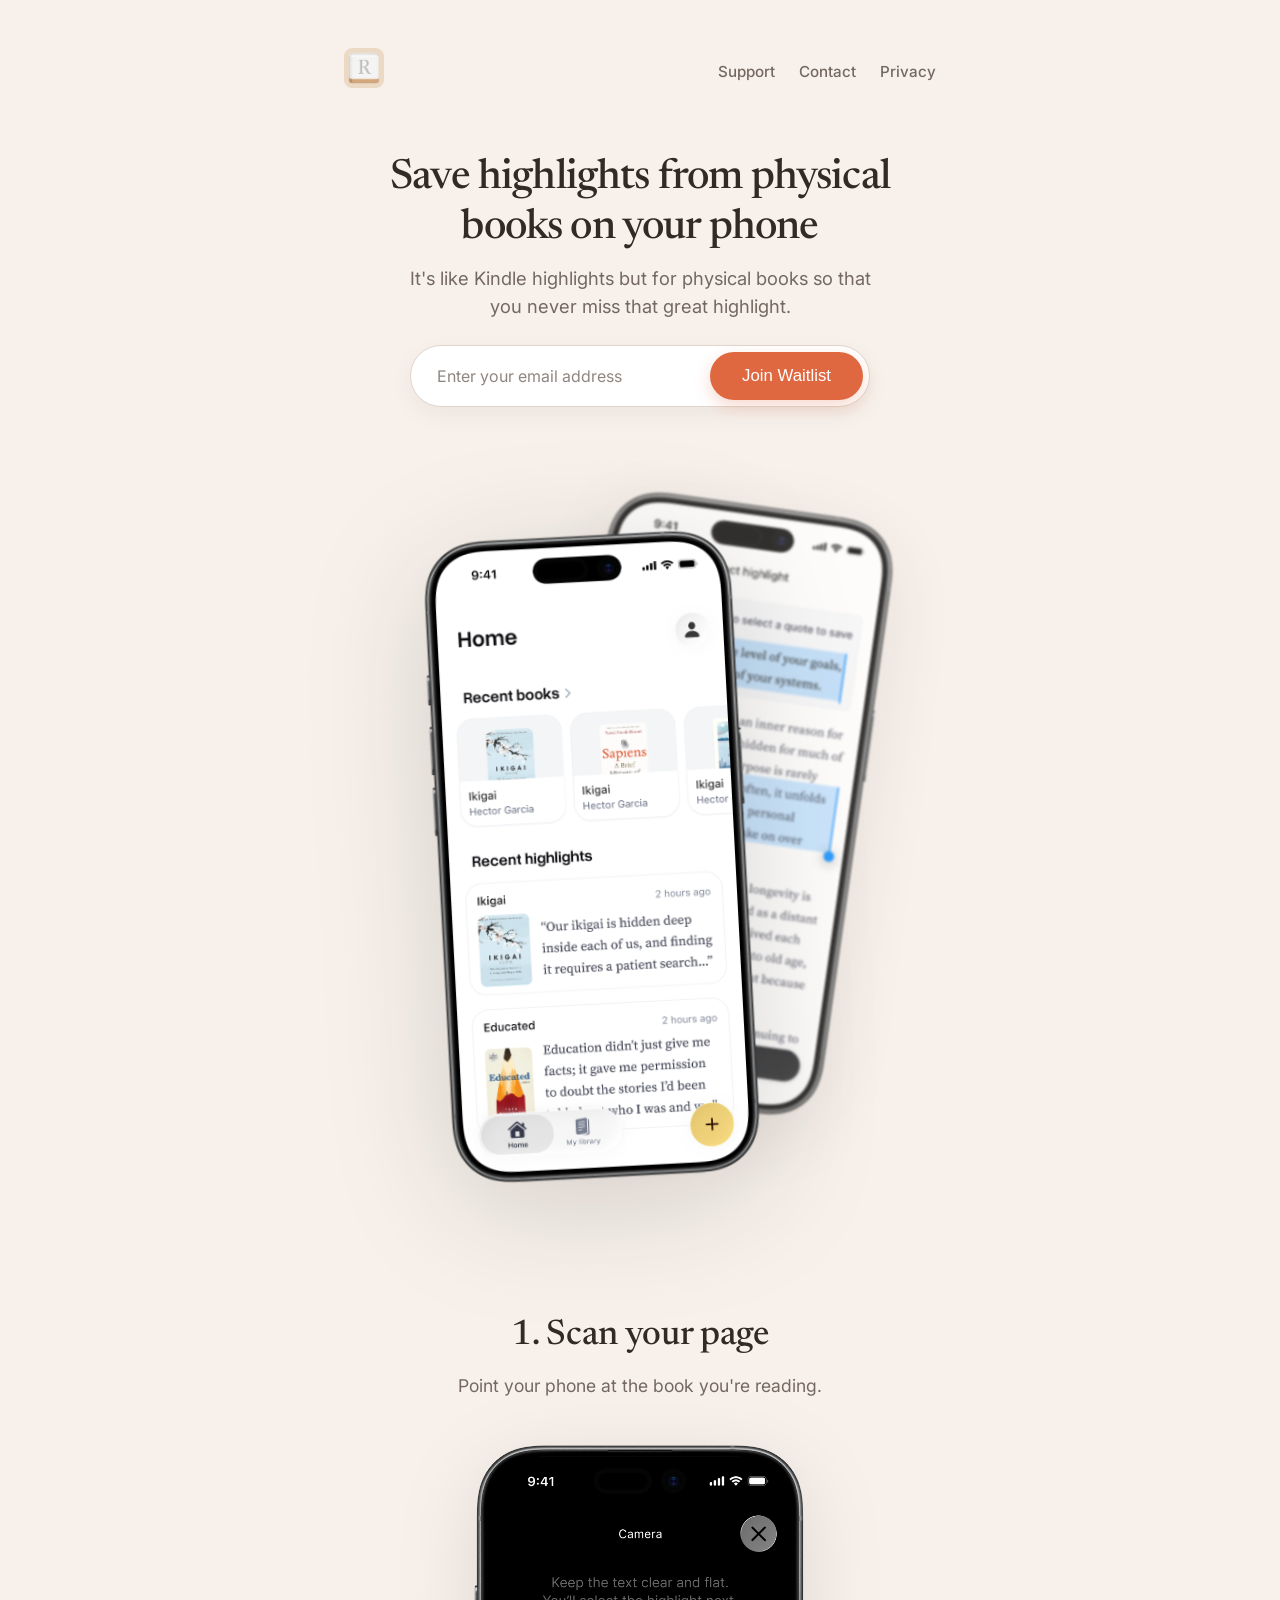
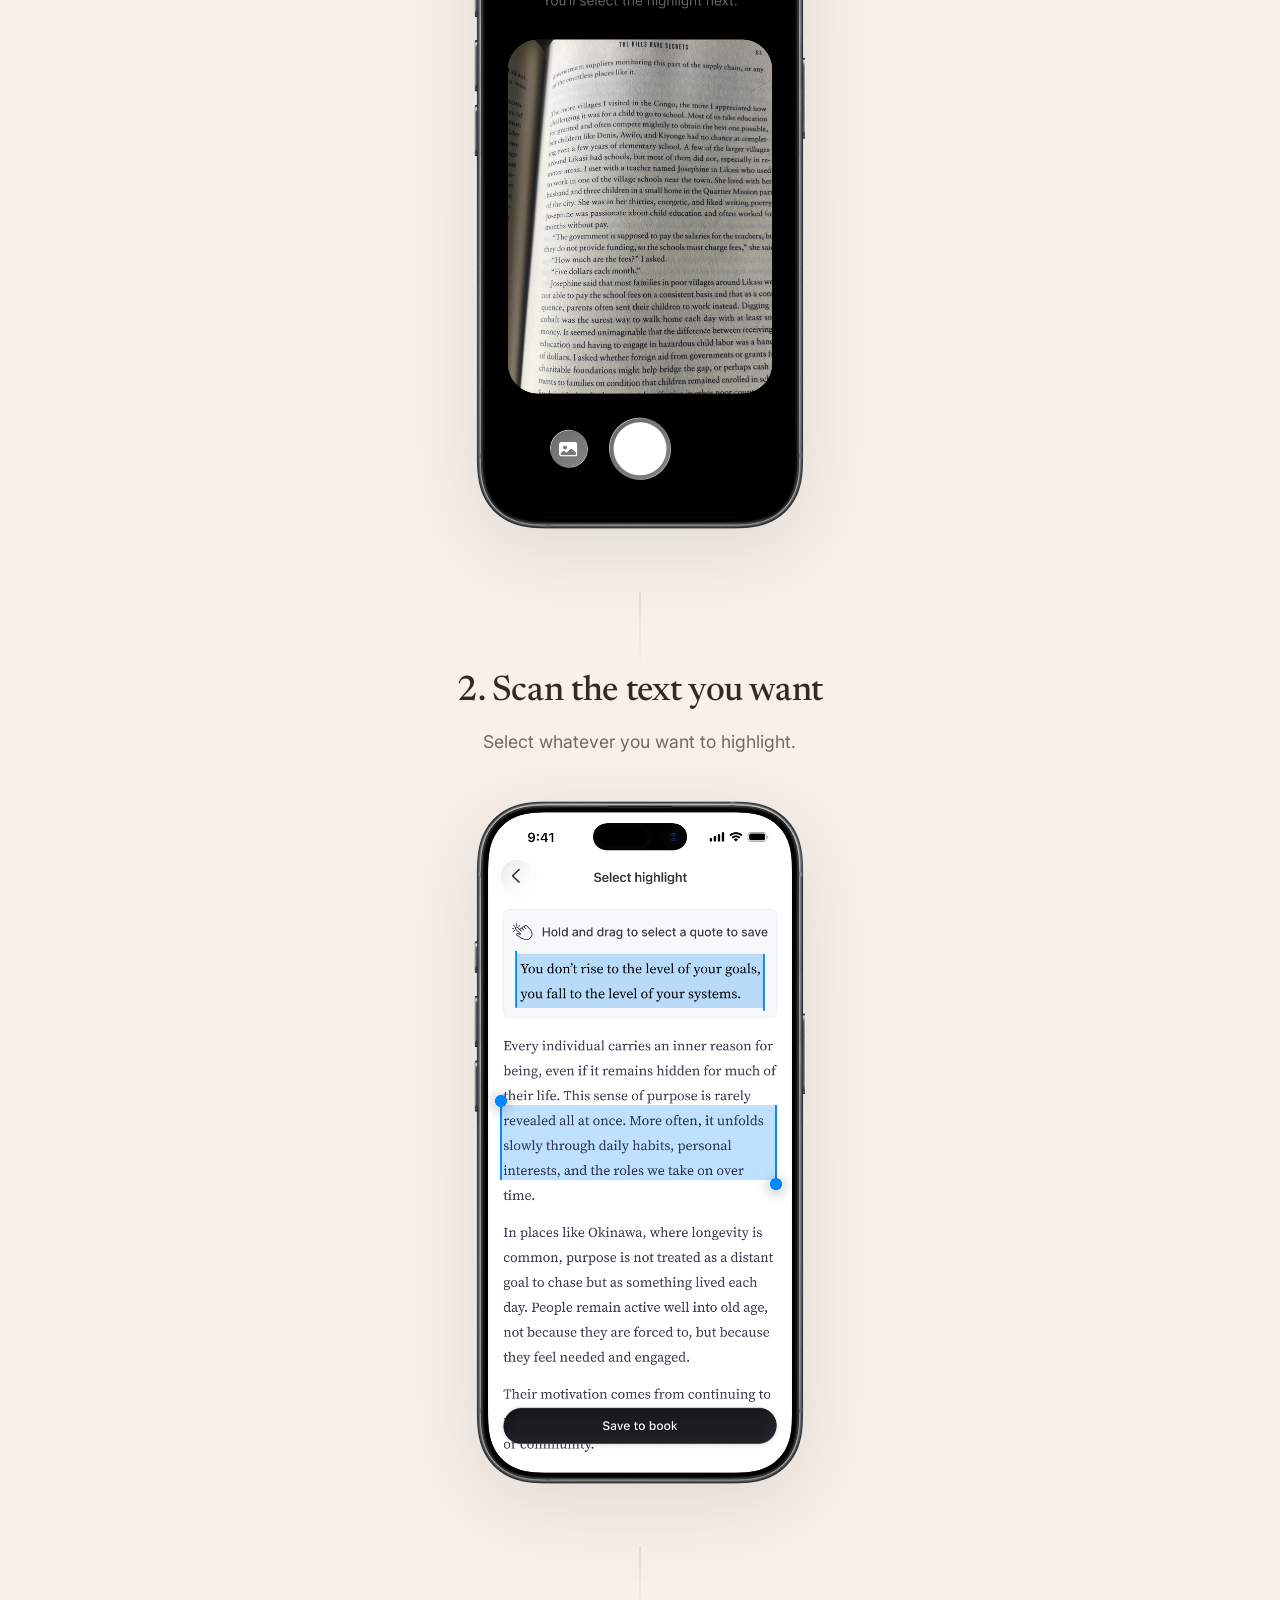
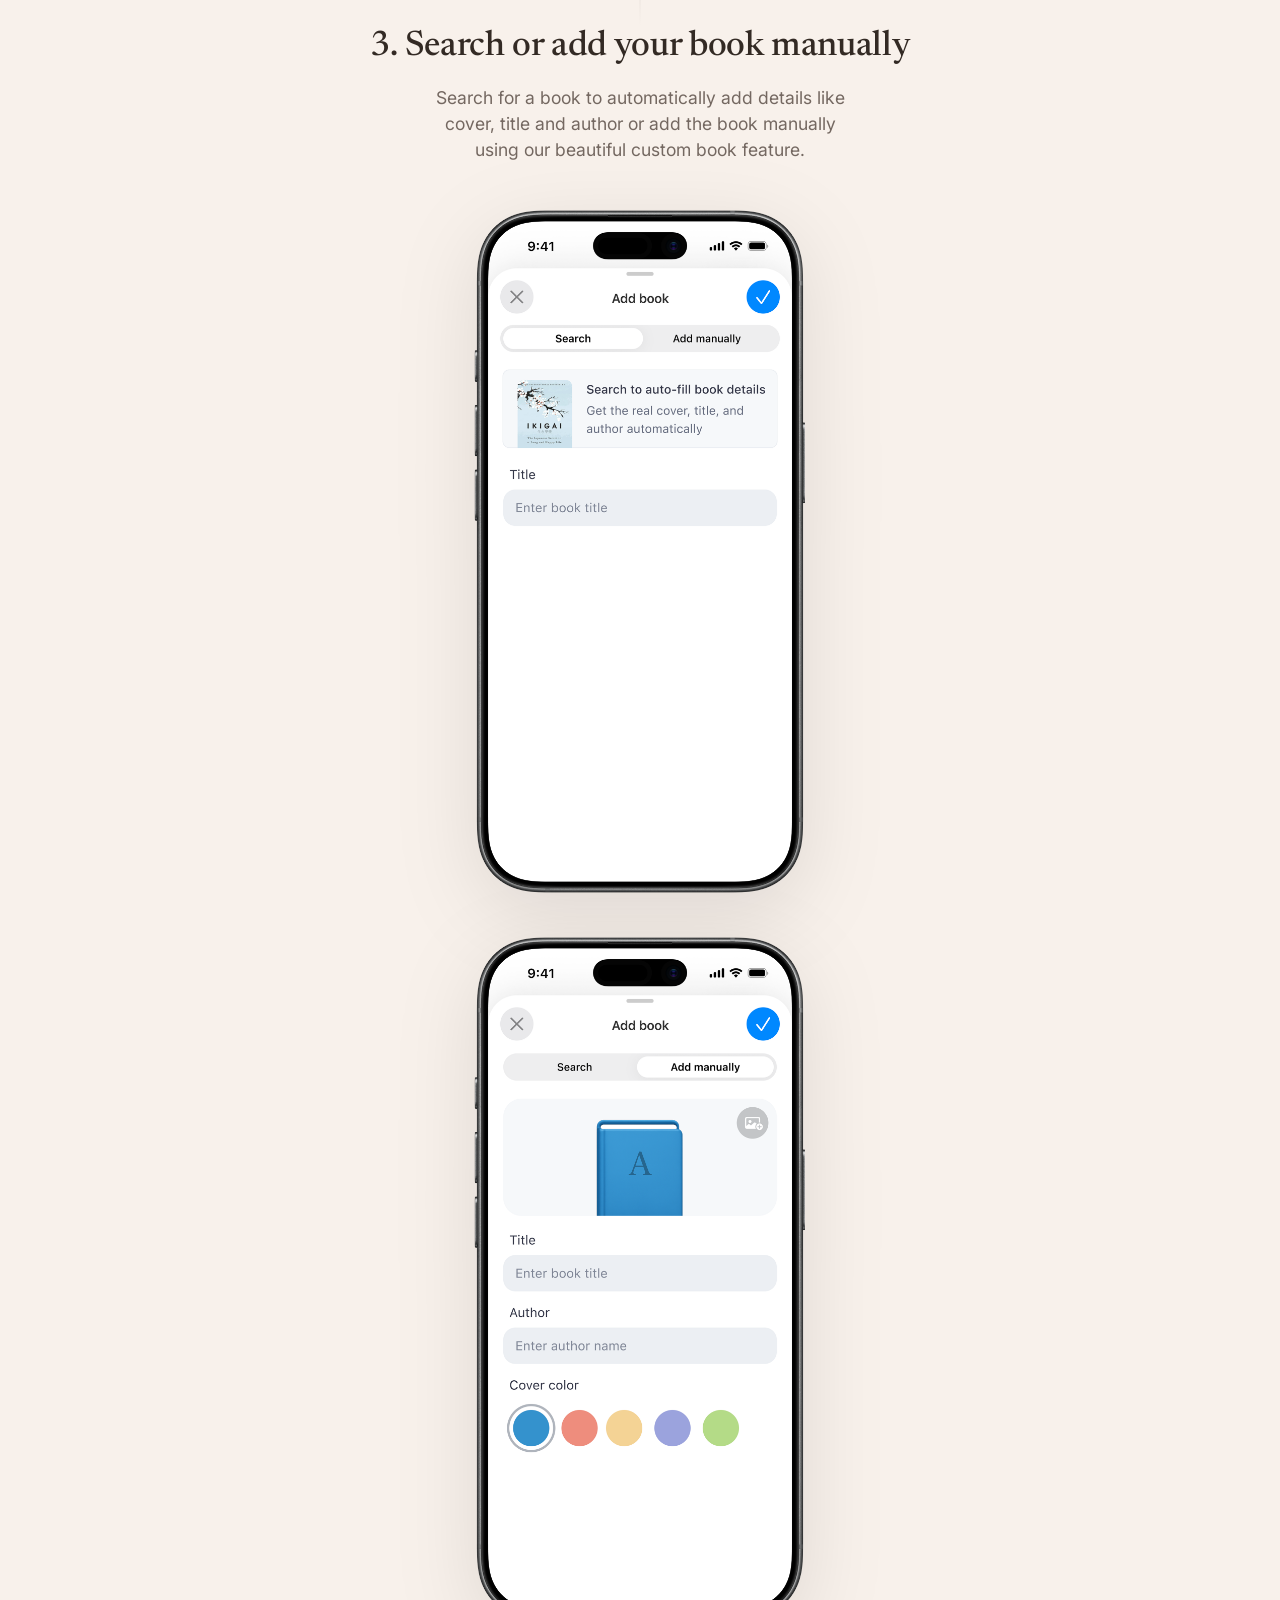
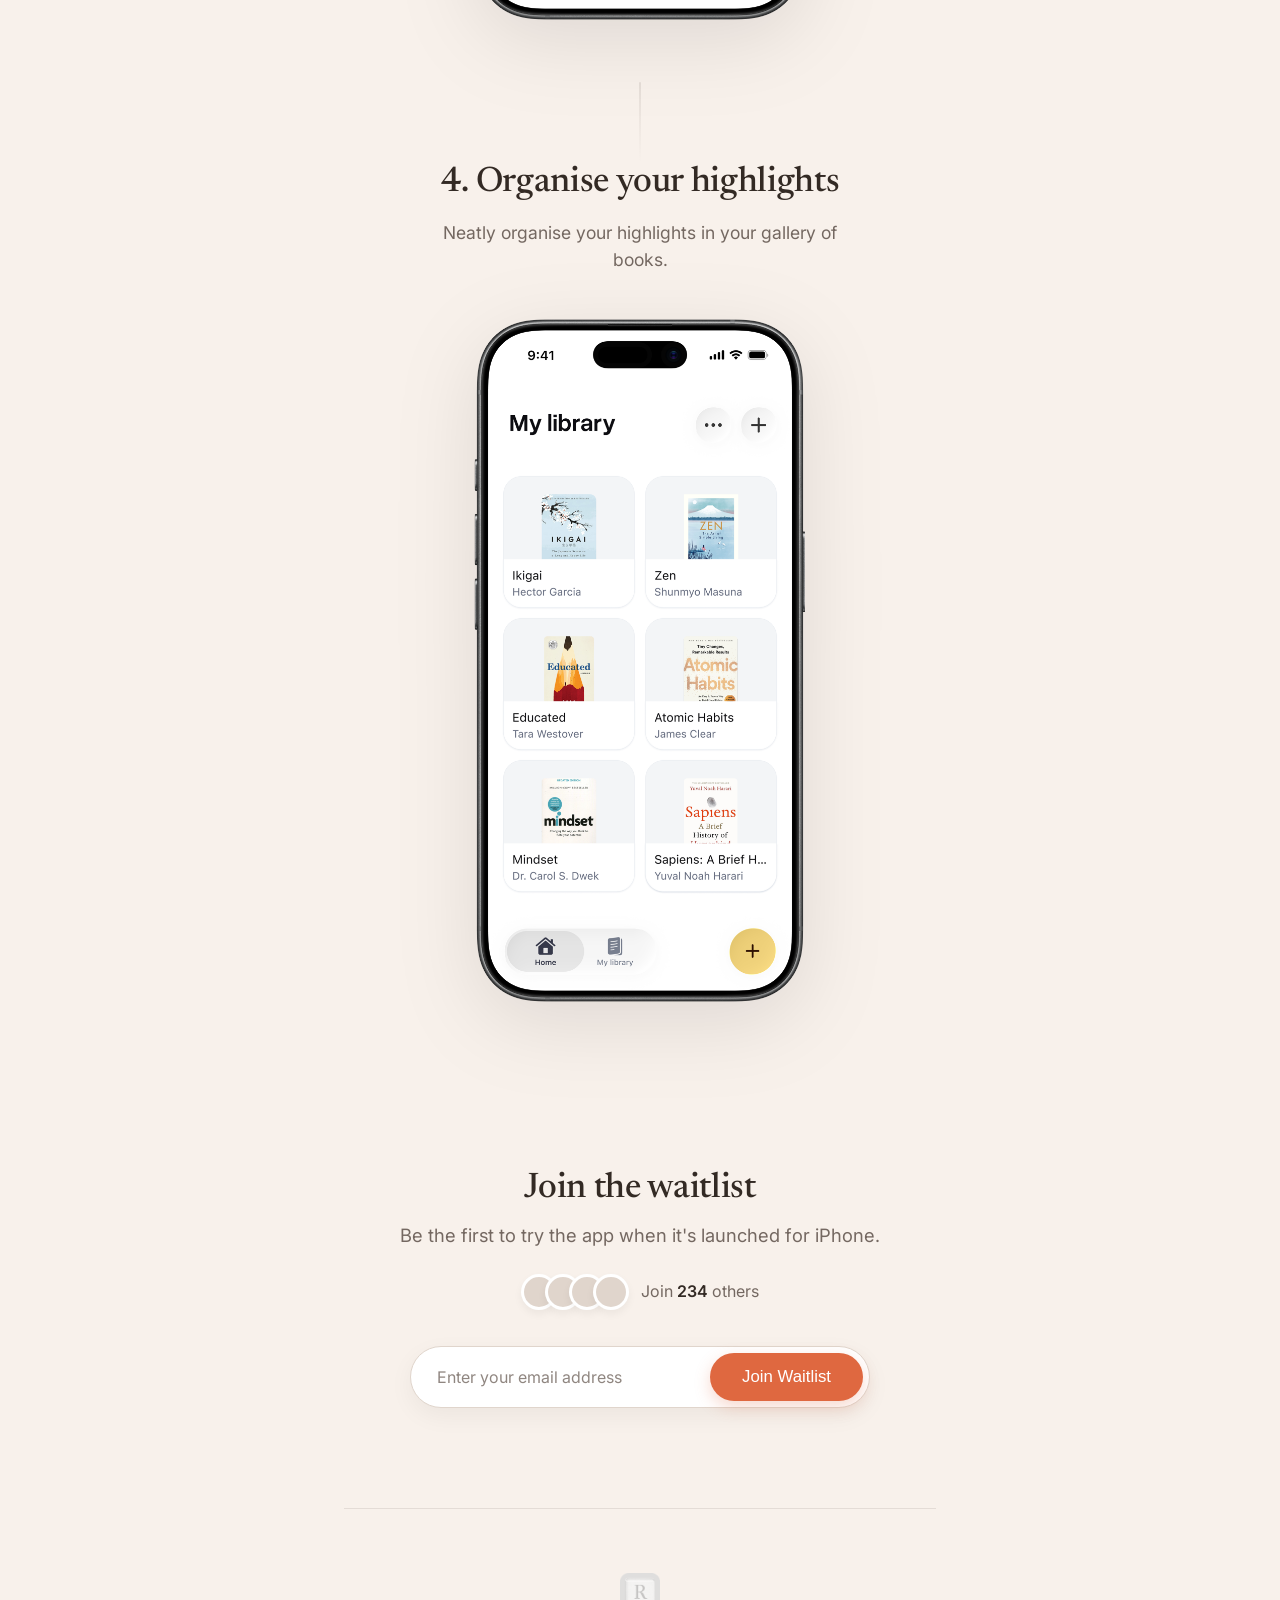
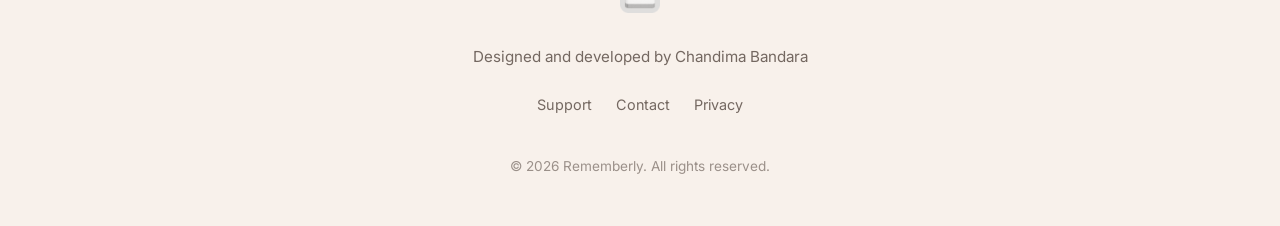
==== index.html @ dddccff9 "privacy update" ====
<!DOCTYPE html>
<html lang="en">
<head>
    <meta charset="UTF-8">
    <meta name="viewport" content="width=device-width, initial-scale=1.0">
    <title>Rememberly | Never lose a great quote again.</title>
    <meta name="theme-color" content="#ffffff">
    <link rel="stylesheet" href="style.css">
    
    <!-- Google Fonts: Newsreader for a premium, bookish feel to match our sepia reading app, Inter for clean modern SaaS body text -->
    <link rel="preconnect" href="https://fonts.googleapis.com">
    <link rel="preconnect" href="https://fonts.gstatic.com" crossorigin>
    <link href="https://fonts.googleapis.com/css2?family=Inter:wght@400;500;600&family=Newsreader:opsz,wght@6..72,400;6..72,500;6..72,600&display=swap" rel="stylesheet">
    <link rel="apple-touch-icon" sizes="180x180" href="assets/favicon/apple-touch-icon.png">
    <link rel="icon" type="image/png" sizes="32x32" href="assets/favicon/favicon-32x32.png">
    <link rel="icon" type="image/png" sizes="16x16" href="assets/favicon/favicon-16x16.png">
    <link rel="manifest" href="assets/favicon/site.webmanifest">
    <link rel="shortcut icon" href="assets/favicon/favicon.ico">
</head>
<body>
    <div class="content-wrapper">
        <header class="navbar">
            <a href="index.html">
                <img src="assets/rememberly-company-logo.png" alt="Rememberly Logo" class="brand-logo">
            </a>
            <nav class="nav-links">
                <a href="#support" class="nav-item">Support</a>
                <a href="#contact" class="nav-item">Contact</a>
                <a href="privacy-policy.html" class="nav-item">Privacy</a>
            </nav>
        </header>

        <main>
            <section class="hero">
                <div class="hero-text">
                    <h1>Save highlights from physical books on your phone</h1>
                    <p class="subheading">It's like Kindle highlights but for physical books so that you never miss that great highlight.</p>
                    <form class="hero-waitlist-form" action="#waitlist">
                        <input type="email" placeholder="Enter your email address" required class="hero-waitlist-input">
                        <button type="submit" class="cta-button">Join Waitlist</button>
                    </form>
                </div>
                
                <div class="hero-visual hero-visual-stacked">
                    <img src="assets/screens/1.2-select-highlight.png" alt="Rememberly App Background Mockup" class="app-mockup mock-back">
                    <img src="assets/hero-mock.png" alt="Rememberly App Foreground Mockup" class="app-mockup mock-front">
                </div>
            </section>

            <section class="how-it-works">
                <div class="timeline-step">
                    <div class="step-content">
                        <h2 class="step-title">1. Scan your page</h2>
                        <p class="step-description">Point your phone at the book you're reading.</p>
                    </div>
                    <div class="step-visual">
                        <img src="assets/screens/1.0-scan.png" alt="Rememberly app scanning a page" class="step-mockup">
                    </div>
                </div>

                <div class="timeline-step">
                    <div class="step-content">
                        <h2 class="step-title">2. Scan the text you want</h2>
                        <p class="step-description">Select whatever you want to highlight.</p>
                    </div>
                    <div class="step-visual">
                        <img src="assets/screens/1.2-select-highlight.png" alt="Select whatever you want to highlight" class="step-mockup">
                    </div>
                </div>

                <div class="timeline-step">
                    <div class="step-content">
                        <h2 class="step-title">3. Search or add your book manually</h2>
                        <p class="step-description">Search for a book to automatically add details like cover, title and author or add the book manually using our beautiful custom book feature.</p>
                    </div>
                    <div class="step-visual step-visual-stacked">
                        <img src="assets/screens/1.3.1-search-book.png" alt="Search for a book" class="step-mockup">
                        <img src="assets/screens/1.3.2-add-manually.png" alt="Add book manually" class="step-mockup">
                    </div>
                </div>

                <div class="timeline-step">
                    <div class="step-content">
                        <h2 class="step-title">4. Organise your highlights</h2>
                        <p class="step-description">Neatly organise your highlights in your gallery of books.</p>
                    </div>
                    <div class="step-visual">
                        <img src="assets/screens/1.4-my-library.png" alt="Organise your highlights in your library" class="step-mockup">
                    </div>
                </div>
            </section>

            <section class="waitlist-cta" id="waitlist">
                <div class="waitlist-text">
                    <h2 class="waitlist-title">Join the waitlist</h2>
                    <p class="subheading">Be the first to try the app when it's launched for iPhone.</p>
                </div>
                <div class="social-proof">
                    <div class="avatar-group">
                        <div class="avatar" style="background-image: url('https://i.pravatar.cc/100?img=47');"></div>
                        <div class="avatar" style="background-image: url('https://i.pravatar.cc/100?img=33');"></div>
                        <div class="avatar" style="background-image: url('https://i.pravatar.cc/100?img=12');"></div>
                        <div class="avatar" style="background-image: url('https://i.pravatar.cc/100?img=32');"></div>
                    </div>
                    <p class="social-proof-text">Join <strong>234</strong> others</p>
                </div>
                <form class="hero-waitlist-form" action="#waitlist">
                    <input type="email" placeholder="Enter your email address" required class="hero-waitlist-input">
                    <button type="submit" class="cta-button">Join Waitlist</button>
                </form>
            </section>
        </main>

        <footer class="footer">
            <a href="index.html">
                <img src="assets/rememberly-company-logo.png" alt="Rememberly Logo" class="brand-logo footer-logo">
            </a>
            <p class="footer-text">Designed and developed by Chandima Bandara</p>
            <nav class="footer-links">
                <a href="#support" class="footer-item">Support</a>
                <a href="#contact" class="footer-item">Contact</a>
                <a href="privacy-policy.html" class="footer-item">Privacy</a>
            </nav>
            <p class="footer-copyright">&copy; 2026 Rememberly. All rights reserved.</p>
        </footer>
    </div>
</body>
</html>
---- style.css ----
/* Color Palette Variables */
:root {
    /* Warm, sepia/cloud-like pastel reflecting a modern reading environment */
    --bg-color: #F8F1EB; 
    
    /* Deep warm brown for high readability on sepia bg */
    --text-primary: #332A24; 
    
    /* Slightly lighter text for secondary info */
    --text-secondary: #746861;
    
    /* Anthropic-like orange for actions to stand out comfortably */
    --accent-color: #DF6840; 
    --accent-hover: #C55631;
    
    /* Design Tokens for Reusability */
    --radius-lg: 32px;
    --shadow-app: 0 20px 40px rgba(0, 0, 0, 0.1);
}

* {
    margin: 0;
    padding: 0;
    box-sizing: border-box;
}

html, body {
    overflow-x: hidden;
    width: 100%;
}

body {
    background-color: var(--bg-color);
    color: var(--text-primary);
    font-family: 'Inter', -apple-system, BlinkMacSystemFont, "Segoe UI", Roboto, sans-serif;
    line-height: 1.6;
    -webkit-font-smoothing: antialiased;
}

/* Narrow Layout Wrapper 
   We keep maximum width strictly small (640px) to enforce a single-column SaaS layout.
   Everything is forced to center-align giving that premium, focused feel. */
.content-wrapper {
    max-width: 640px;
    margin: 0 auto;
    padding: 0 24px;
    display: flex;
    flex-direction: column;
    align-items: center; /* Center align all children including navbar */
    text-align: center;
}

/* Navbar */
.navbar {
    padding: 48px 0;
    width: 100%;
    display: flex;
    justify-content: space-between;
    align-items: center;
}

.brand-logo {
    height: 40px; /* Slightly smaller to fit nicely horizontally */
    width: auto;
    object-fit: contain;
}

.nav-links {
    display: flex;
    align-items: center;
    gap: 24px;
}

.nav-item {
    text-decoration: none;
    color: var(--text-secondary);
    font-size: 0.95rem;
    font-weight: 500;
    transition: color 0.2s ease;
}

.nav-item:hover {
    color: var(--text-primary);
}



/* Hero Section */
.hero {
    display: flex;
    flex-direction: column;
    align-items: center;
    gap: 90px;  /* Increased space between text block and image */
    padding-top: 10px;
    padding-bottom: 80px;
}

.hero-text {
    display: flex;
    flex-direction: column;
    align-items: center;
    gap: 12px; /* Close, tight gap for a premium editorial feel */
}

h1 {
    /* Newsreader gives a beautiful, editorial book feel */
    font-family: 'Newsreader', serif; 
    font-size: 2.6rem; /* Slightly reduced for the longer heading */
    font-weight: 500;
    line-height: 1.2;
    letter-spacing: -0.02em;
    color: var(--text-primary);
    text-wrap: balance; /* Modern CSS for better heading wrap */
}

.subheading {
    font-size: 1.15rem;
    color: var(--text-secondary);
    max-width: 480px; /* A bit narrower than the wrapper for better leading */
    line-height: 1.5;
}

.cta-button {
    display: inline-block;
    background-color: var(--accent-color);
    color: white;
    text-decoration: none;
    padding: 16px 36px;
    border-radius: 999px; /* Pill shape for premium feel */
    font-size: 1.05rem;
    font-weight: 500;
    transition: all 0.2s ease;
    box-shadow: 0 6px 16px rgba(223, 104, 64, 0.25);
    margin-top: 8px;
}

.cta-button:hover {
    background-color: var(--accent-hover);
    transform: translateY(-2px);
    box-shadow: 0 8px 24px rgba(223, 104, 64, 0.35);
}

.hero-waitlist-form {
    display: flex;
    align-items: center;
    background-color: #FFFFFF;
    border-radius: 999px; /* Pill shape */
    padding: 6px;
    box-shadow: 0 8px 24px rgba(0, 0, 0, 0.05); /* soft shadow */
    width: 100%;
    max-width: 460px; /* Slightly wider to easily accommodate both */
    margin-top: 12px;
    border: 1px solid #E0D5CC;
    transition: box-shadow 0.2s ease, border-color 0.2s ease;
}

.hero-waitlist-form:focus-within {
    border-color: var(--accent-color);
    box-shadow: 0 0 0 3px rgba(223, 104, 64, 0.15);
}

.hero-waitlist-input {
    flex: 1;
    border: none;
    outline: none;
    background: transparent;
    padding: 0 20px;
    font-size: 1rem;
    font-family: inherit;
    color: var(--text-primary);
    min-width: 0;
    -webkit-appearance: none;
    appearance: none;
}

.hero-waitlist-input::placeholder {
    color: var(--text-secondary);
    opacity: 0.8;
}

.hero-waitlist-form .cta-button {
    margin-top: 0;
    padding: 14px 32px;
    border: none;
    cursor: pointer;
    white-space: nowrap;
}

.hero-visual {
    width: 100%;
    display: flex;
    justify-content: center;
}

.hero-visual-stacked {
    position: relative;
    padding-bottom: 20px;
}

.app-mockup {
    width: 100%;
    max-width: 340px; /* Appropriate size for an iPhone mockup on a narrow site */
    height: auto;
    /* Soft shadow to lift it off the sepia background cleanly */
    filter: drop-shadow(var(--shadow-app));
}

.mock-back {
    position: absolute;
    z-index: 1;
    width: 85%;
    max-width: 300px;
    transform: translate(25%, 0%) rotate(8deg);
    opacity: 0.8;
    filter: blur(1px) drop-shadow(var(--shadow-app));
    transition: transform 0.4s cubic-bezier(0.175, 0.885, 0.32, 1.275), filter 0.4s ease, opacity 0.4s ease;
}

.mock-front {
    position: relative;
    z-index: 2;
    width: 100%;
    max-width: 320px;
    transform: translate(-15%, 5%) rotate(-3deg);
    filter: drop-shadow(0 25px 60px rgba(0,0,0,0.15));
    transition: transform 0.4s cubic-bezier(0.175, 0.885, 0.32, 1.275);
}

.hero-visual-stacked:hover .mock-back {
    transform: translate(32%, -5%) rotate(10deg) scale(1.02);
    filter: blur(0) drop-shadow(var(--shadow-app));
    opacity: 1;
}

.hero-visual-stacked:hover .mock-front {
    transform: translate(-18%, 2%) rotate(-5deg) scale(1.02);
}

/* How it works / Timeline Section */
.how-it-works {
    display: flex;
    flex-direction: column;
    padding: 64px 0 80px;
    width: 100%;
}

.timeline-step {
    display: flex;
    flex-direction: column;
    align-items: center;
    gap: 40px;
    text-align: center;
}

/* Timeline connector for when we append more steps */
.timeline-step::after {
    content: '';
    display: block;
    width: 2px;
    height: 80px;
    background: linear-gradient(to bottom, var(--text-secondary) 0%, transparent 100%);
    opacity: 0.15;
    margin-top: 16px;
    border-radius: 2px;
}

.timeline-step:last-child::after {
    display: none;
}

.step-content {
    display: flex;
    flex-direction: column;
    gap: 16px;
    align-items: center;
}

.step-title {
    font-family: 'Newsreader', serif;
    font-size: 2.2rem;
    font-weight: 500;
    color: var(--text-primary);
    line-height: 1.2;
    letter-spacing: -0.01em;
}

.step-description {
    font-size: 1.1rem;
    color: var(--text-secondary);
    max-width: 420px;
    line-height: 1.5;
}

.step-visual {
    width: 100%;
    display: flex;
    justify-content: center;
}

.step-visual-stacked {
    flex-direction: column;
    align-items: center;
    gap: 32px;
}

.step-mockup {
    width: 100%;
    max-width: 340px;
    height: auto;
    border-radius: var(--radius-lg);
    filter: drop-shadow(var(--shadow-app));
}

/* Waitlist CTA Card */
.waitlist-cta {
    width: 100%;
    padding: 80px 0 100px;
    display: flex;
    flex-direction: column;
    align-items: center;
    text-align: center;
    gap: 24px;
}

.waitlist-text {
    display: flex;
    flex-direction: column;
    align-items: center;
    gap: 12px;
}

.waitlist-title {
    font-family: 'Newsreader', serif;
    font-size: 2.2rem;
    font-weight: 500;
    color: var(--text-primary);
    line-height: 1.2;
    letter-spacing: -0.01em;
}

.social-proof {
    display: flex;
    align-items: center;
    gap: 12px;
}

.avatar-group {
    display: flex;
    align-items: center;
}

.avatar {
    width: 36px;
    height: 36px;
    border-radius: 50%;
    border: 3px solid #FFFFFF;
    background-size: cover;
    background-position: center;
    background-color: #E0D5CC;
    margin-left: -12px;
    box-shadow: 0 4px 8px rgba(0,0,0,0.05); /* very soft depth */
}

.avatar:first-child {
    margin-left: 0;
}

.social-proof-text {
    font-size: 1rem;
    color: var(--text-secondary);
}

.social-proof-text strong {
    color: var(--text-primary);
    font-weight: 600;
}

/* Footer */
.footer {
    width: 100%;
    padding: 64px 0 48px;
    display: flex;
    flex-direction: column;
    align-items: center;
    gap: 24px;
    border-top: 1px solid rgba(116, 104, 97, 0.15); /* very subtle borderline */
}

.footer-logo {
    opacity: 0.85; /* soft appearance for footer */
    filter: grayscale(100%);
    transition: all 0.2s ease;
}

.footer-logo:hover {
    opacity: 1;
    filter: grayscale(0%);
}

.footer-text {
    font-size: 0.95rem;
    font-weight: 400; /* Regular weight */
    color: var(--text-secondary);
}

.footer-links {
    display: flex;
    align-items: center;
    gap: 24px;
    flex-wrap: wrap;
    justify-content: center;
}

.footer-item {
    text-decoration: none;
    color: var(--text-secondary);
    font-size: 0.9rem;
    transition: color 0.2s ease;
}

.footer-item:hover {
    color: var(--text-primary);
}

.footer-copyright {
    font-size: 0.85rem;
    color: var(--text-secondary);
    opacity: 0.7;
    margin-top: 16px;
}

/* Responsive tweaks for smaller mobile devices */
@media (max-width: 480px) {
    h1 {
        font-size: 2.2rem;
        white-space: normal; /* Allow healthy wrapping on mobile width constraints */
        text-wrap: balance;
    }
    
    .navbar {
        padding: 32px 0;
    }

    .step-title {
        font-size: 1.8rem;
    }

    .step-description {
        font-size: 1rem;
        padding: 0 16px;
    }

    .waitlist-title {
        font-size: 1.8rem;
    }

    .hero-waitlist-form {
        padding: 5px;
        max-width: 100%;
    }
    
    .hero-waitlist-input {
        padding: 0 12px;
        font-size: 0.95rem;
    }
    
    .hero-waitlist-form .cta-button {
        padding: 12px 20px;
        font-size: 0.95rem;
        width: auto;
    }

    .mock-back {
        max-width: 250px;
        transform: translate(20%, 0%) rotate(8deg);
    }
    
    .mock-front {
        max-width: 270px;
        transform: translate(-15%, 2%) rotate(-3deg);
    }

    .hero-visual-stacked:hover .mock-back,
    .hero-visual-stacked:active .mock-back {
        transform: translate(20%, 0%) rotate(8deg);
        filter: blur(1px) drop-shadow(var(--shadow-app));
        opacity: 0.8;
    }

    .hero-visual-stacked:hover .mock-front,
    .hero-visual-stacked:active .mock-front {
        transform: translate(-15%, 2%) rotate(-3deg);
    }

    .footer {
        padding: 48px 0 32px;
        gap: 20px;
    }
}

/* Documents & Legal Pages */
.legal-content {
    text-align: left;
    width: 100%;
    padding: 0 0 80px;
    display: flex;
    flex-direction: column;
    gap: 16px;
}

.legal-content h1 {
    font-family: 'Newsreader', serif;
    font-size: 2.8rem;
    margin-bottom: 8px;
    color: var(--text-primary);
    text-wrap: balance;
}

.legal-content h2 {
    font-family: 'Inter', sans-serif;
    font-size: 1.5rem;
    font-weight: 600;
    margin-top: 32px;
    margin-bottom: 4px;
    color: var(--text-primary);
}

.legal-content h3 {
    font-family: 'Inter', sans-serif;
    font-size: 1.2rem;
    font-weight: 600;
    margin-top: 16px;
    color: var(--text-primary);
}

.legal-content p, .legal-content ul, .legal-content li {
    font-size: 1.05rem;
    color: var(--text-secondary);
    line-height: 1.7;
}

.legal-content ul {
    padding-left: 24px;
    display: flex;
    flex-direction: column;
    gap: 8px;
    margin-bottom: 8px;
}

.legal-content strong {
    color: var(--text-primary);
    font-weight: 600;
}

.legal-content a {
    color: var(--accent-color);
    text-decoration: none;
    font-weight: 500;
}

.legal-content a:hover {
    text-decoration: underline;
}

.legal-content hr {
    border: none;
    border-top: 1px solid rgba(116, 104, 97, 0.15);
    margin: 40px 0;
}

@media (max-width: 480px) {
    .legal-content {
        padding: 0 0 40px;
    }
    .legal-content h1 {
        font-size: 2.2rem;
    }
    .legal-content h2 {
        font-size: 1.3rem;
        margin-top: 24px;
    }
    .legal-content p, .legal-content ul, .legal-content li {
        font-size: 1rem;
    }
}
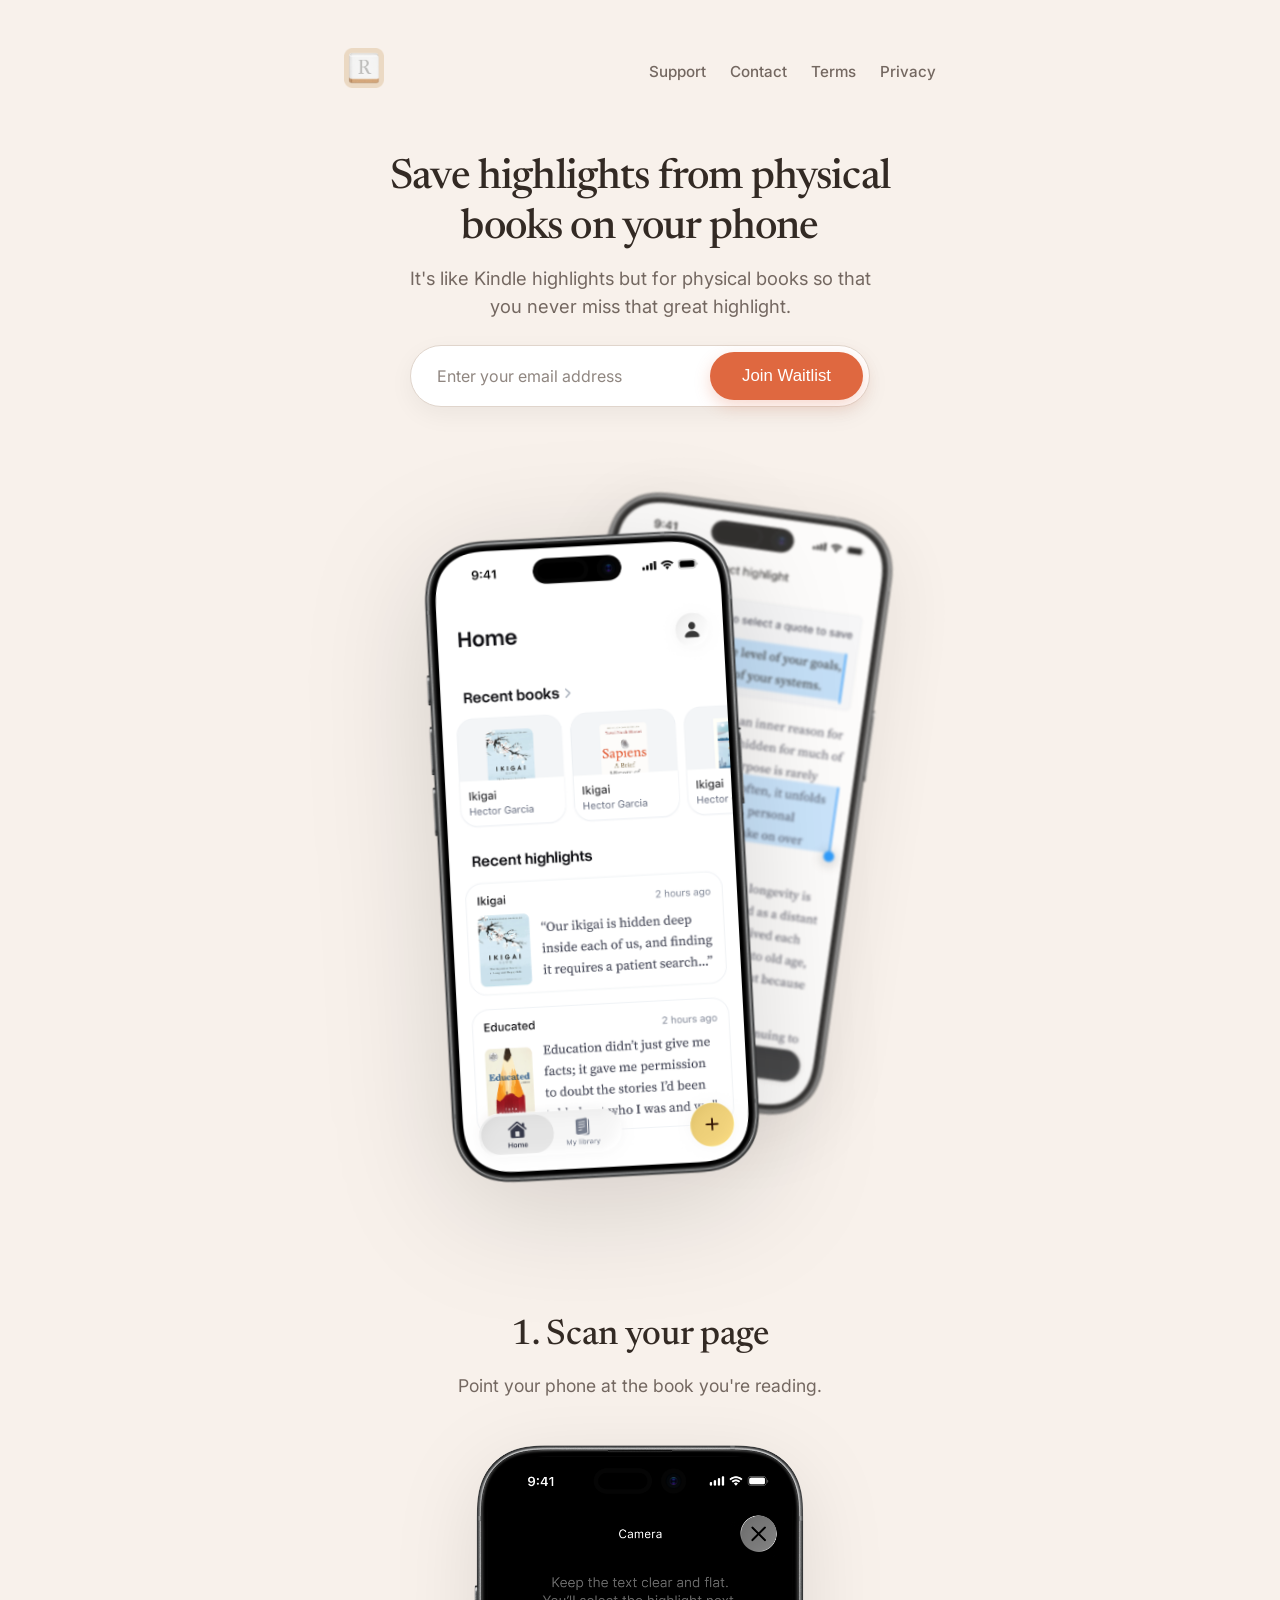
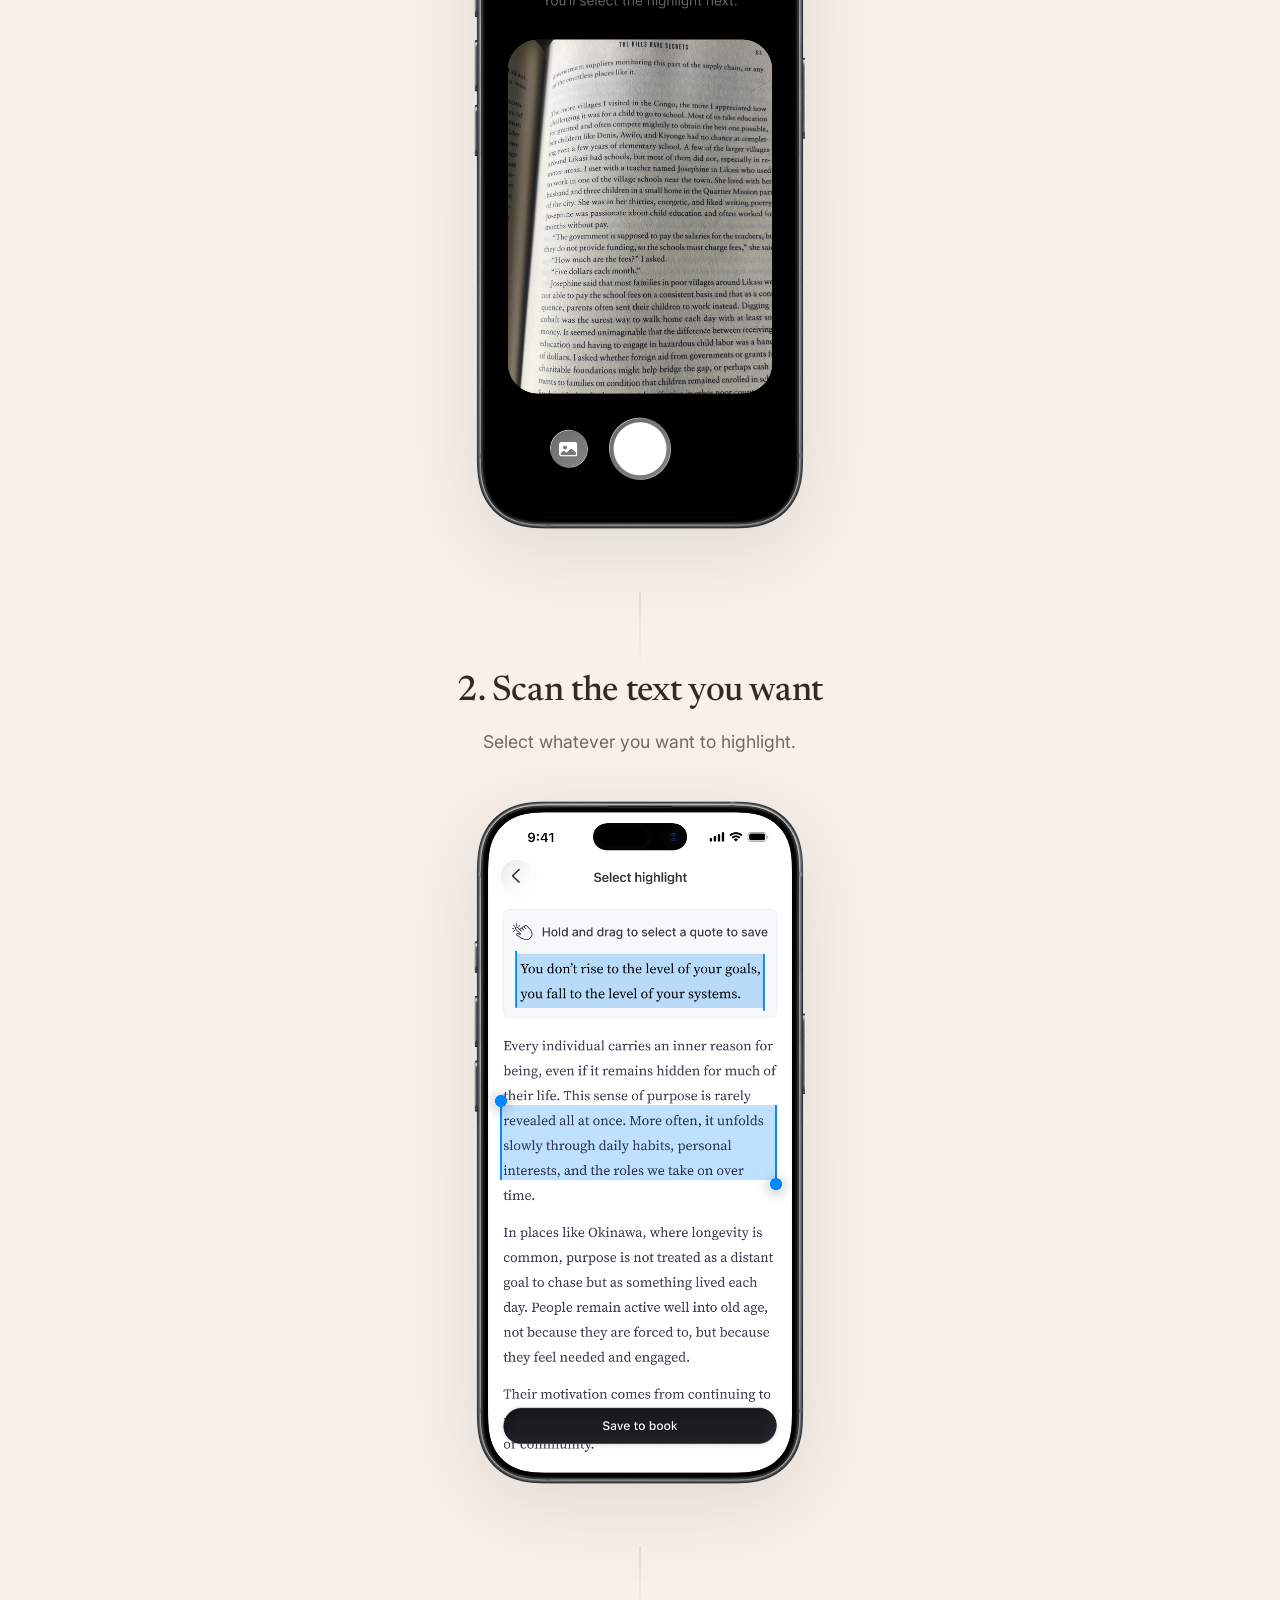
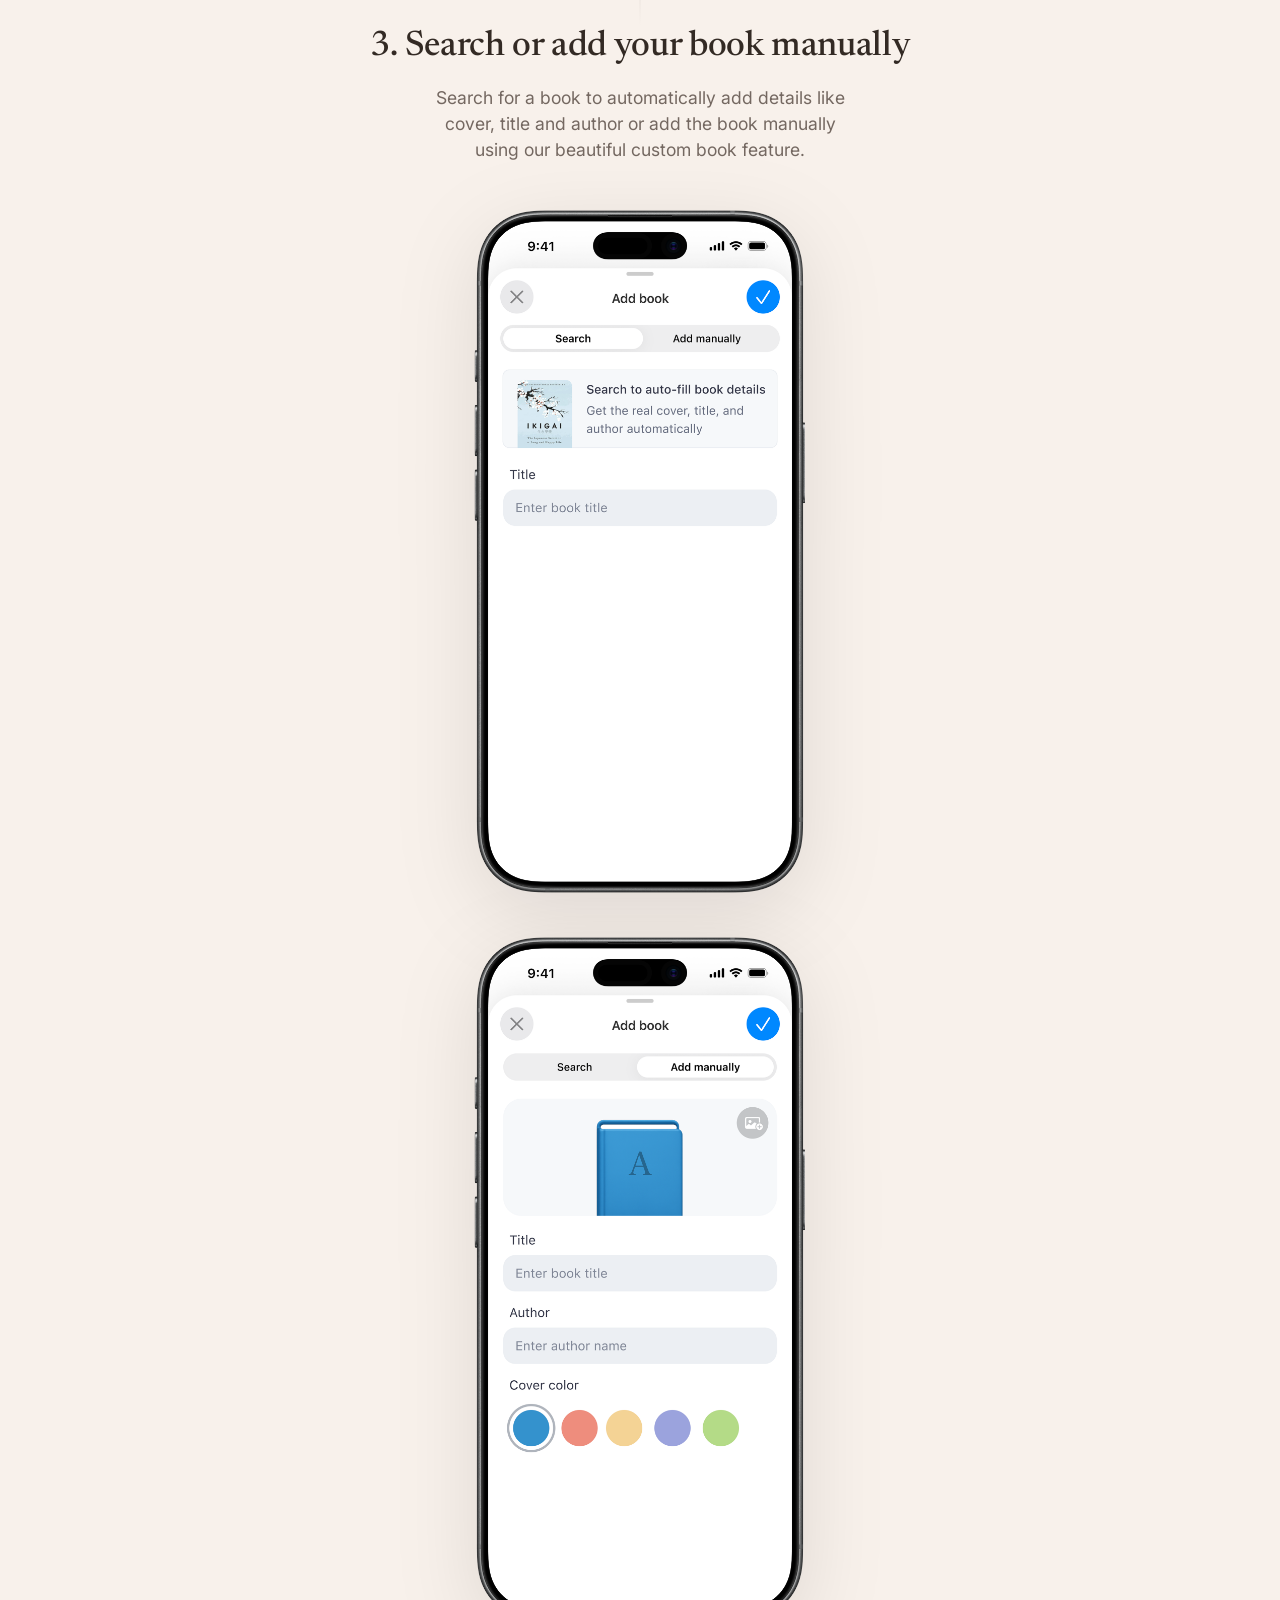
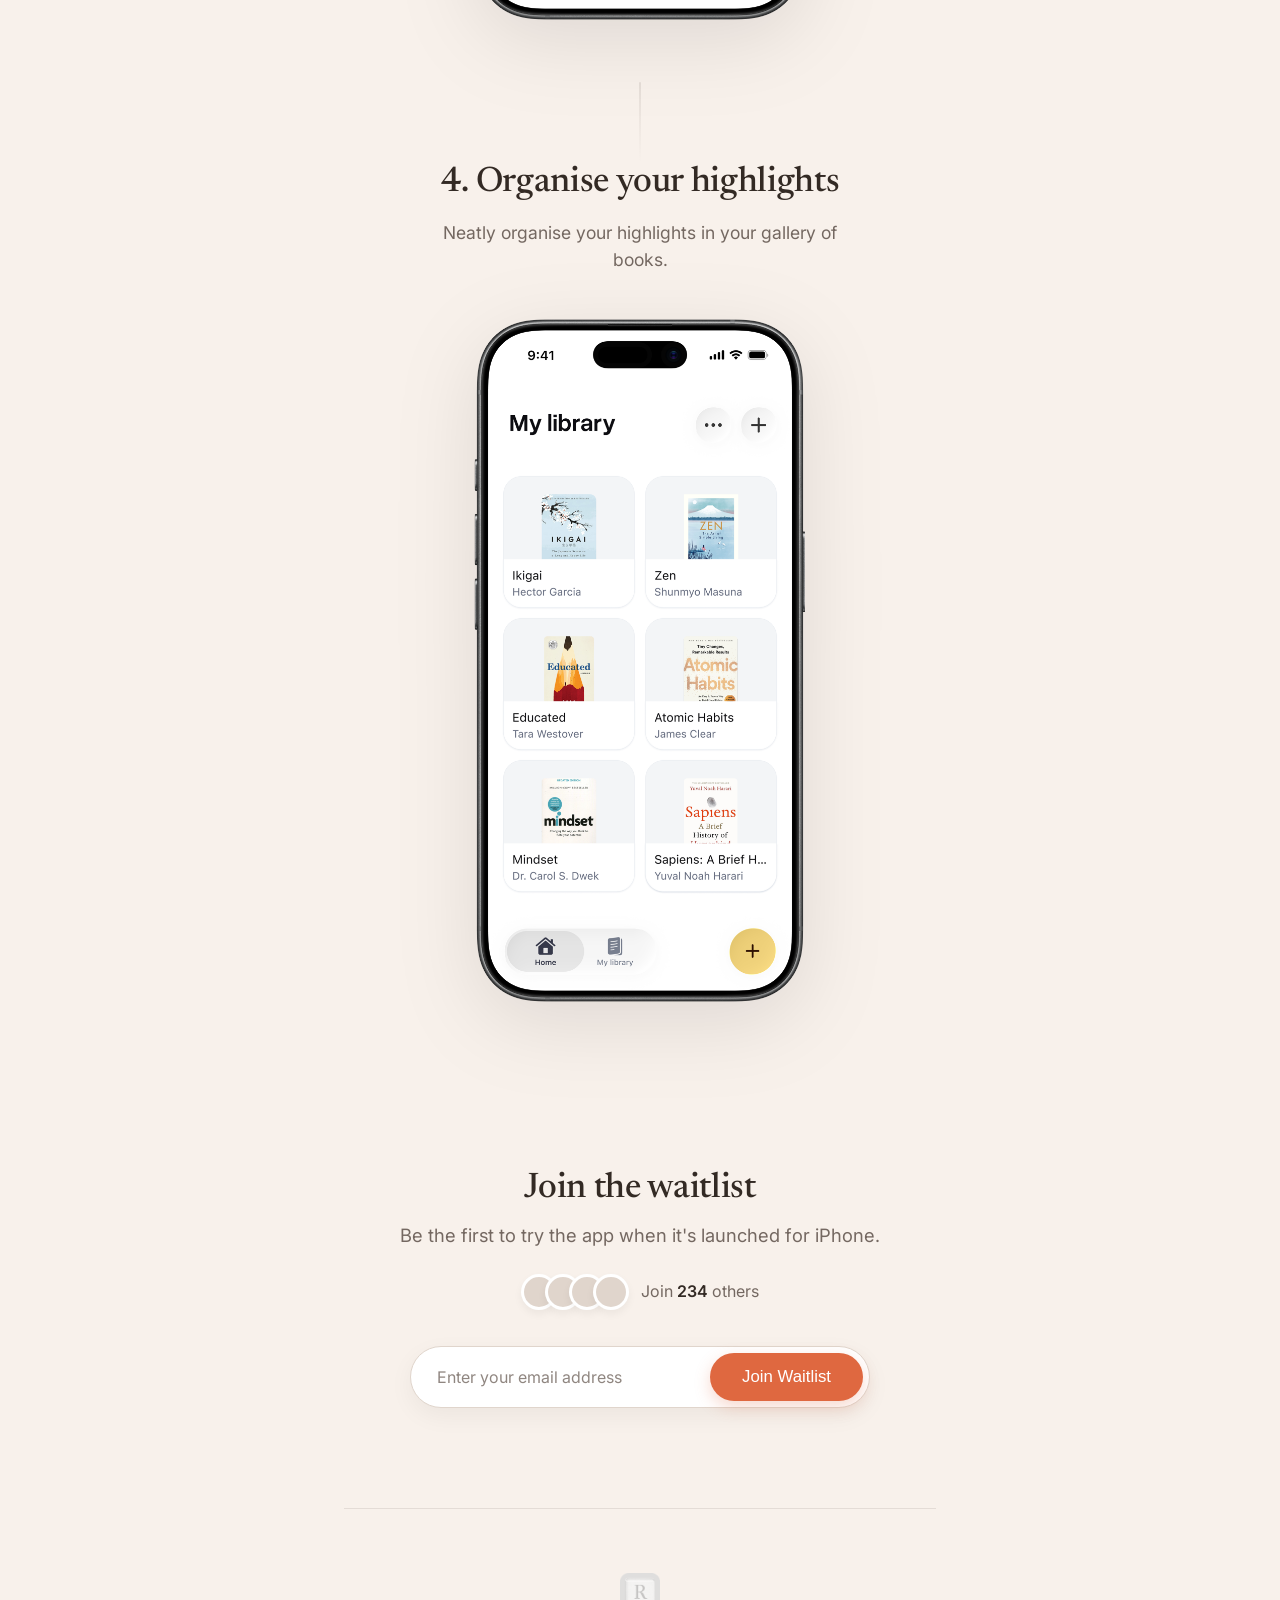
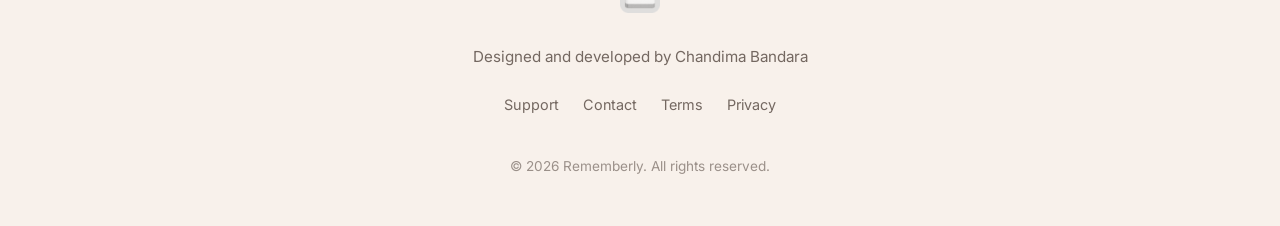
==== commit d002d058: "added terms" ====
--- a/index.html
+++ b/index.html
@@ -26,6 +26,7 @@
             <nav class="nav-links">
                 <a href="#support" class="nav-item">Support</a>
                 <a href="#contact" class="nav-item">Contact</a>
+                <a href="terms.html" class="nav-item">Terms</a>
                 <a href="privacy-policy.html" class="nav-item">Privacy</a>
             </nav>
         </header>
@@ -119,6 +120,7 @@
             <nav class="footer-links">
                 <a href="#support" class="footer-item">Support</a>
                 <a href="#contact" class="footer-item">Contact</a>
+                <a href="terms.html" class="footer-item">Terms</a>
                 <a href="privacy-policy.html" class="footer-item">Privacy</a>
             </nav>
             <p class="footer-copyright">&copy; 2026 Rememberly. All rights reserved.</p>
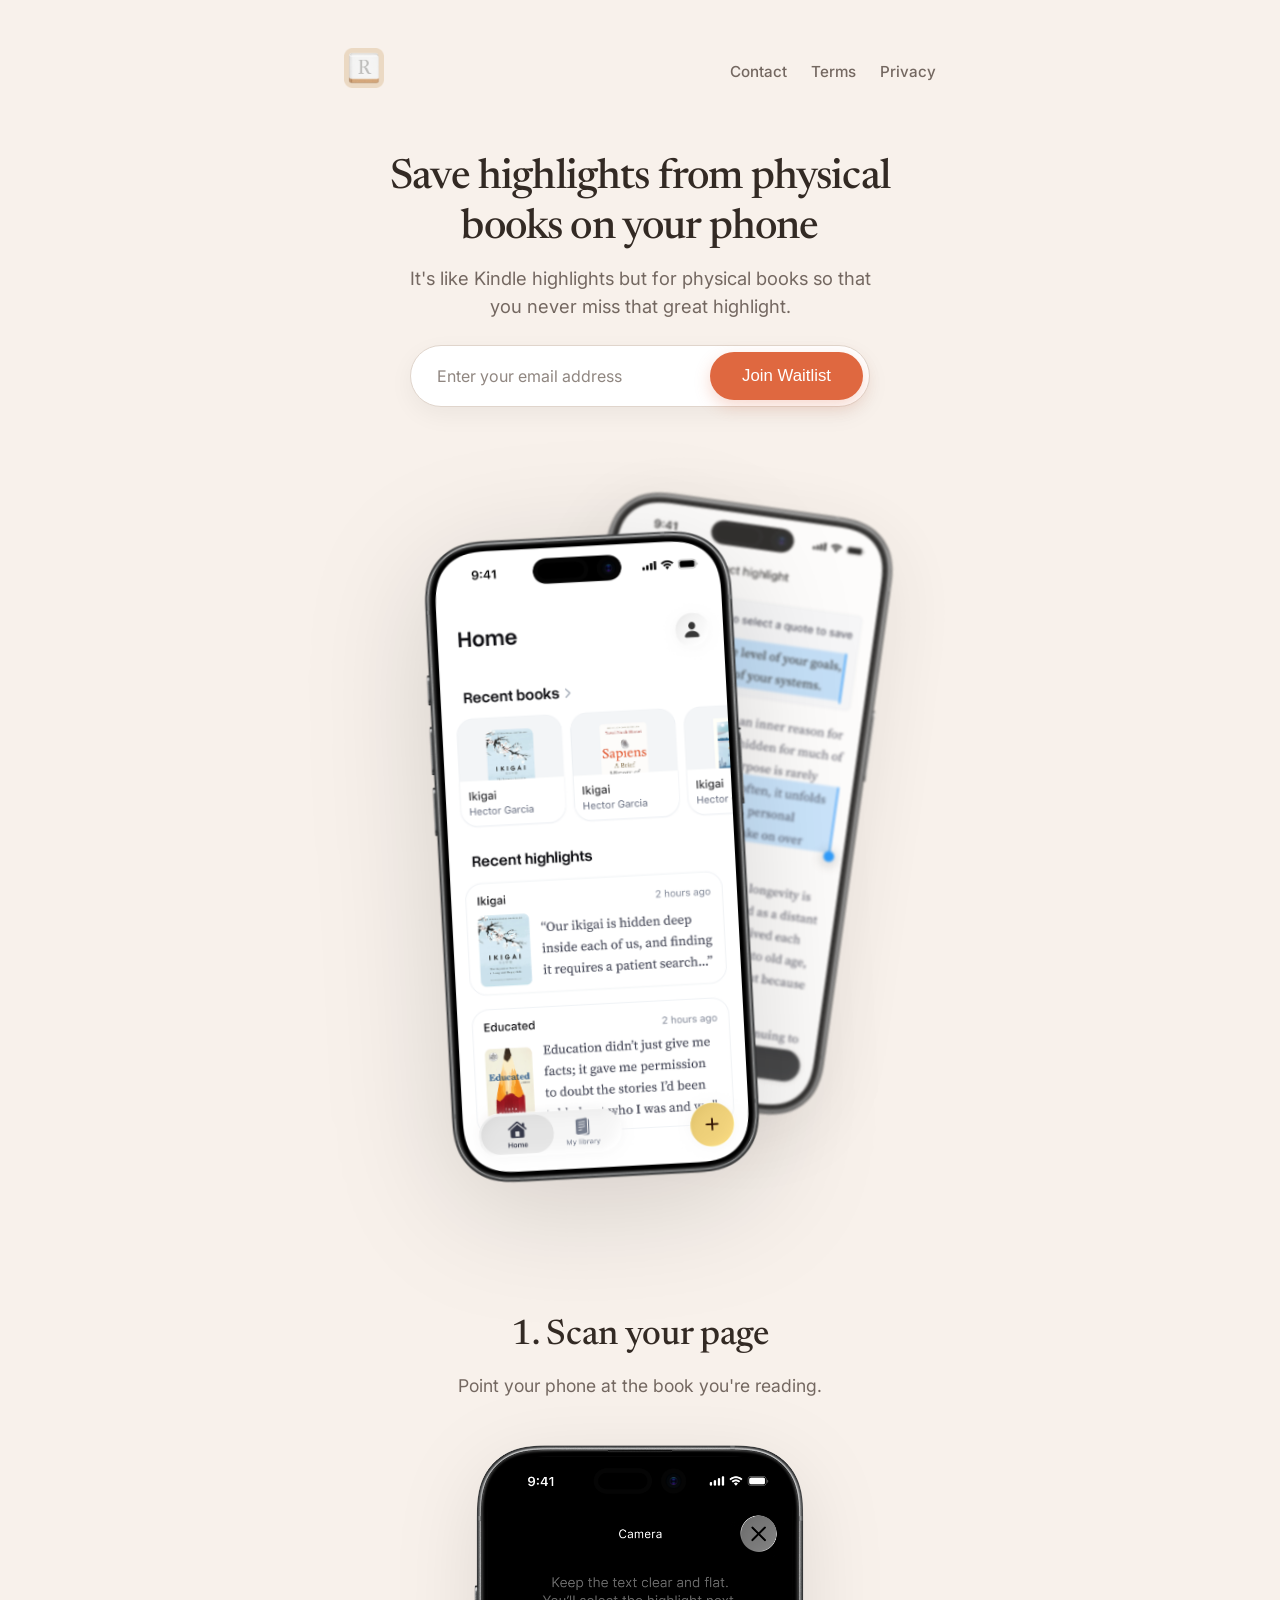
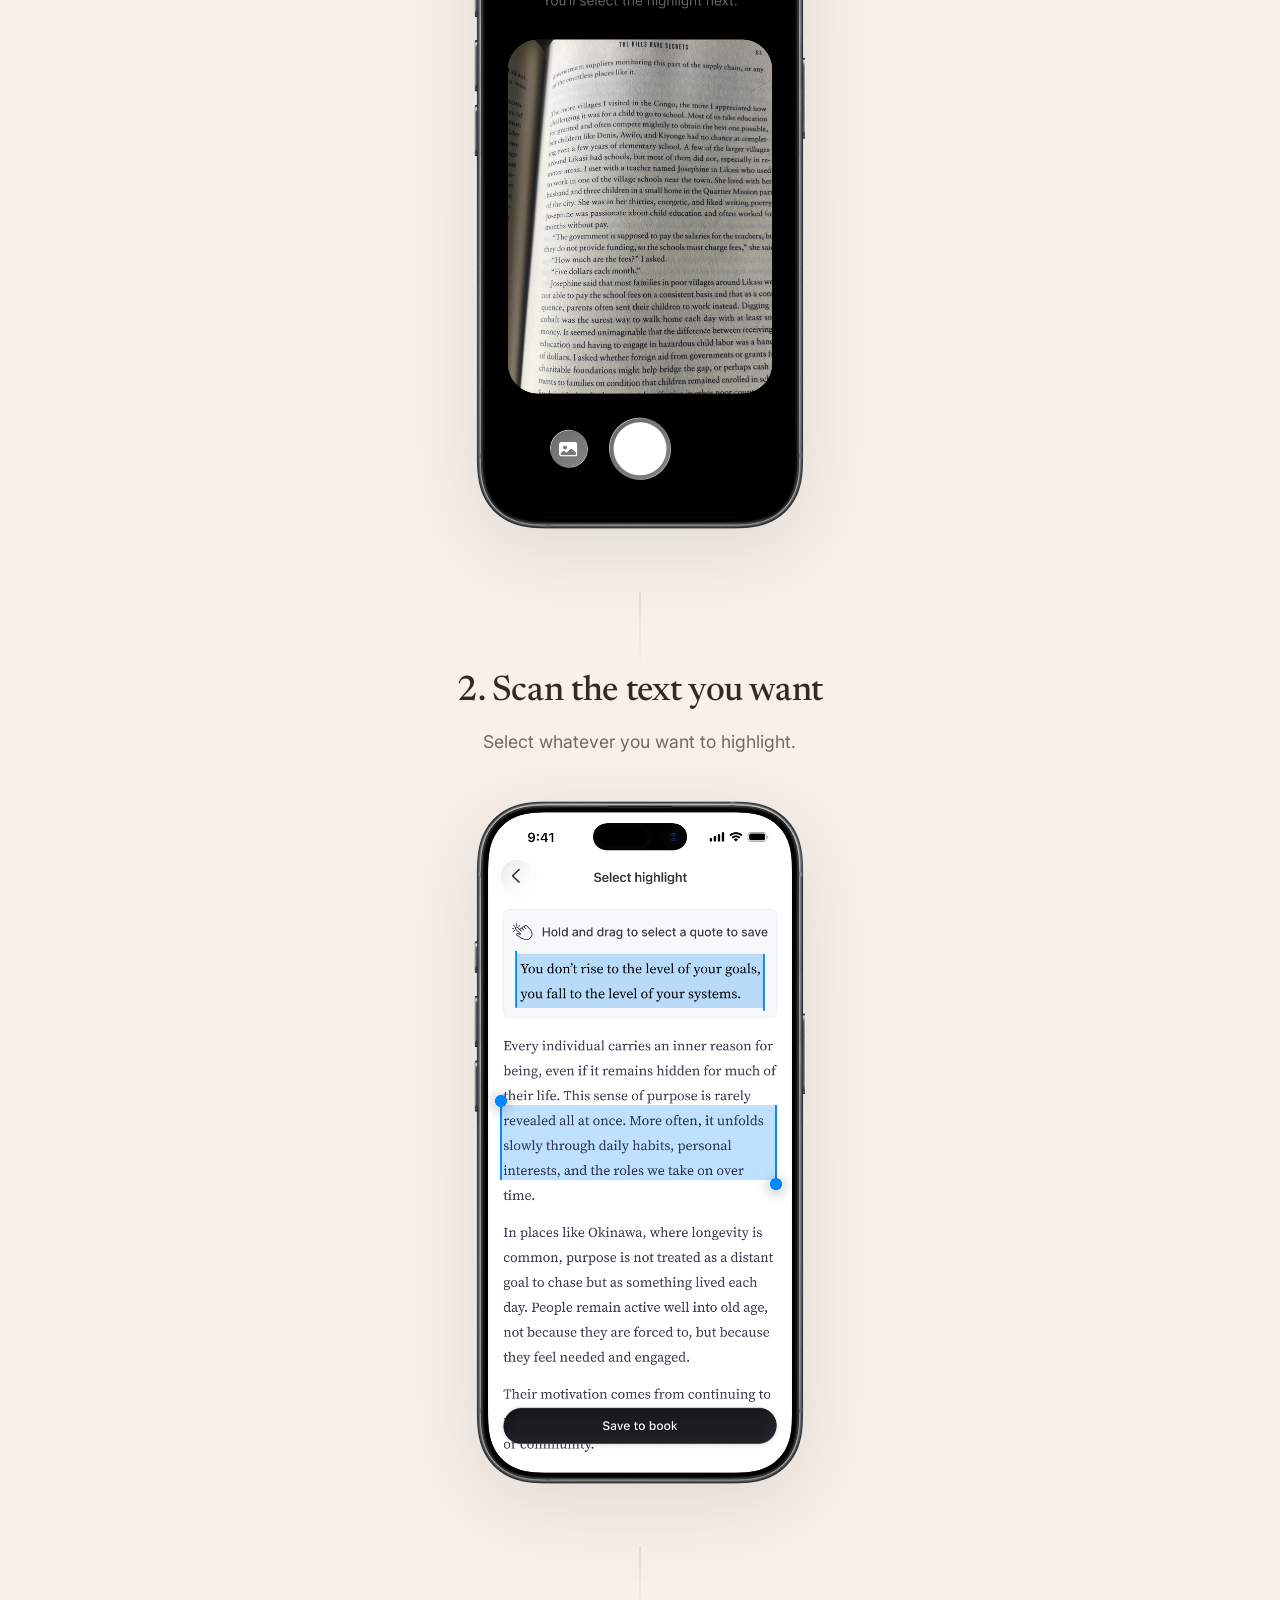
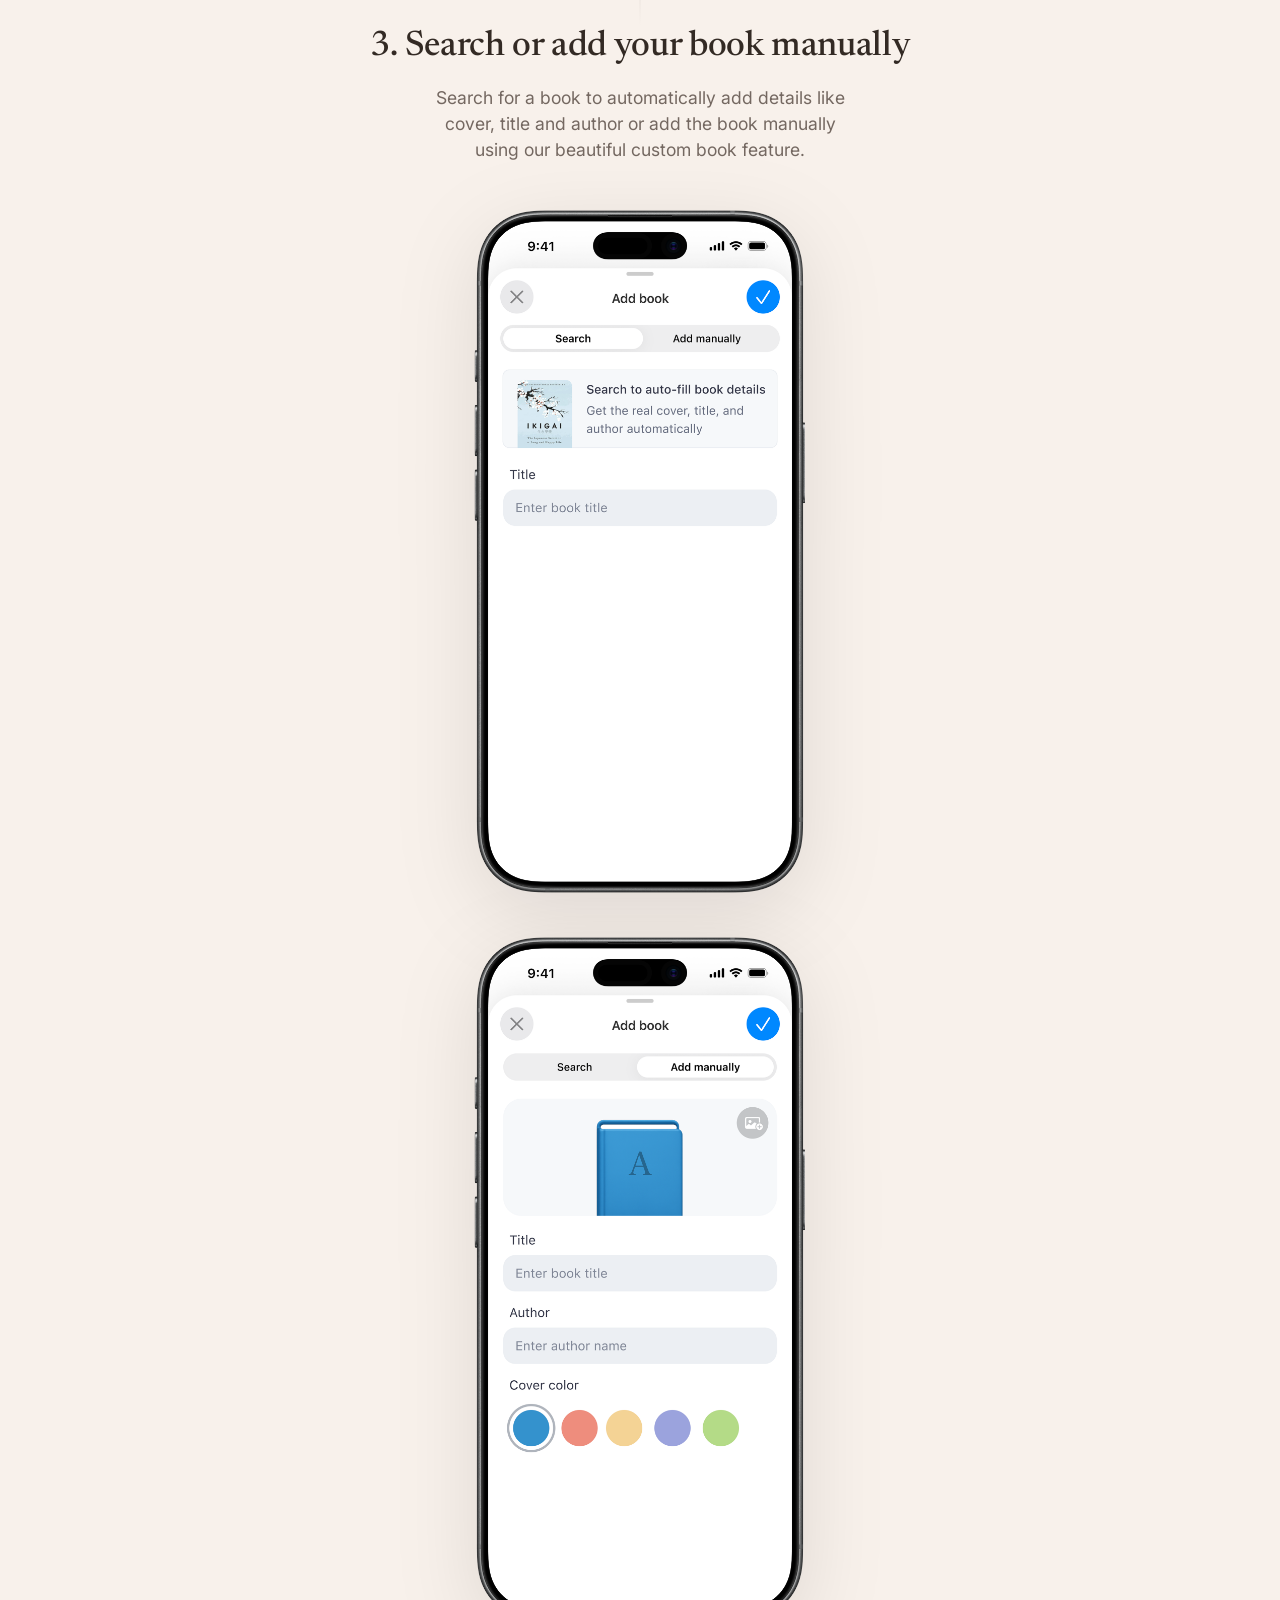
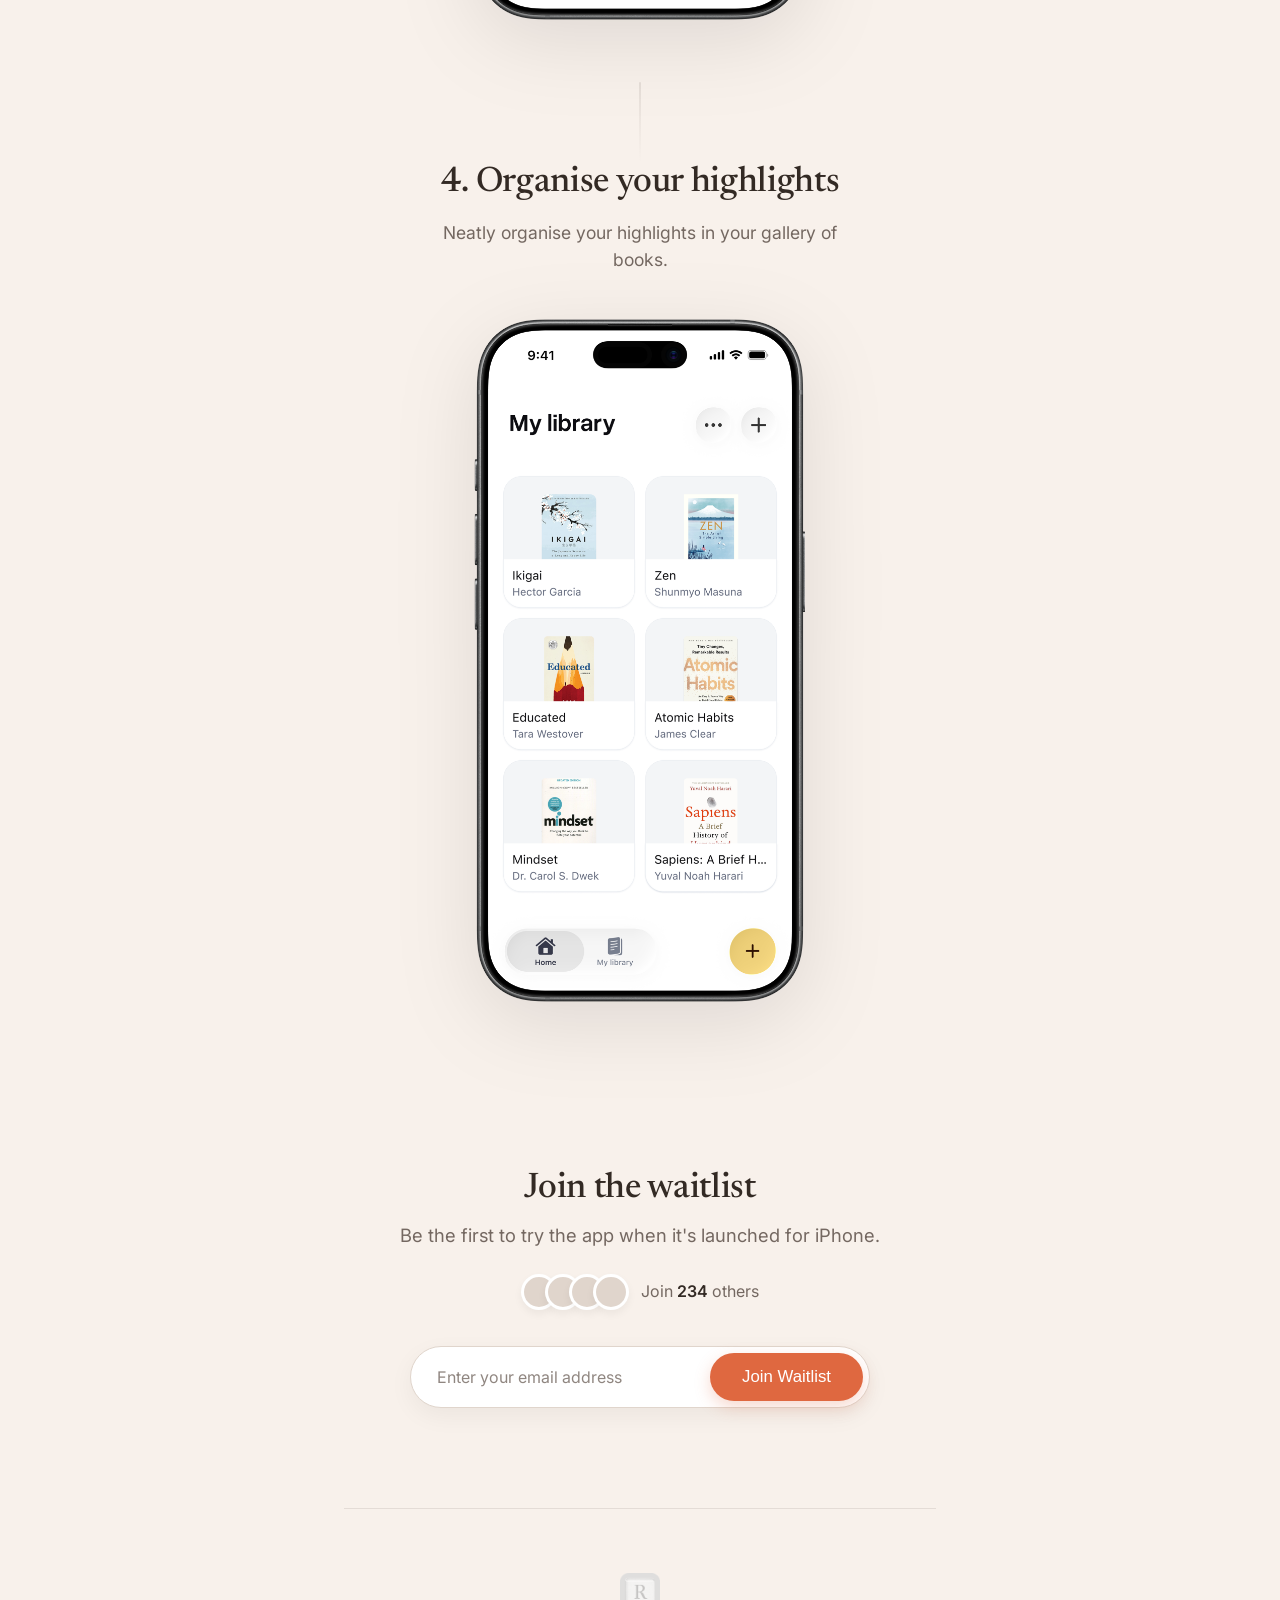
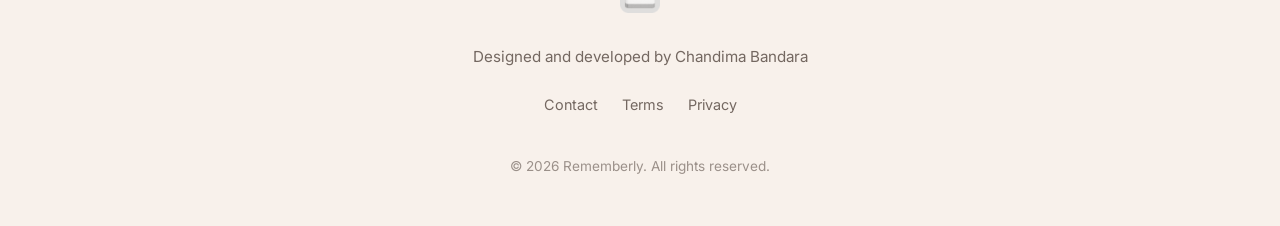
==== commit a42936ab: "pages text" ====
--- a/index.html
+++ b/index.html
@@ -24,7 +24,7 @@
                 <img src="assets/rememberly-company-logo.png" alt="Rememberly Logo" class="brand-logo">
             </a>
             <nav class="nav-links">
-                <a href="#support" class="nav-item">Support</a>
+
                 <a href="#contact" class="nav-item">Contact</a>
                 <a href="terms.html" class="nav-item">Terms</a>
                 <a href="privacy-policy.html" class="nav-item">Privacy</a>
@@ -118,7 +118,7 @@
             </a>
             <p class="footer-text">Designed and developed by Chandima Bandara</p>
             <nav class="footer-links">
-                <a href="#support" class="footer-item">Support</a>
+
                 <a href="#contact" class="footer-item">Contact</a>
                 <a href="terms.html" class="footer-item">Terms</a>
                 <a href="privacy-policy.html" class="footer-item">Privacy</a>
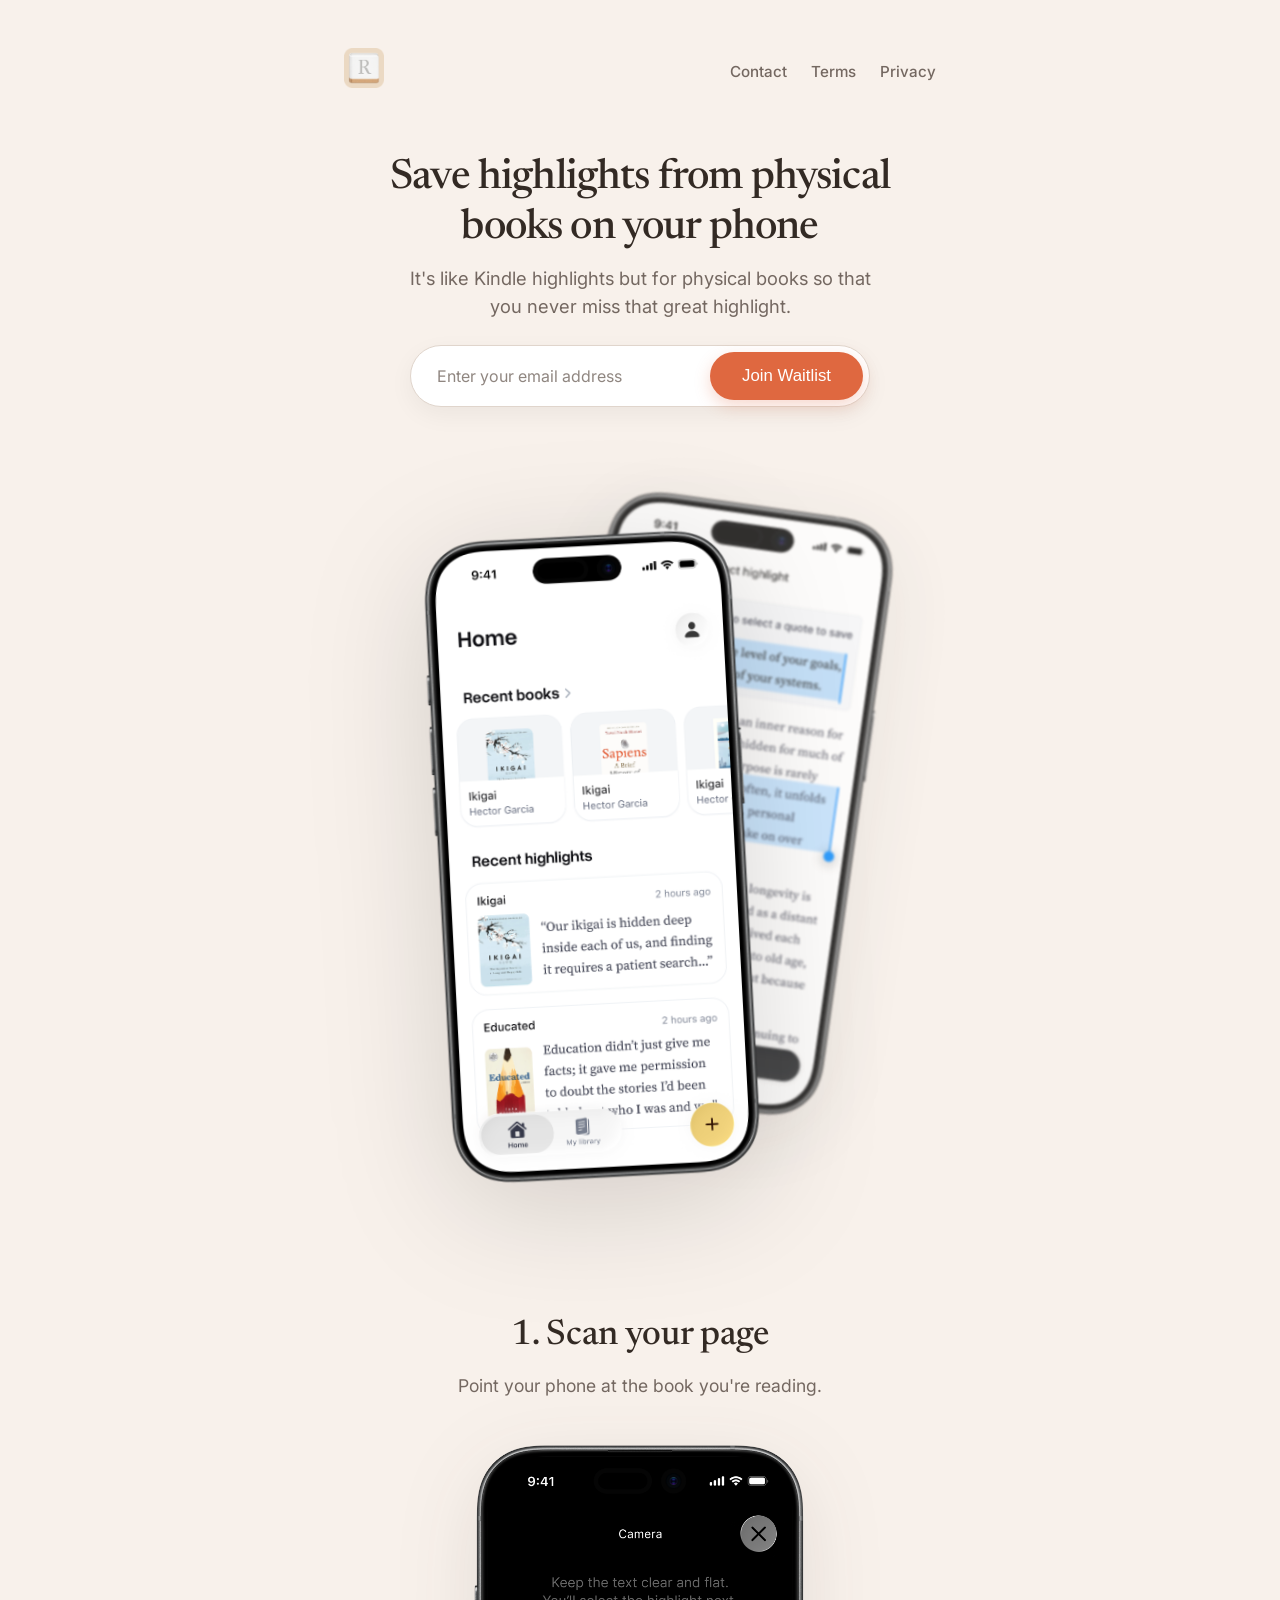
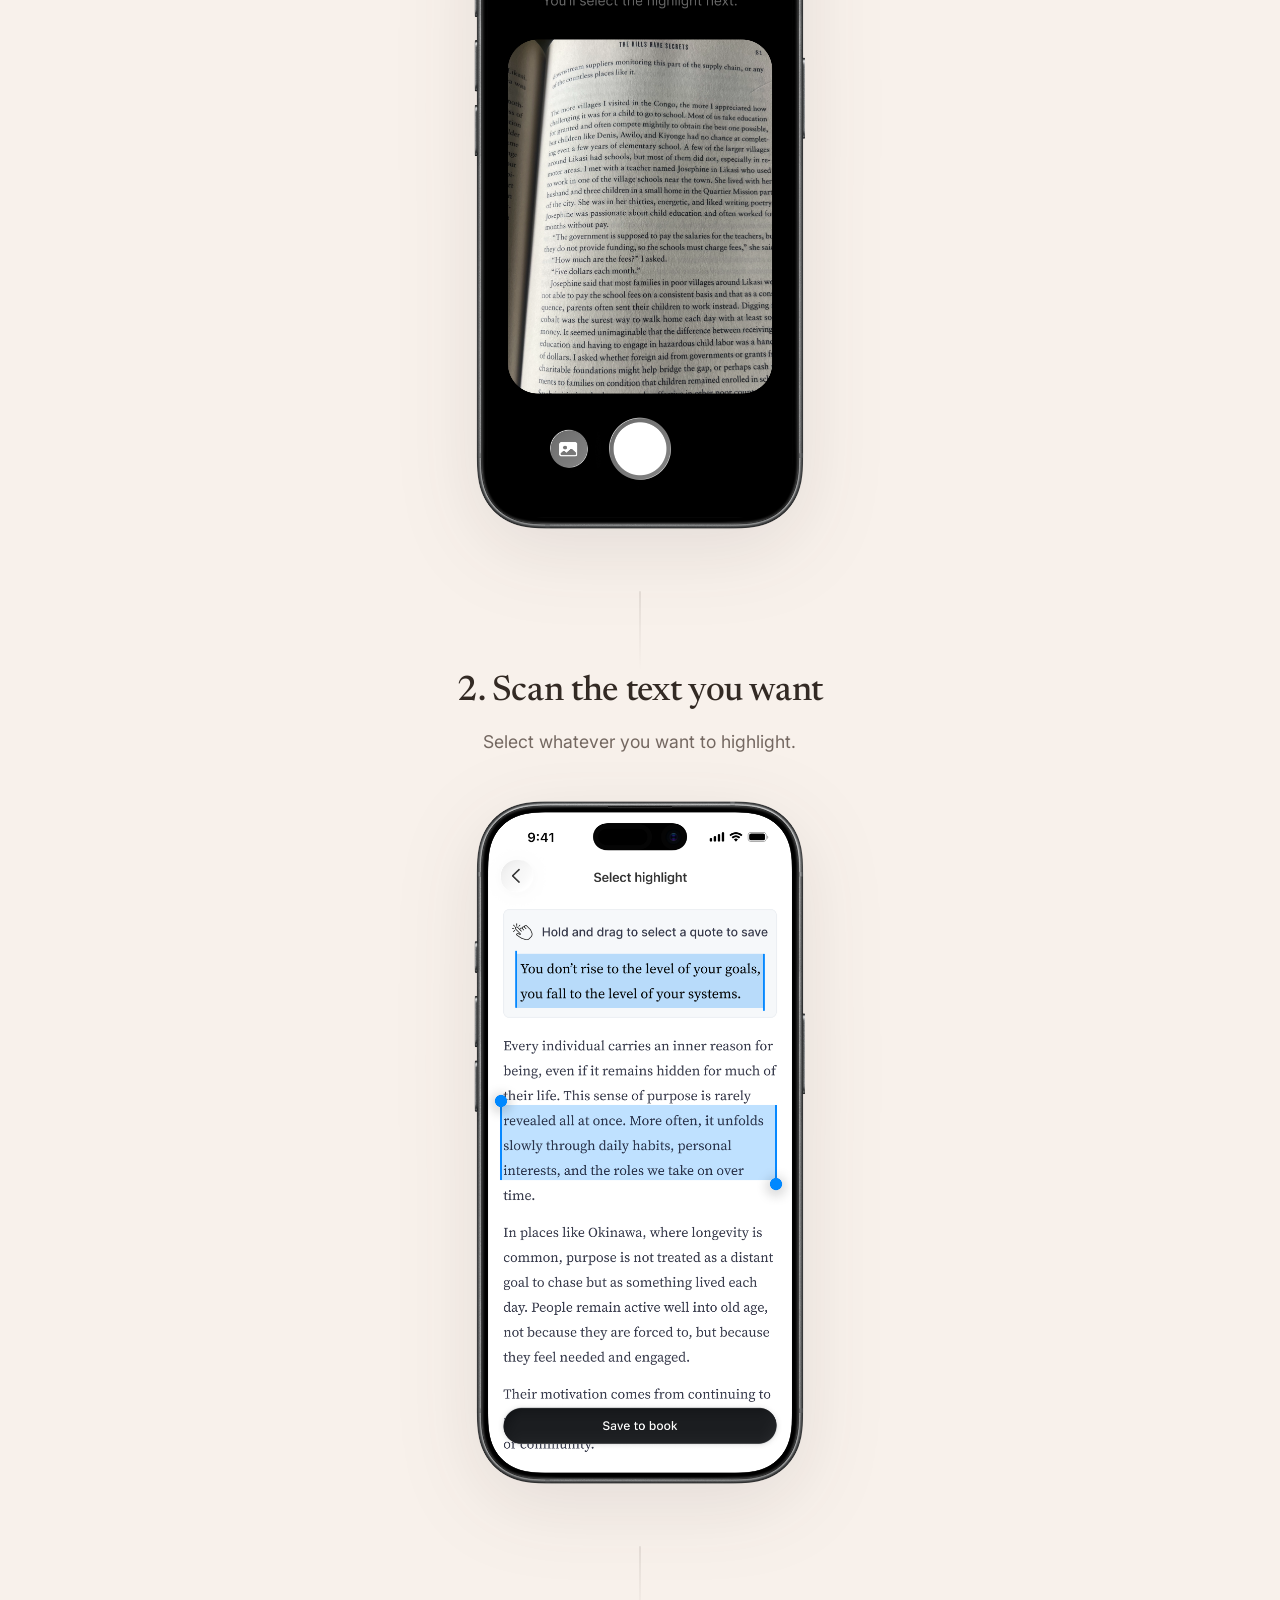
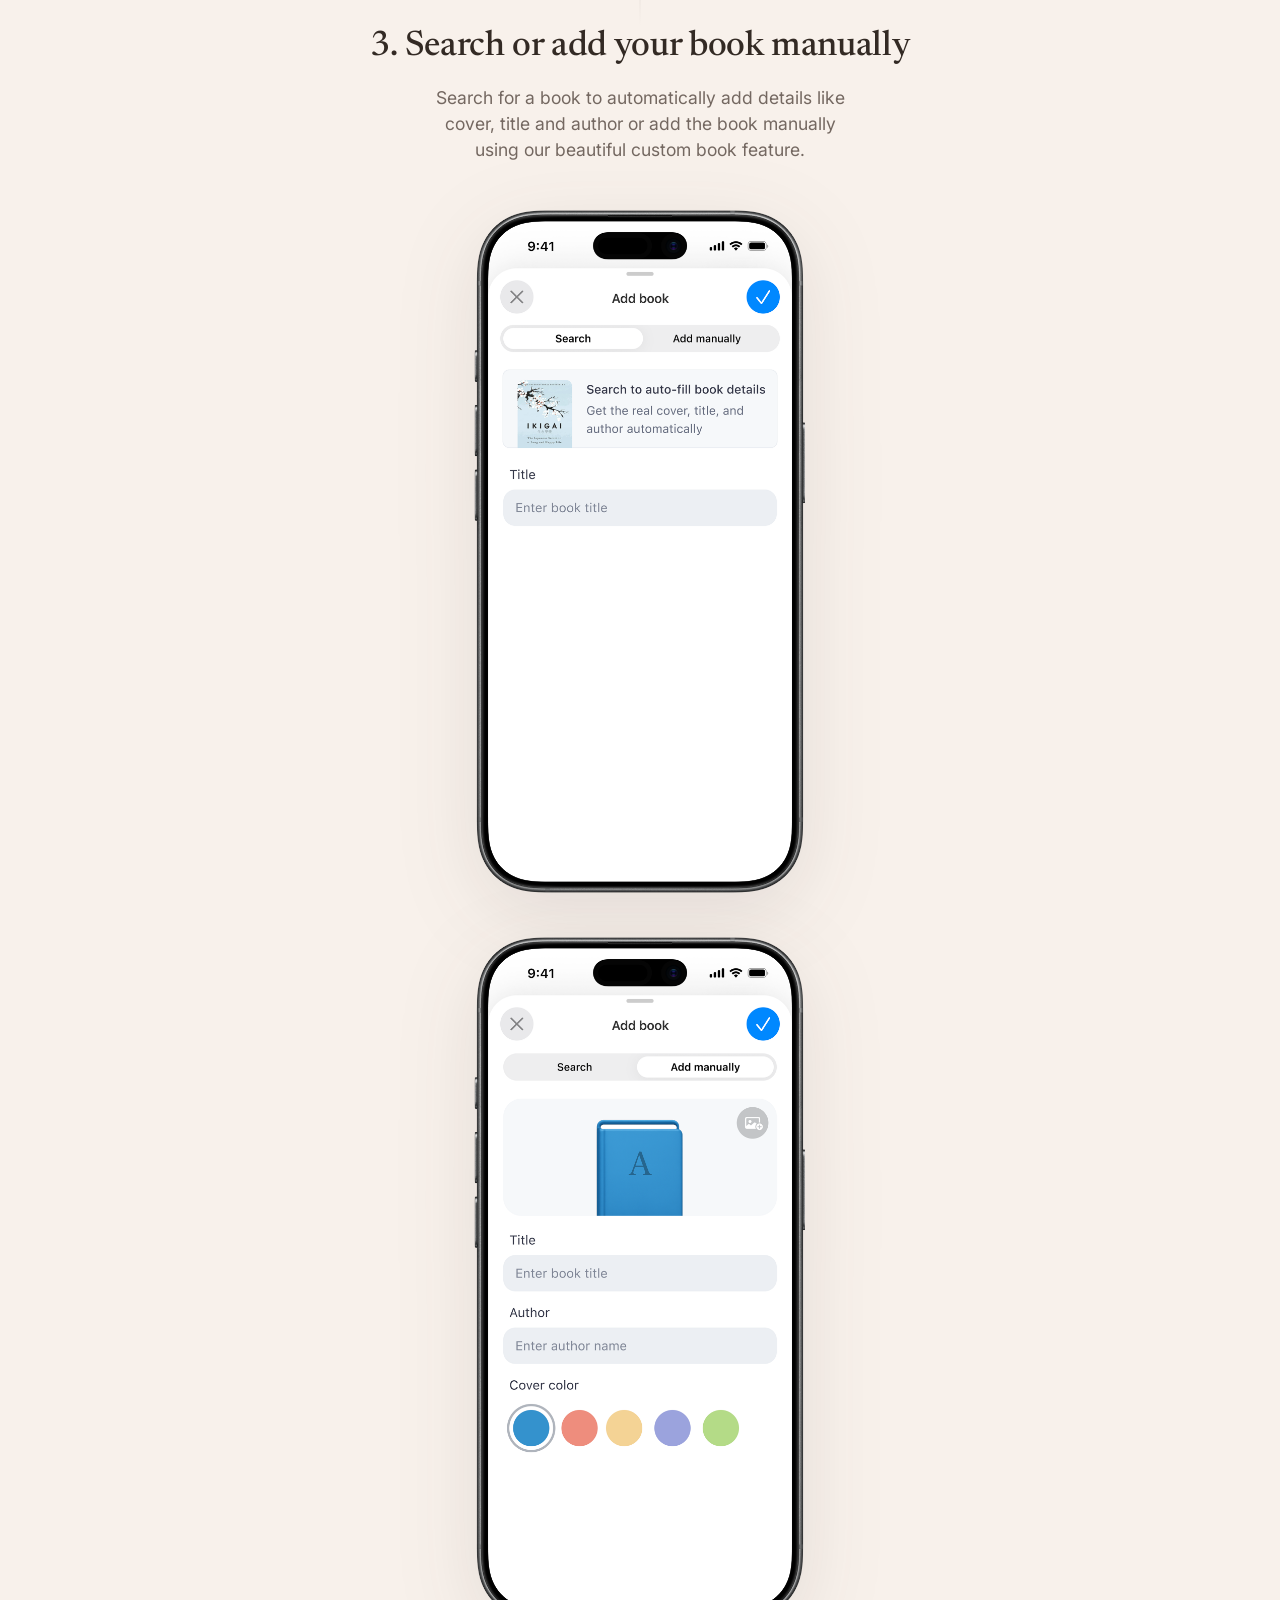
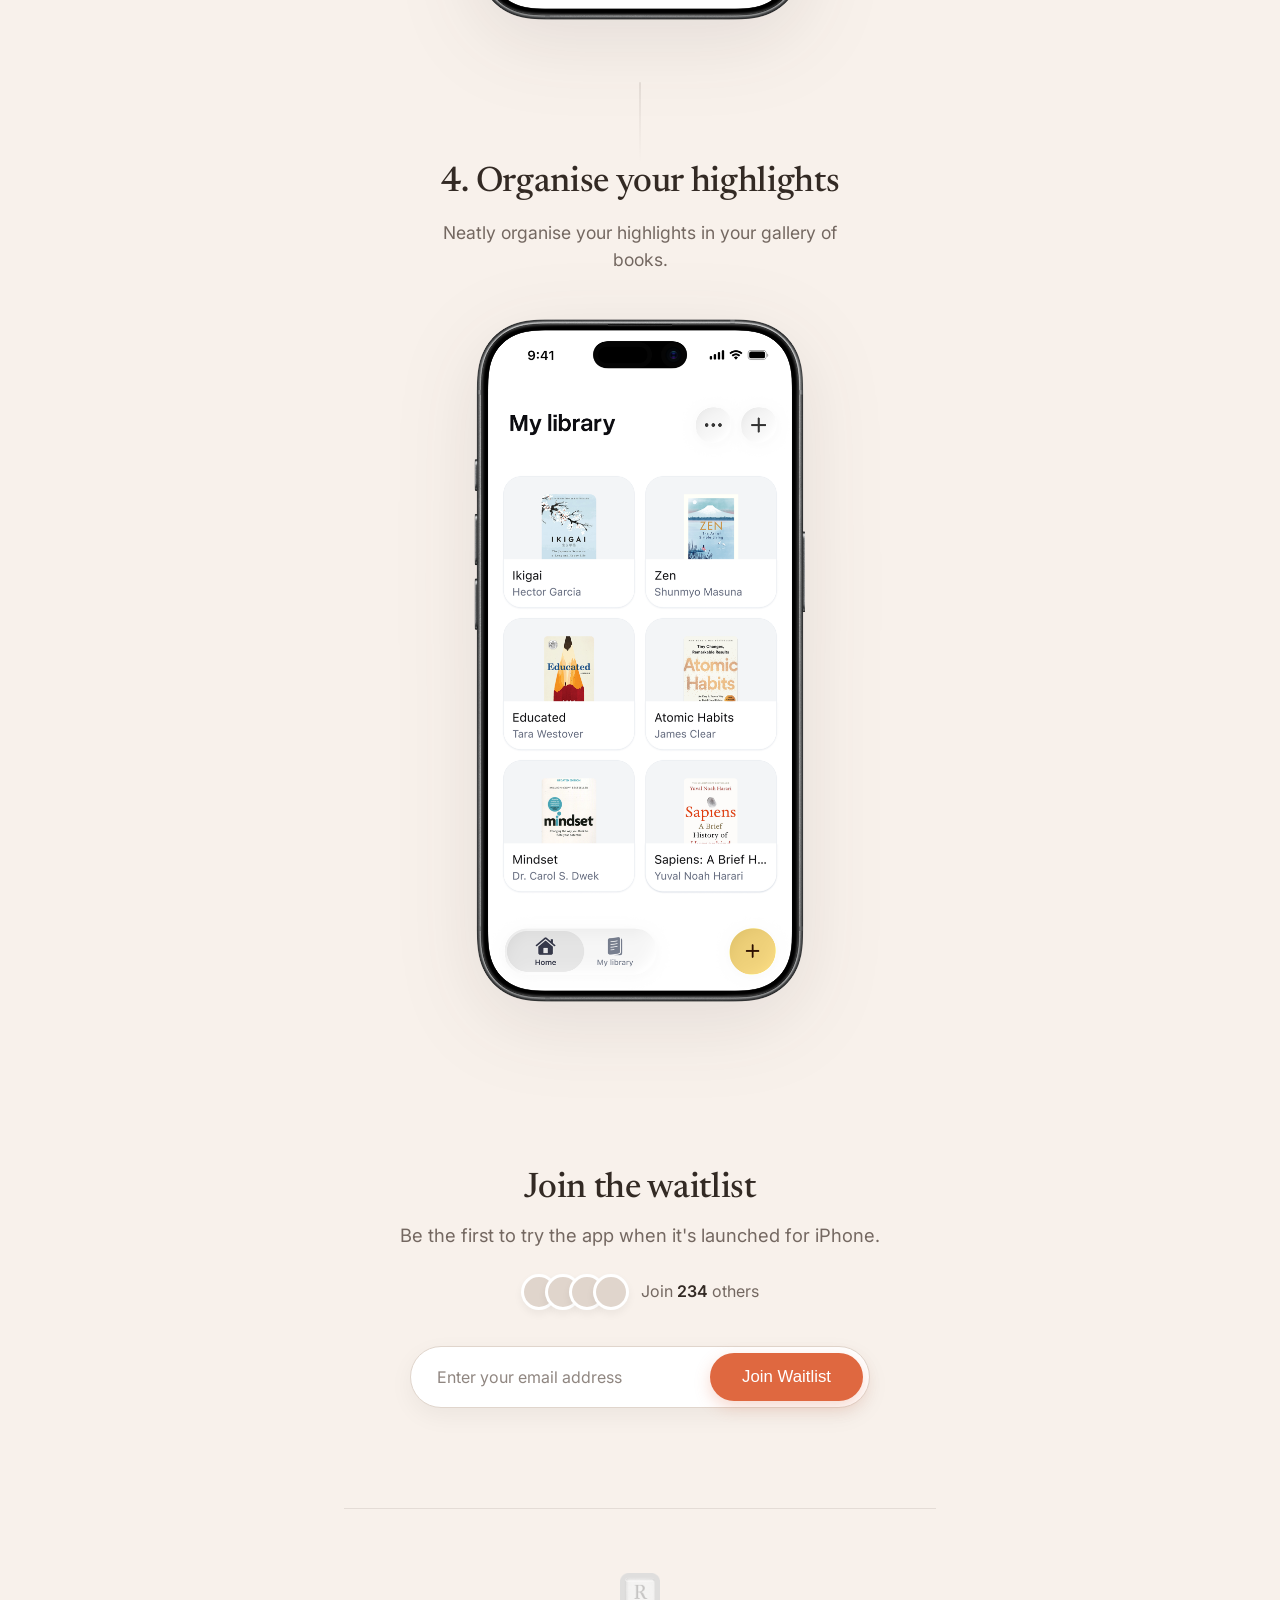
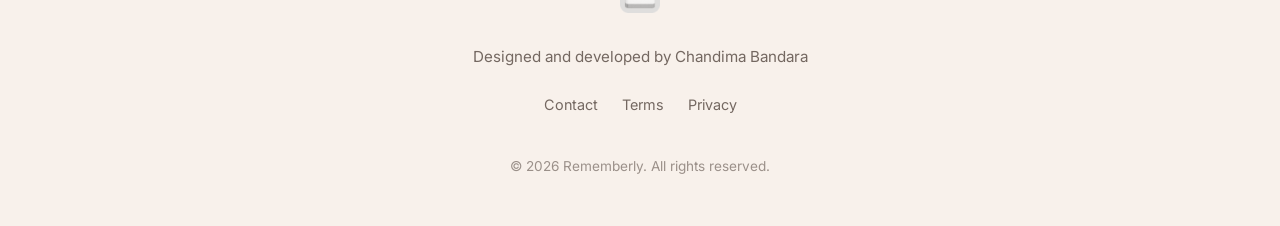
==== commit 196bddc6: "contact added" ====
--- a/index.html
+++ b/index.html
@@ -25,7 +25,7 @@
             </a>
             <nav class="nav-links">
 
-                <a href="#contact" class="nav-item">Contact</a>
+                <a href="contact.html" class="nav-item">Contact</a>
                 <a href="terms.html" class="nav-item">Terms</a>
                 <a href="privacy-policy.html" class="nav-item">Privacy</a>
             </nav>
@@ -119,7 +119,7 @@
             <p class="footer-text">Designed and developed by Chandima Bandara</p>
             <nav class="footer-links">
 
-                <a href="#contact" class="footer-item">Contact</a>
+                <a href="contact.html" class="footer-item">Contact</a>
                 <a href="terms.html" class="footer-item">Terms</a>
                 <a href="privacy-policy.html" class="footer-item">Privacy</a>
             </nav>
--- a/style.css
+++ b/style.css
@@ -1,21 +1,110 @@
 /* Color Palette Variables */
 :root {
-    /* Warm, sepia/cloud-like pastel reflecting a modern reading environment */
-    --bg-color: #F8F1EB; 
-    
-    /* Deep warm brown for high readability on sepia bg */
-    --text-primary: #332A24; 
-    
-    /* Slightly lighter text for secondary info */
-    --text-secondary: #746861;
-    
-    /* Anthropic-like orange for actions to stand out comfortably */
-    --accent-color: #DF6840; 
-    --accent-hover: #C55631;
+    /* =========================================
+       LAYER 1: PRIMITIVES
+    ========================================= */
+    --color-white: #FFFFFF;
+    --color-black: #000000;
+    
+    /* Stone (Sepia/Warm Grey base) */
+    --color-stone-50:  #FAF6F3;
+    --color-stone-100: #F8F1EB;
+    --color-stone-200: #EBE1D8;
+    --color-stone-300: #E0D5CC;
+    --color-stone-400: #A89D95;
+    --color-stone-500: #8D8078;
+    --color-stone-600: #746861;
+    --color-stone-700: #574F49;
+    --color-stone-800: #423B36;
+    --color-stone-900: #332A24;
+    
+    /* Orange (Claude-like accent) */
+    --color-orange-50:  #FFF5F1;
+    --color-orange-100: #FCE8E1;
+    --color-orange-200: #F8CBB8;
+    --color-orange-300: #F5AA8B;
+    --color-orange-400: #EE8A62;
+    --color-orange-500: #DF6840;
+    --color-orange-600: #C55631;
+    --color-orange-700: #AA4525;
+    --color-orange-800: #8D3A20;
+    --color-orange-900: #753420;
+    
+    /* Red, Green, Blue, Yellow (For states) */
+    --color-red-100: #FDE8E8;
+    --color-red-500: #E02424; 
+    --color-green-100: #DEF7EC;
+    --color-green-500: #0E9F6E;
+    --color-blue-100: #E1EFFE;
+    --color-blue-500: #3F83F8;
+    --color-yellow-100: #FDF6B2;
+    --color-yellow-500: #E3A008;
+
+    /* =========================================
+       LAYER 2: SEMANTICS
+    ========================================= */
+    --neutral-50: var(--color-stone-50);
+    --neutral-100: var(--color-stone-100);
+    --neutral-200: var(--color-stone-200);
+    --neutral-300: var(--color-stone-300);
+    --neutral-400: var(--color-stone-400);
+    --neutral-600: var(--color-stone-600);
+    --neutral-900: var(--color-stone-900);
+
+    --primary-100: var(--color-orange-100);
+    --primary-500: var(--color-orange-500);
+    --primary-600: var(--color-orange-600);
+    --primary-700: var(--color-orange-700);
+    
+    --danger-100: var(--color-red-100);
+    --danger-500: var(--color-red-500);
+    --success-100: var(--color-green-100);
+    --success-500: var(--color-green-500);
+    --info-100: var(--color-blue-100);
+    --info-500: var(--color-blue-500);
+    --warning-100: var(--color-yellow-100);
+    --warning-500: var(--color-yellow-500);
+
+    /* =========================================
+       LAYER 3: MAPPED / UI TOKENS
+    ========================================= */
+    /* Backgrounds & Surfaces */
+    --bg-canvas: var(--neutral-100); 
+    --bg-surface: var(--color-white); 
+    --bg-surface-alt: var(--neutral-50);
+    --bg-overlay: rgba(51, 42, 36, 0.4); 
+    
+    /* Text */
+    --text-primary: var(--neutral-900);
+    --text-secondary: var(--neutral-600);
+    --text-placeholder: var(--neutral-400);
+    --text-on-primary: var(--color-white);
+    --text-danger: var(--danger-500);
+    
+    /* Borders */
+    --border-subtle: var(--neutral-300);
+    --border-danger: var(--danger-500);
+    
+    /* Forms */
+    --bg-input: var(--neutral-50);
+    --border-input: var(--neutral-300);
+    --border-input-focus: var(--primary-500);
+    
+    /* Actions */
+    --action-primary-default: var(--primary-500);
+    --action-primary-hover: var(--primary-600);
+    --action-primary-pressed: var(--primary-700);
+    
+    --action-secondary-default: var(--neutral-200);
+    --action-secondary-hover: var(--neutral-300);
+    
+    --action-disabled-bg: var(--neutral-200);
+    --action-disabled-text: var(--neutral-400);
     
     /* Design Tokens for Reusability */
     --radius-lg: 32px;
-    --shadow-app: 0 20px 40px rgba(0, 0, 0, 0.1);
+    --shadow-app: 0 20px 40px rgba(51, 42, 36, 0.1); 
+    --shadow-subtle: 0 4px 8px rgba(51, 42, 36, 0.05);
 }
 
 * {
@@ -30,7 +119,7 @@
 }
 
 body {
-    background-color: var(--bg-color);
+    background-color: var(--bg-canvas);
     color: var(--text-primary);
     font-family: 'Inter', -apple-system, BlinkMacSystemFont, "Segoe UI", Roboto, sans-serif;
     line-height: 1.6;
@@ -122,8 +211,8 @@
 
 .cta-button {
     display: inline-block;
-    background-color: var(--accent-color);
-    color: white;
+    background-color: var(--action-primary-default);
+    color: var(--text-on-primary);
     text-decoration: none;
     padding: 16px 36px;
     border-radius: 999px; /* Pill shape for premium feel */
@@ -135,7 +224,7 @@
 }
 
 .cta-button:hover {
-    background-color: var(--accent-hover);
+    background-color: var(--action-primary-hover);
     transform: translateY(-2px);
     box-shadow: 0 8px 24px rgba(223, 104, 64, 0.35);
 }
@@ -143,19 +232,19 @@
 .hero-waitlist-form {
     display: flex;
     align-items: center;
-    background-color: #FFFFFF;
+    background-color: var(--bg-surface);
     border-radius: 999px; /* Pill shape */
     padding: 6px;
     box-shadow: 0 8px 24px rgba(0, 0, 0, 0.05); /* soft shadow */
     width: 100%;
     max-width: 460px; /* Slightly wider to easily accommodate both */
     margin-top: 12px;
-    border: 1px solid #E0D5CC;
+    border: 1px solid var(--border-subtle);
     transition: box-shadow 0.2s ease, border-color 0.2s ease;
 }
 
 .hero-waitlist-form:focus-within {
-    border-color: var(--accent-color);
+    border-color: var(--action-primary-default);
     box-shadow: 0 0 0 3px rgba(223, 104, 64, 0.15);
 }
 
@@ -353,10 +442,10 @@
     width: 36px;
     height: 36px;
     border-radius: 50%;
-    border: 3px solid #FFFFFF;
+    border: 3px solid var(--bg-surface);
     background-size: cover;
     background-position: center;
-    background-color: #E0D5CC;
+    background-color: var(--border-subtle);
     margin-left: -12px;
     box-shadow: 0 4px 8px rgba(0,0,0,0.05); /* very soft depth */
 }
@@ -437,6 +526,11 @@
         text-wrap: balance;
     }
     
+    .hero {
+        gap: 60px;
+        padding-bottom: 40px;
+    }
+
     .navbar {
         padding: 32px 0;
     }
@@ -471,12 +565,12 @@
     }
 
     .mock-back {
-        max-width: 250px;
+        max-width: 200px;
         transform: translate(20%, 0%) rotate(8deg);
     }
     
     .mock-front {
-        max-width: 270px;
+        max-width: 220px;
         transform: translate(-15%, 2%) rotate(-3deg);
     }
 
@@ -553,7 +647,7 @@
 }
 
 .legal-content a {
-    color: var(--accent-color);
+    color: var(--action-primary-default);
     text-decoration: none;
     font-weight: 500;
 }
@@ -583,3 +677,18 @@
         font-size: 1rem;
     }
 }
+
+/* Contact Page */
+.contact-content {
+    align-items: center;
+    text-align: center;
+    padding-top: 40px;
+}
+
+.contact-content h1 {
+    text-align: center;
+}
+
+.contact-cta-button {
+    margin-top: 16px;
+}
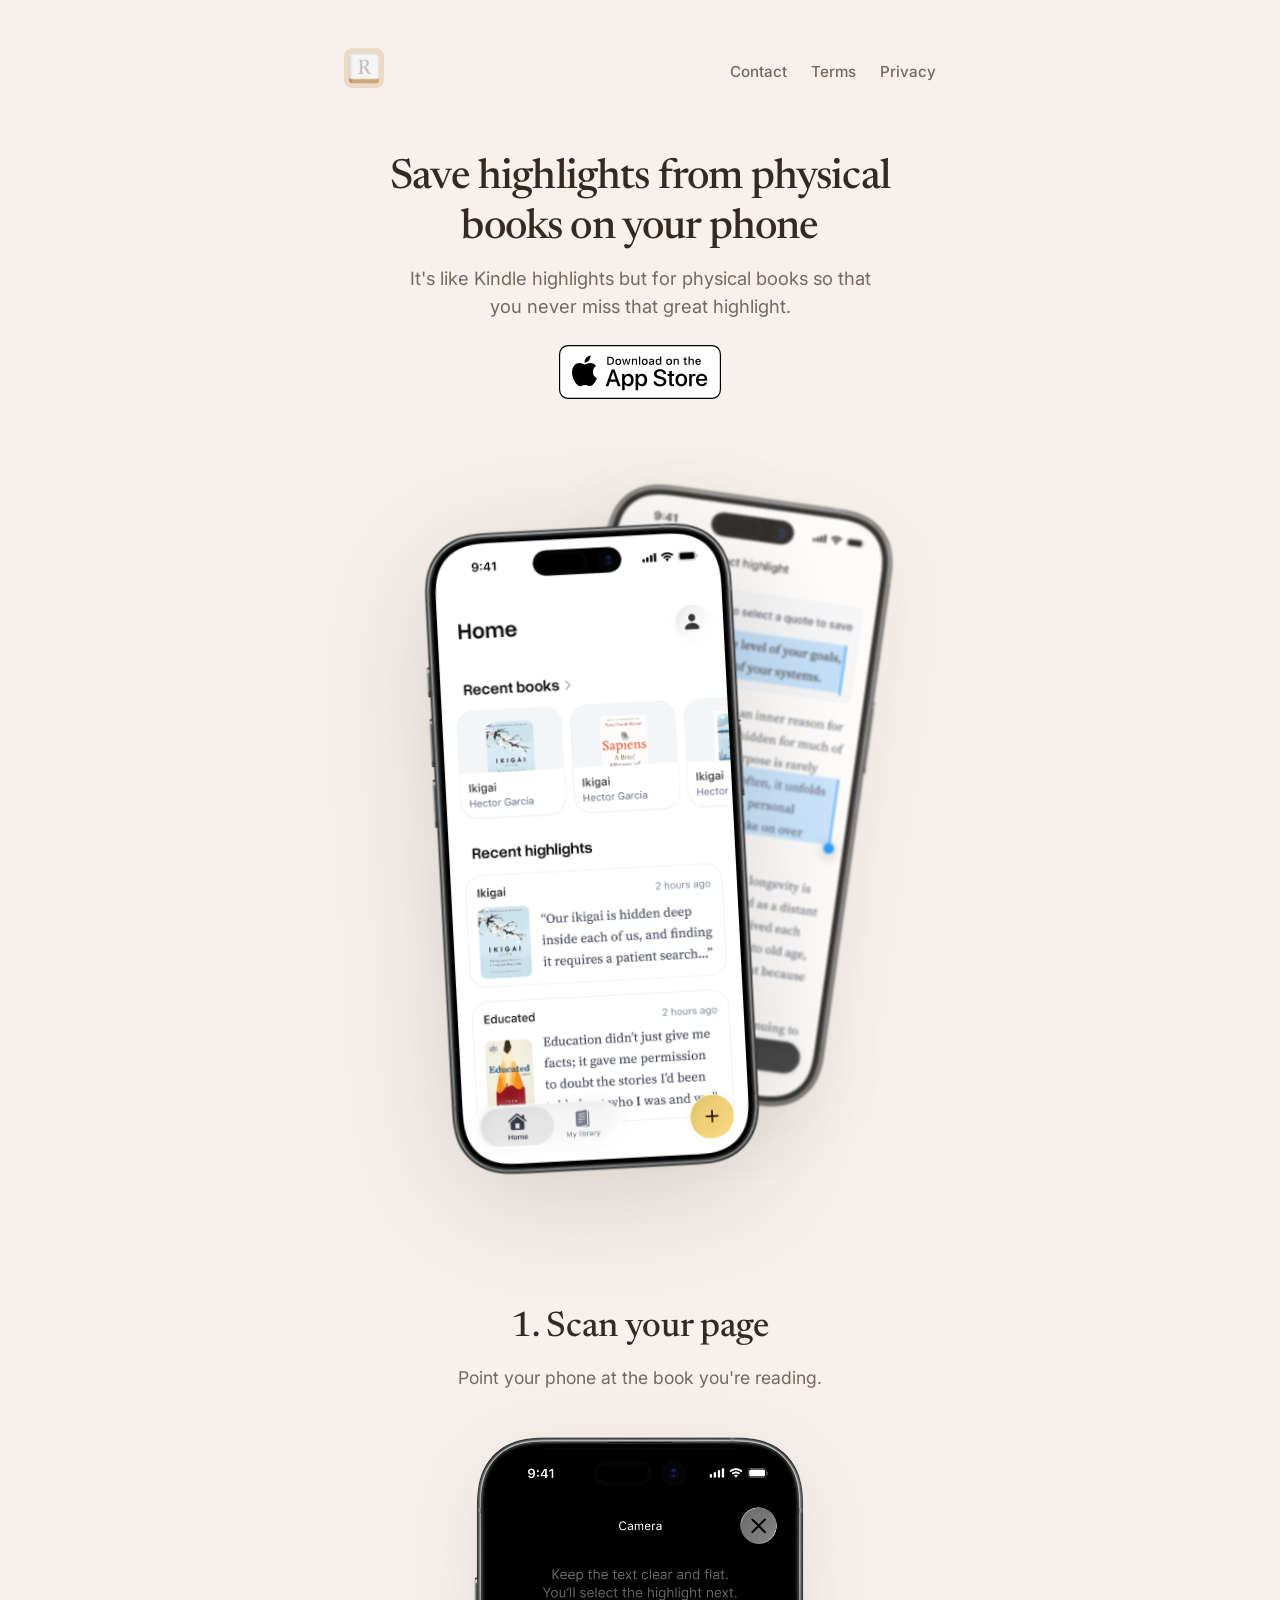
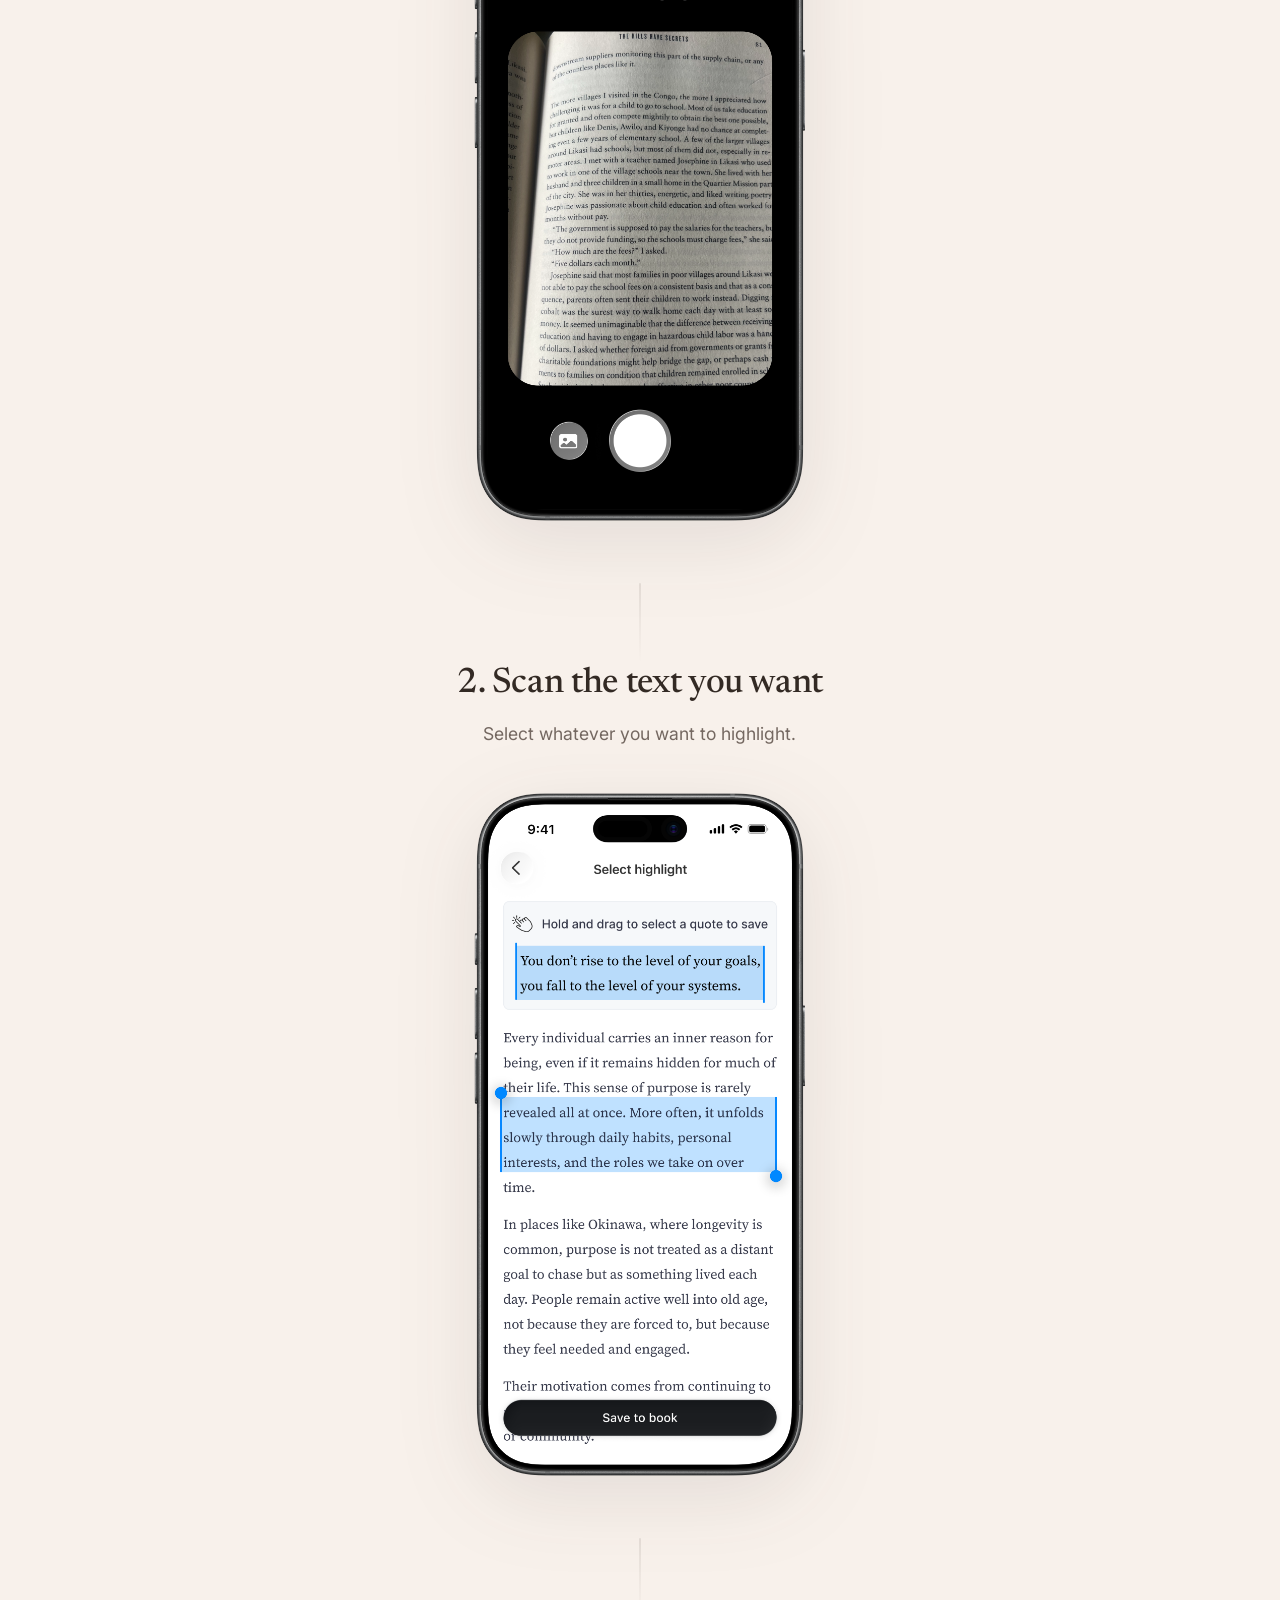
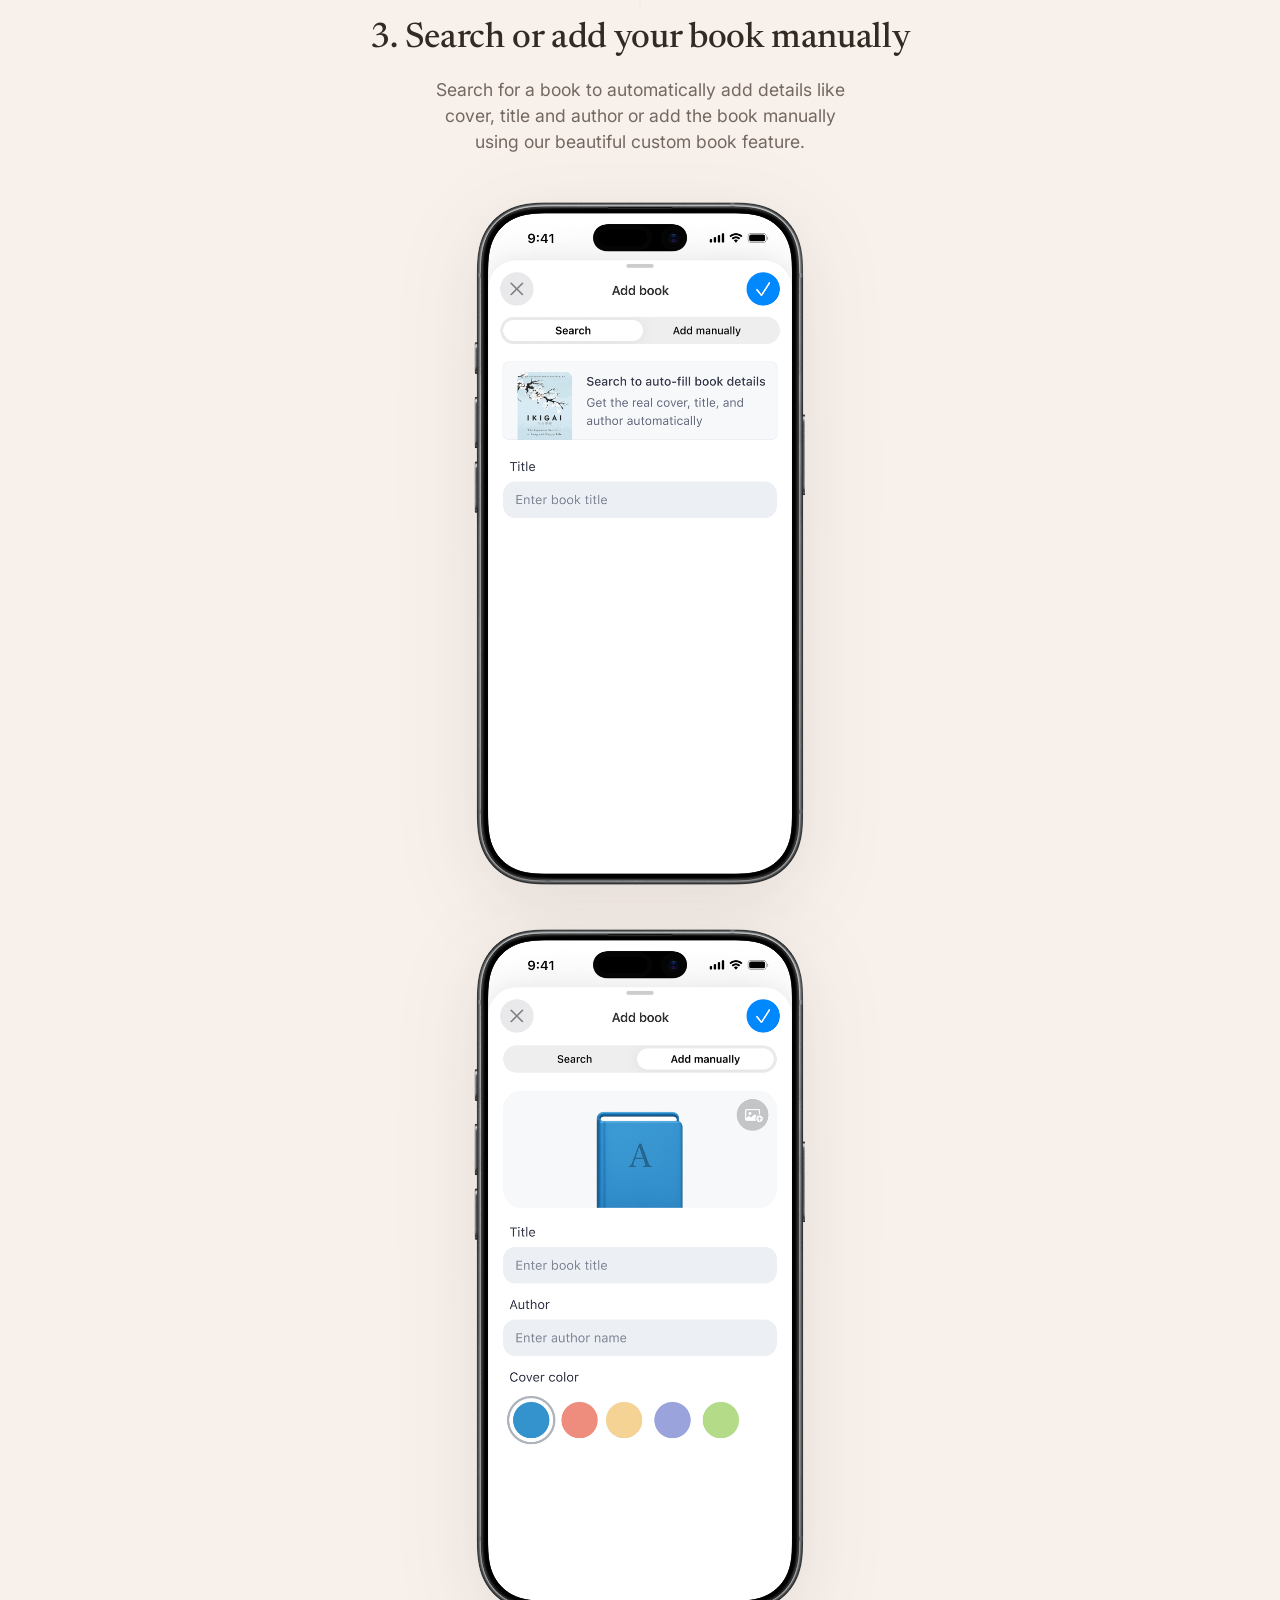
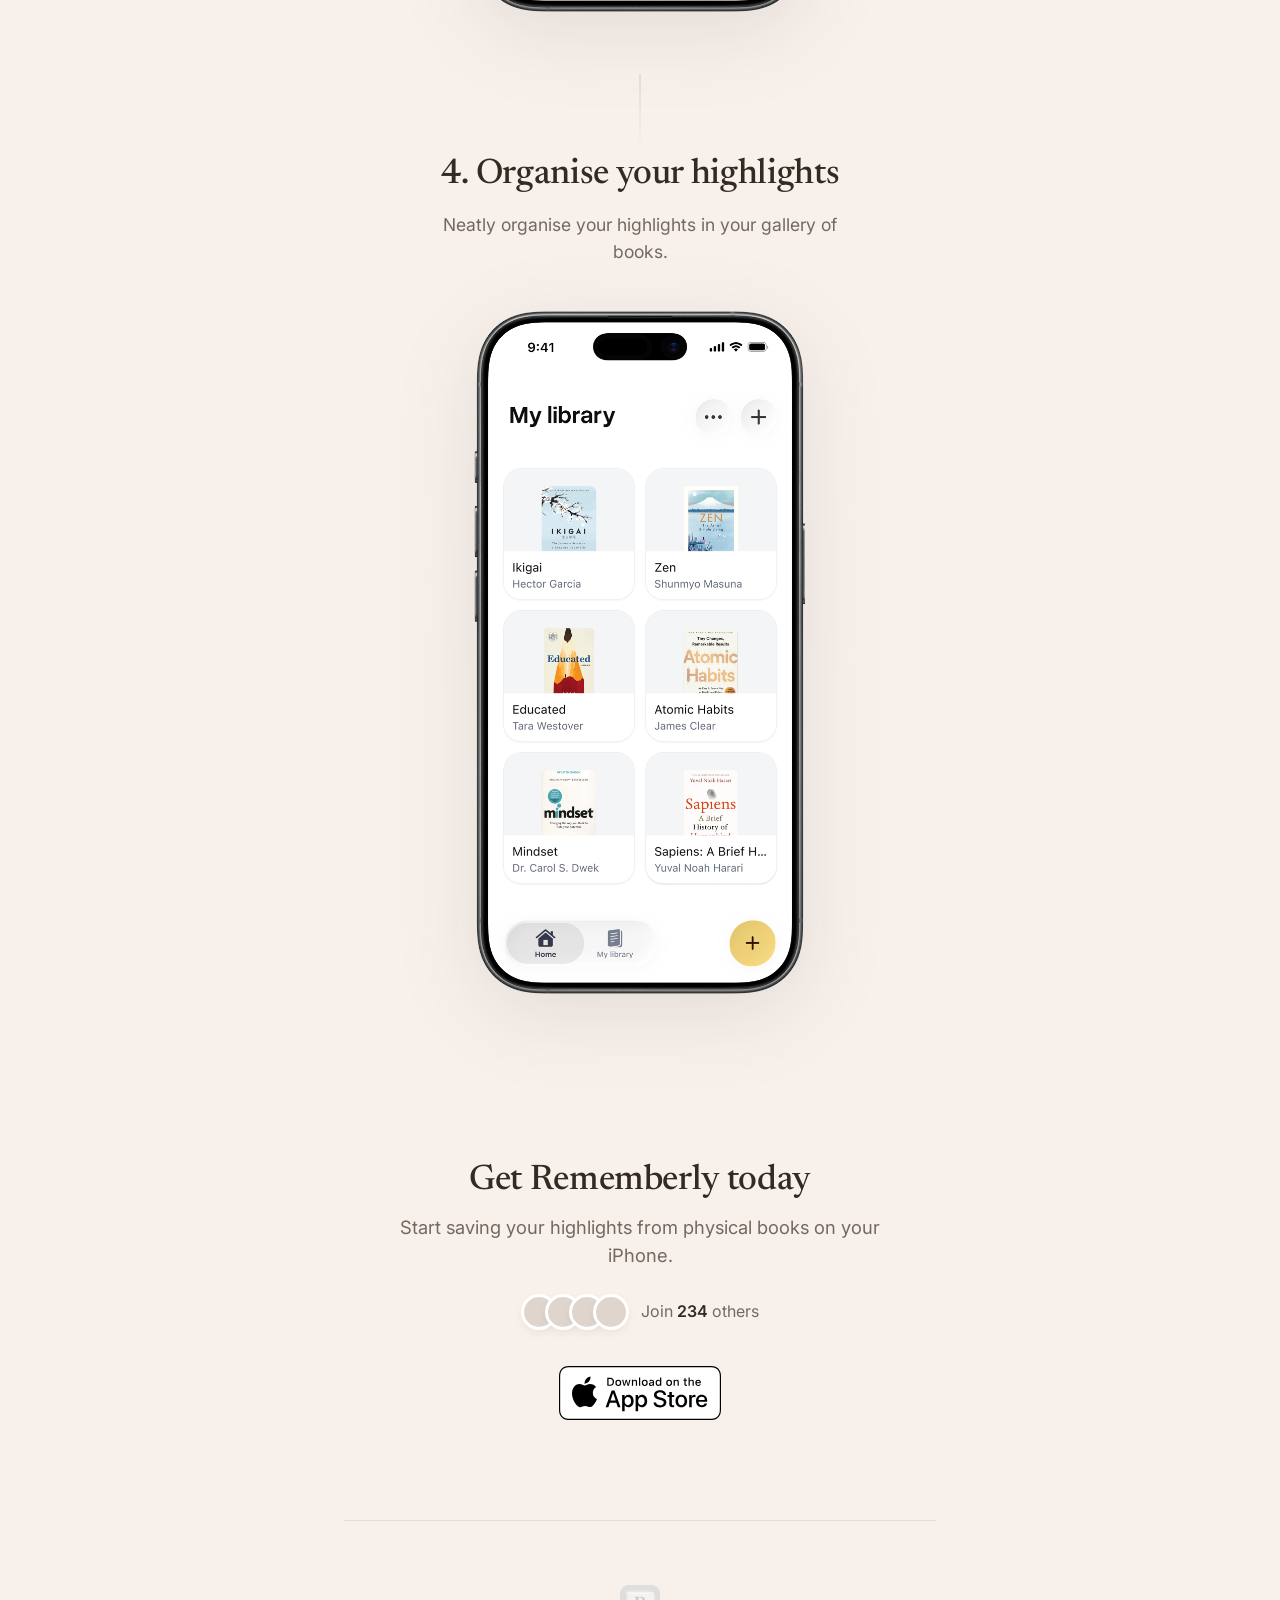
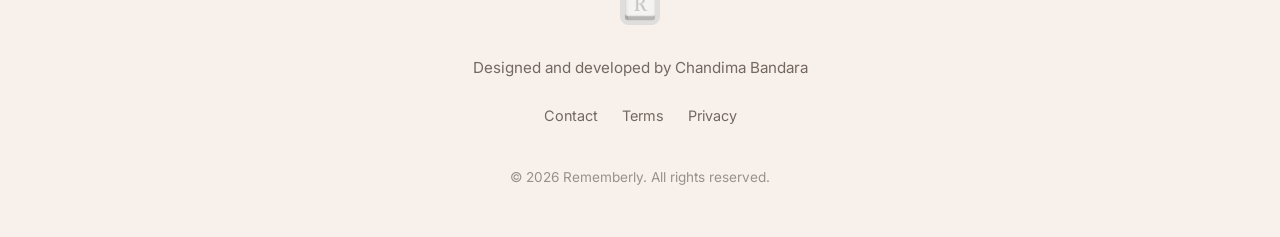
==== commit e0030de1: "new link" ====
--- a/index.html
+++ b/index.html
@@ -36,10 +36,9 @@
                 <div class="hero-text">
                     <h1>Save highlights from physical books on your phone</h1>
                     <p class="subheading">It's like Kindle highlights but for physical books so that you never miss that great highlight.</p>
-                    <form class="hero-waitlist-form" action="#waitlist">
-                        <input type="email" placeholder="Enter your email address" required class="hero-waitlist-input">
-                        <button type="submit" class="cta-button">Join Waitlist</button>
-                    </form>
+                    <a href="https://apps.apple.com/us/app/rememberly-save-highlights/id6762345678" target="_blank" rel="noopener noreferrer" class="appstore-link">
+                        <img src="assets/appstore-icon.svg" alt="Download on the App Store" class="appstore-badge">
+                    </a>
                 </div>
                 
                 <div class="hero-visual hero-visual-stacked">
@@ -91,10 +90,10 @@
                 </div>
             </section>
 
-            <section class="waitlist-cta" id="waitlist">
+            <section class="waitlist-cta" id="download">
                 <div class="waitlist-text">
-                    <h2 class="waitlist-title">Join the waitlist</h2>
-                    <p class="subheading">Be the first to try the app when it's launched for iPhone.</p>
+                    <h2 class="waitlist-title">Get Rememberly today</h2>
+                    <p class="subheading">Start saving your highlights from physical books on your iPhone.</p>
                 </div>
                 <div class="social-proof">
                     <div class="avatar-group">
@@ -105,10 +104,9 @@
                     </div>
                     <p class="social-proof-text">Join <strong>234</strong> others</p>
                 </div>
-                <form class="hero-waitlist-form" action="#waitlist">
-                    <input type="email" placeholder="Enter your email address" required class="hero-waitlist-input">
-                    <button type="submit" class="cta-button">Join Waitlist</button>
-                </form>
+                <a href="https://apps.apple.com/us/app/rememberly-save-highlights/id6762345678" target="_blank" rel="noopener noreferrer" class="appstore-link">
+                    <img src="assets/appstore-icon.svg" alt="Download on the App Store" class="appstore-badge">
+                </a>
             </section>
         </main>
 
--- a/style.css
+++ b/style.css
@@ -229,50 +229,23 @@
     box-shadow: 0 8px 24px rgba(223, 104, 64, 0.35);
 }
 
-.hero-waitlist-form {
-    display: flex;
-    align-items: center;
-    background-color: var(--bg-surface);
-    border-radius: 999px; /* Pill shape */
-    padding: 6px;
-    box-shadow: 0 8px 24px rgba(0, 0, 0, 0.05); /* soft shadow */
-    width: 100%;
-    max-width: 460px; /* Slightly wider to easily accommodate both */
+
+
+.appstore-link {
+    display: inline-block;
     margin-top: 12px;
-    border: 1px solid var(--border-subtle);
-    transition: box-shadow 0.2s ease, border-color 0.2s ease;
-}
-
-.hero-waitlist-form:focus-within {
-    border-color: var(--action-primary-default);
-    box-shadow: 0 0 0 3px rgba(223, 104, 64, 0.15);
-}
-
-.hero-waitlist-input {
-    flex: 1;
-    border: none;
-    outline: none;
-    background: transparent;
-    padding: 0 20px;
-    font-size: 1rem;
-    font-family: inherit;
-    color: var(--text-primary);
-    min-width: 0;
-    -webkit-appearance: none;
-    appearance: none;
-}
-
-.hero-waitlist-input::placeholder {
-    color: var(--text-secondary);
-    opacity: 0.8;
-}
-
-.hero-waitlist-form .cta-button {
-    margin-top: 0;
-    padding: 14px 32px;
-    border: none;
-    cursor: pointer;
-    white-space: nowrap;
+    transition: transform 0.2s ease, opacity 0.2s ease;
+}
+
+.appstore-link:hover {
+    transform: translateY(-2px);
+    opacity: 0.9;
+}
+
+.appstore-badge {
+    height: 54px; /* Standard App Store badge height */
+    width: auto;
+    display: block;
 }
 
 .hero-visual {
@@ -548,21 +521,7 @@
         font-size: 1.8rem;
     }
 
-    .hero-waitlist-form {
-        padding: 5px;
-        max-width: 100%;
-    }
-    
-    .hero-waitlist-input {
-        padding: 0 12px;
-        font-size: 0.95rem;
-    }
-    
-    .hero-waitlist-form .cta-button {
-        padding: 12px 20px;
-        font-size: 0.95rem;
-        width: auto;
-    }
+
 
     .mock-back {
         max-width: 200px;
@@ -680,15 +639,16 @@
 
 /* Contact Page */
 .contact-content {
-    align-items: center;
-    text-align: center;
     padding-top: 40px;
 }
 
-.contact-content h1 {
-    text-align: center;
-}
-
-.contact-cta-button {
+.legal-content .contact-cta-button {
     margin-top: 16px;
-}
+    color: var(--text-on-primary);
+    align-self: flex-start;
+}
+
+.legal-content .contact-cta-button:hover {
+    color: var(--text-on-primary);
+    text-decoration: none;
+}
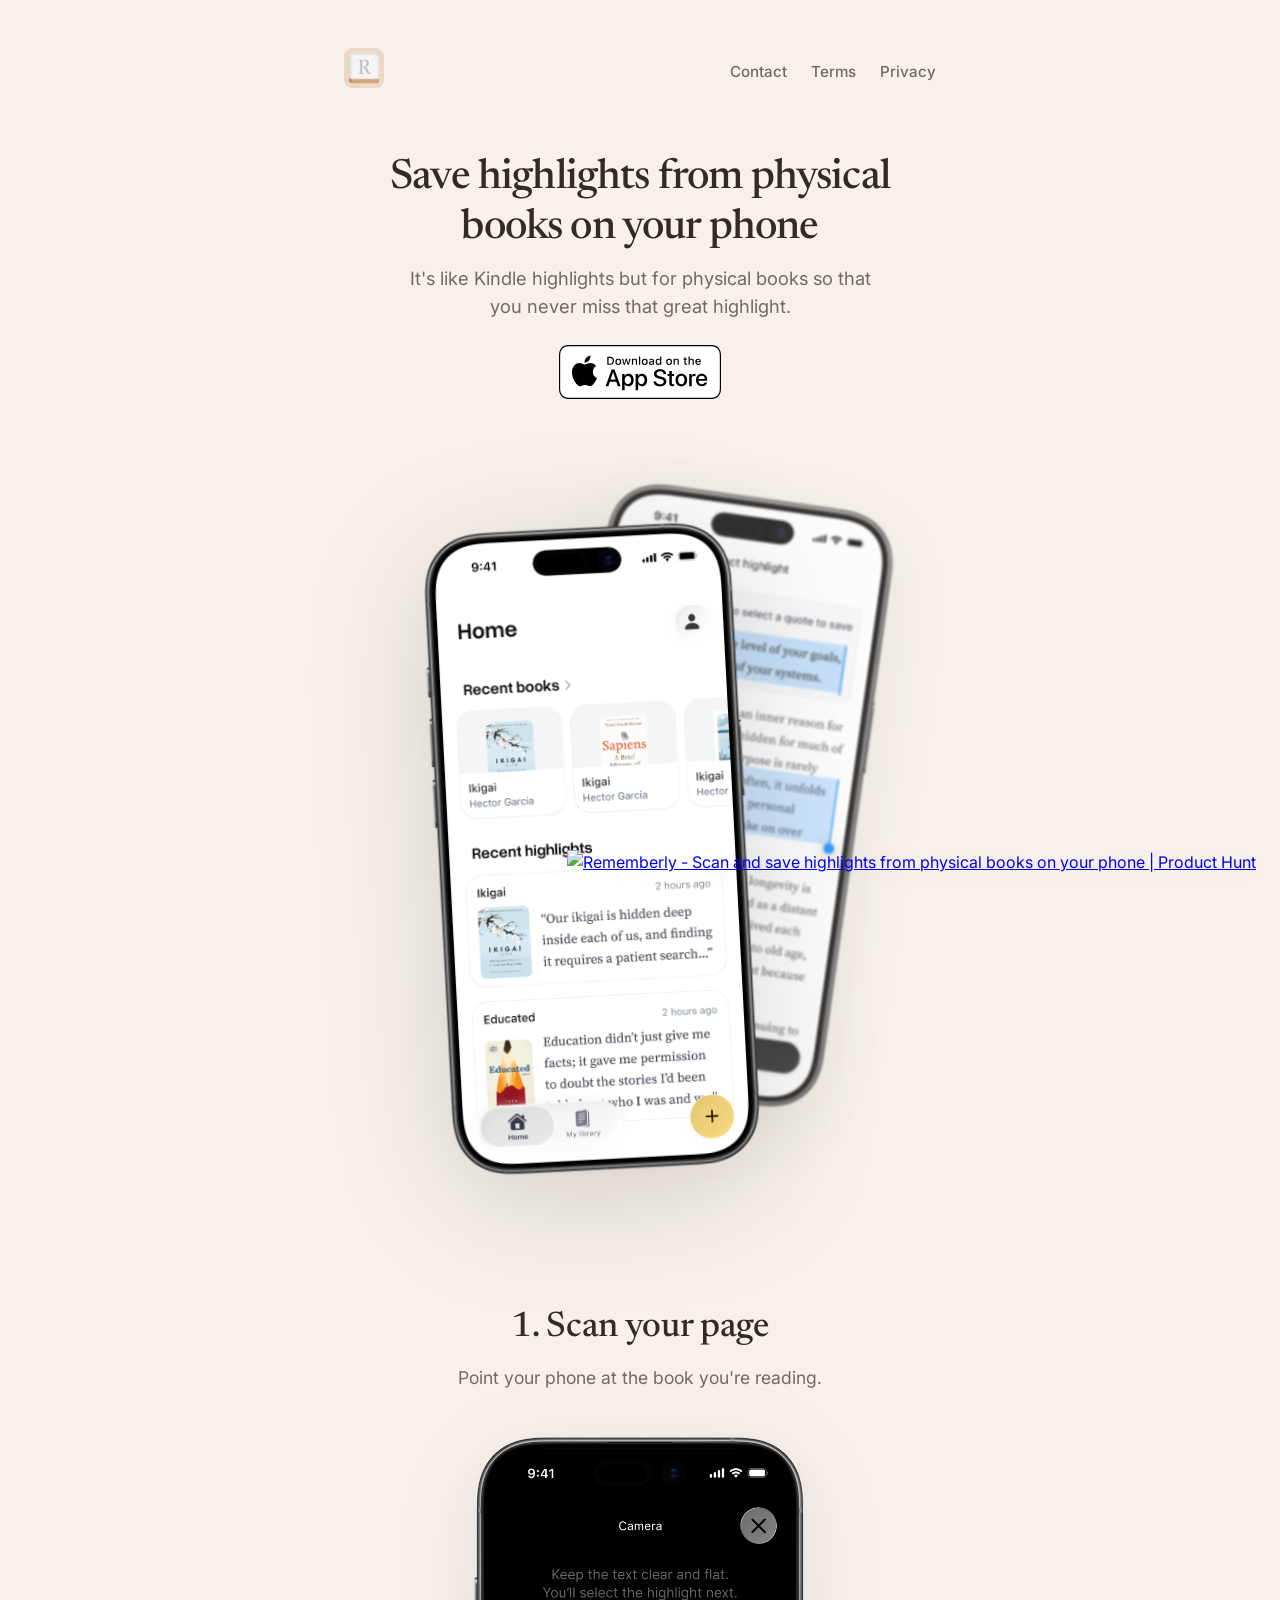
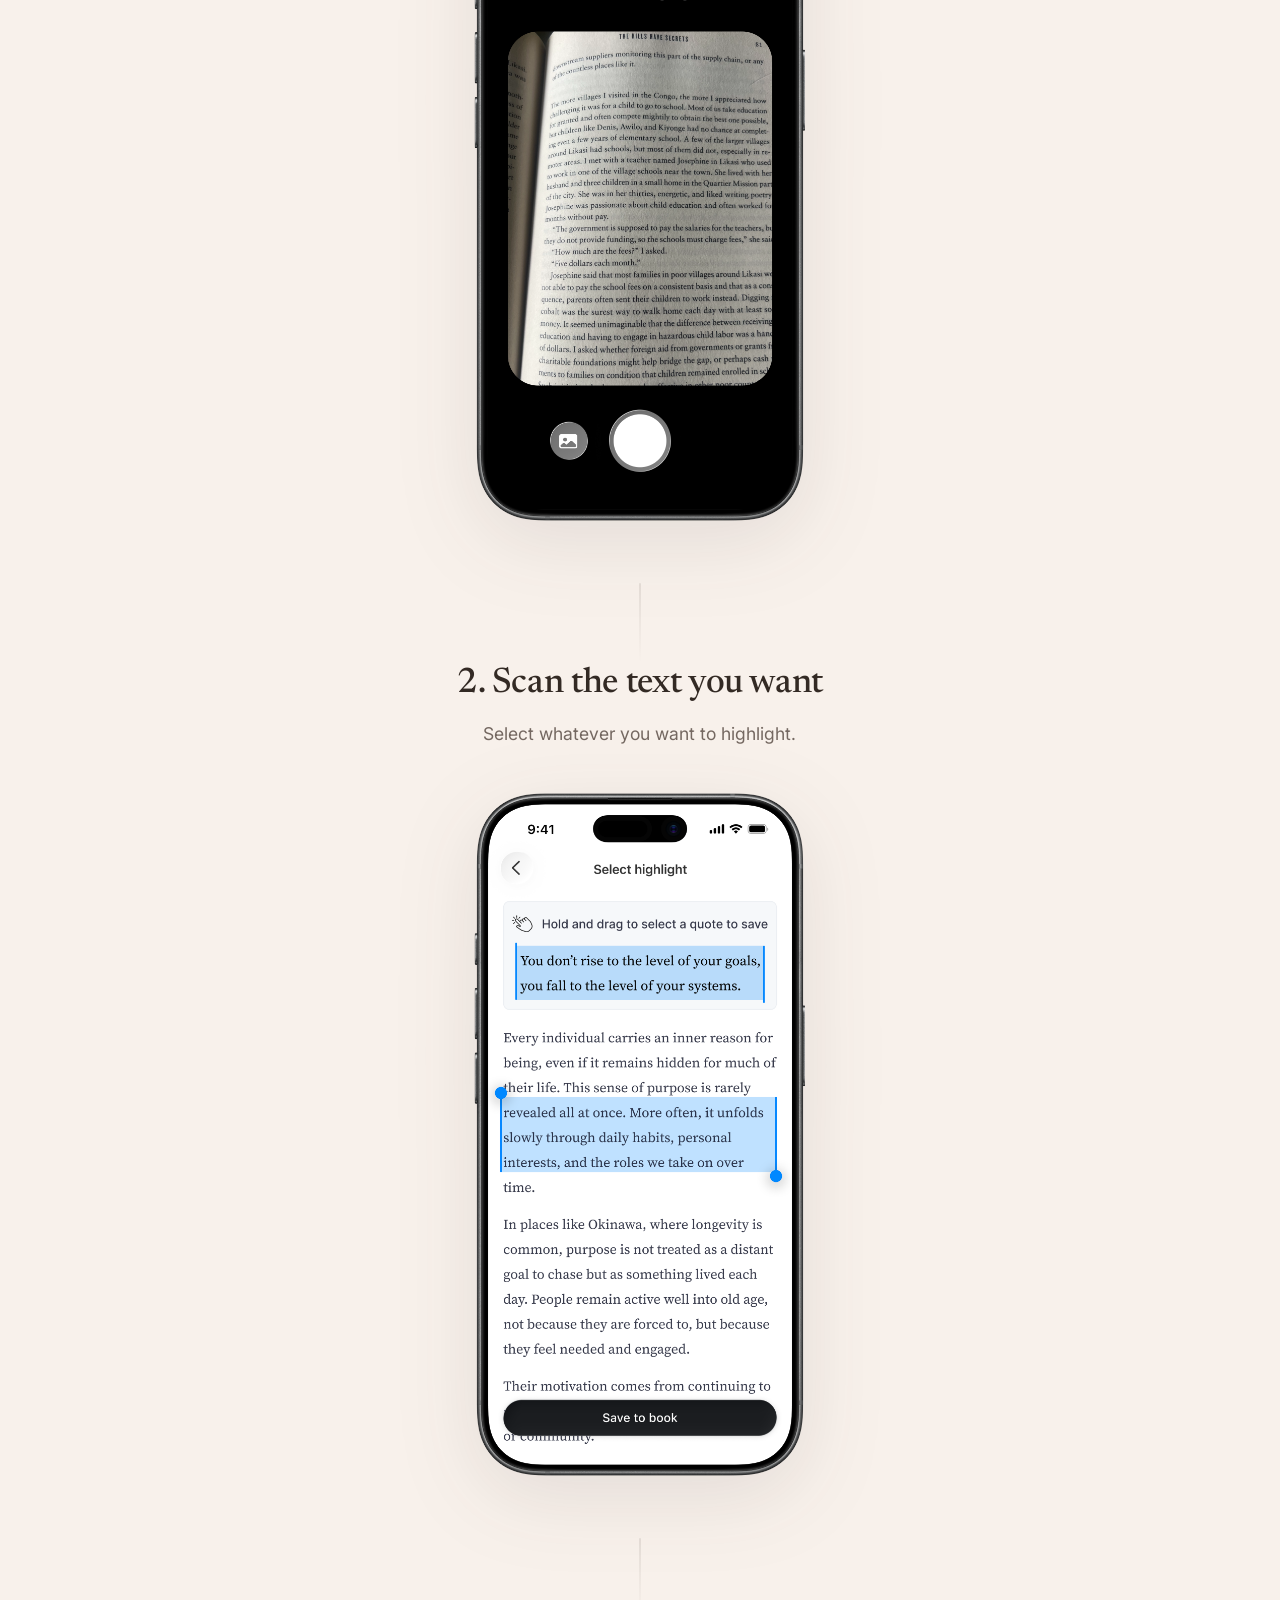
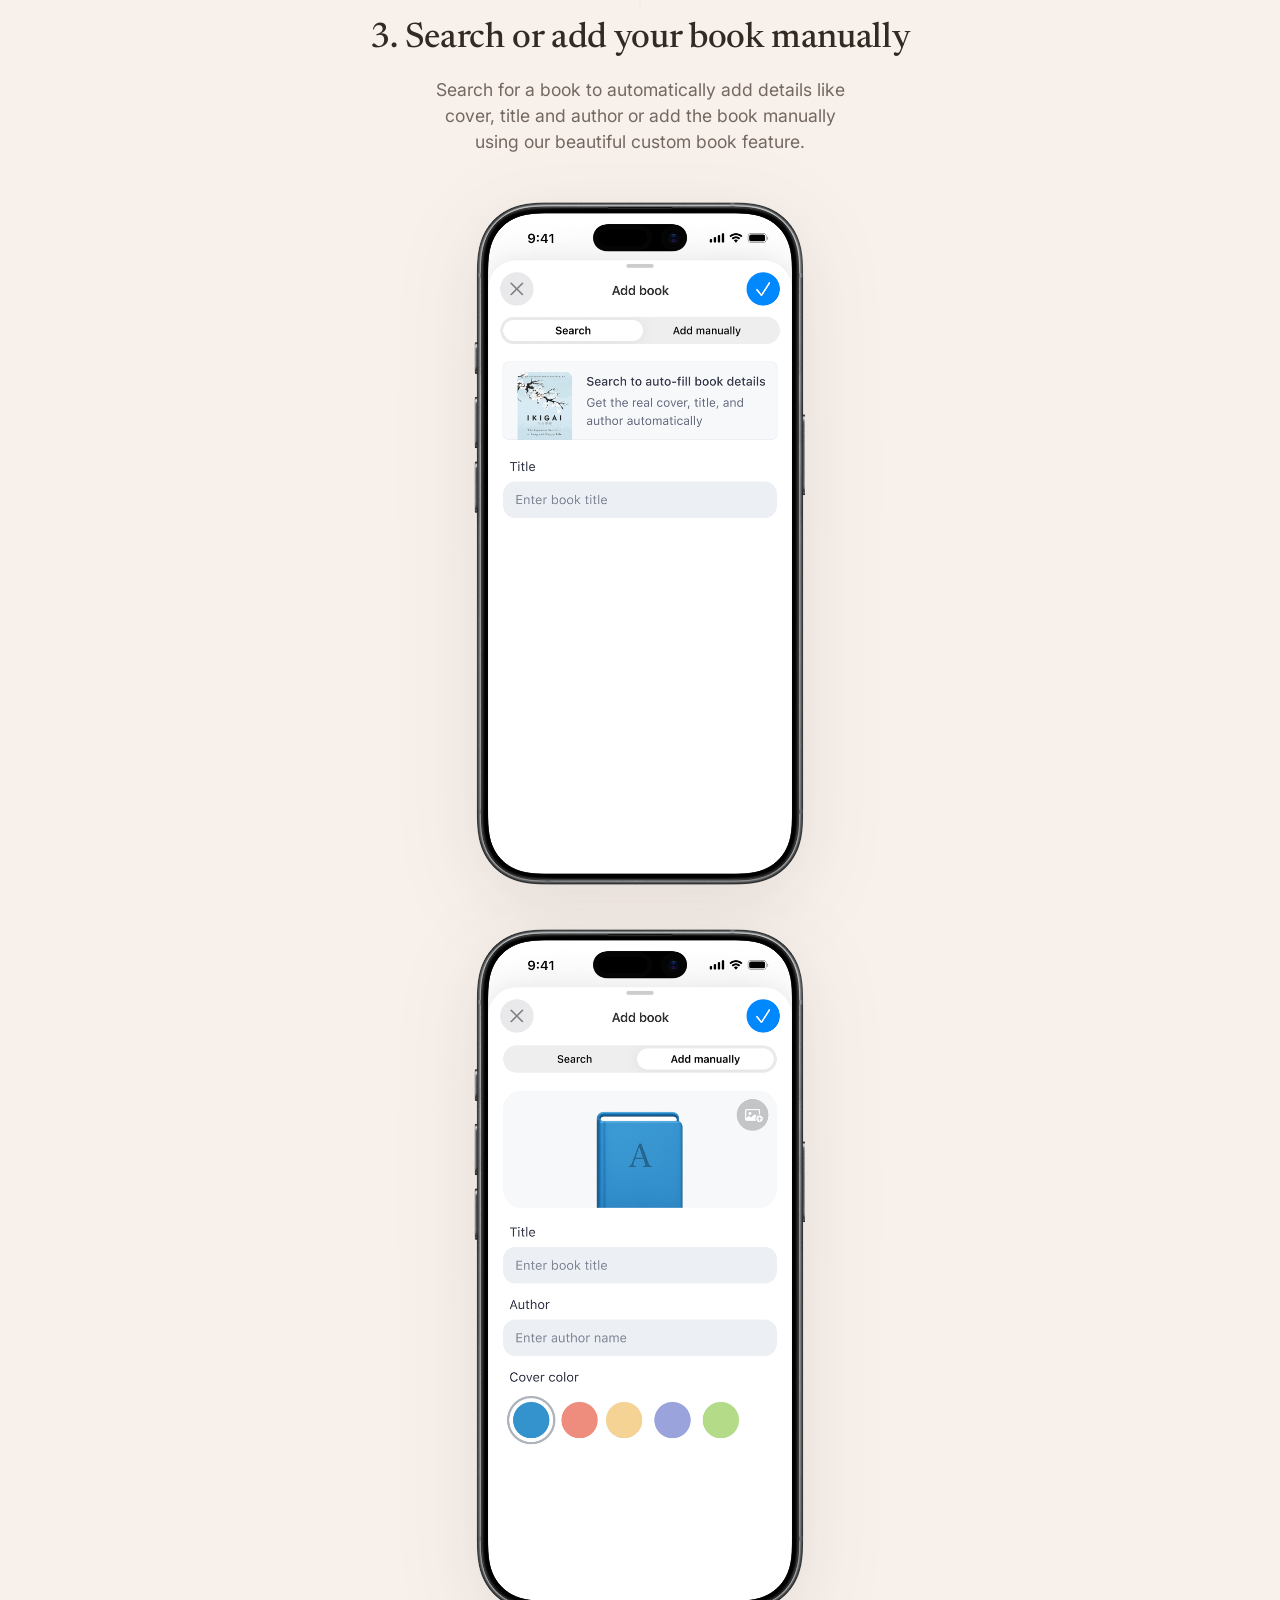
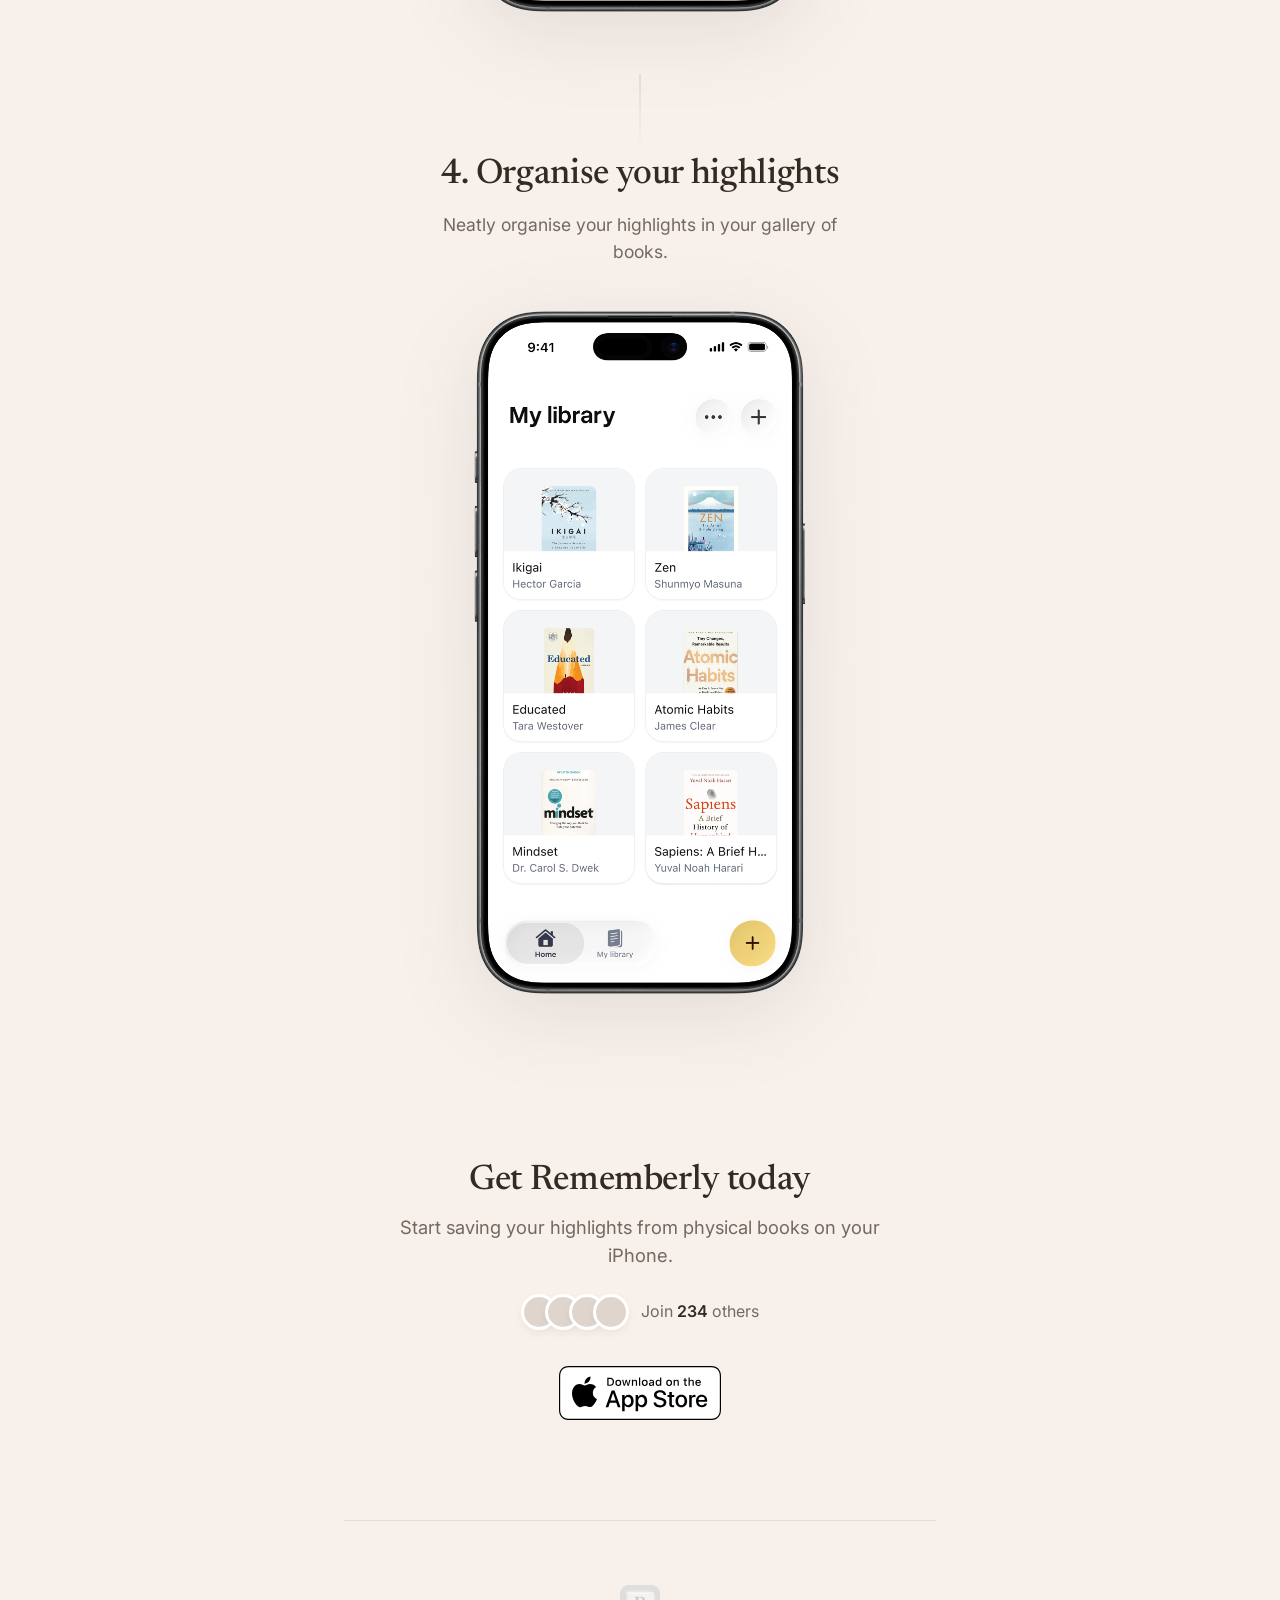
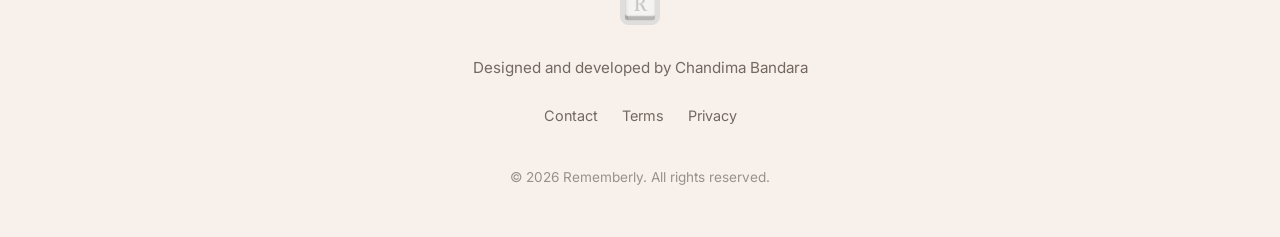
==== commit a1803925: "product hunt embed" ====
--- a/index.html
+++ b/index.html
@@ -124,5 +124,9 @@
             <p class="footer-copyright">&copy; 2026 Rememberly. All rights reserved.</p>
         </footer>
     </div>
+    
+    <div class="ph-float">
+        <a href="https://www.producthunt.com/products/rememberly?embed=true&amp;utm_source=badge-featured&amp;utm_medium=badge&amp;utm_campaign=badge-rememberly" target="_blank" rel="noopener noreferrer"><img alt="Rememberly - Scan and save highlights from physical books on your phone | Product Hunt" width="250" height="54" src="https://api.producthunt.com/widgets/embed-image/v1/featured.svg?post_id=1143293&amp;theme=light&amp;t=1778368677736"></a>
+    </div>
 </body>
 </html>
--- a/style.css
+++ b/style.css
@@ -652,3 +652,54 @@
     color: var(--text-on-primary);
     text-decoration: none;
 }
+
+/* Product Hunt Floating Embed */
+.ph-float {
+    position: fixed;
+    bottom: 24px;
+    right: 24px;
+    z-index: 9999; /* Ensure it stays on top of other elements */
+    transition: transform 0.2s ease, filter 0.2s ease, opacity 0.2s ease;
+    filter: drop-shadow(var(--shadow-subtle));
+    /* Force GPU acceleration for smooth Safari rendering */
+    transform: translateZ(0); 
+    -webkit-transform: translateZ(0);
+}
+
+.ph-float:hover {
+    transform: translateY(-2px) scale(1.02);
+    -webkit-transform: translateY(-2px) scale(1.02);
+    filter: drop-shadow(var(--shadow-app));
+}
+
+@media (max-width: 768px) {
+    .ph-float {
+        bottom: 20px;
+        right: 20px;
+        transform: scale(0.9);
+        transform-origin: bottom right;
+        -webkit-transform: scale(0.9);
+        -webkit-transform-origin: bottom right;
+    }
+    
+    .ph-float:hover {
+        transform: translateY(-2px) scale(0.92);
+        -webkit-transform: translateY(-2px) scale(0.92);
+    }
+}
+
+@media (max-width: 480px) {
+    .ph-float {
+        bottom: 16px;
+        right: 16px;
+        transform: scale(0.85);
+        transform-origin: bottom right;
+        -webkit-transform: scale(0.85);
+        -webkit-transform-origin: bottom right;
+    }
+    
+    .ph-float:hover {
+        transform: translateY(-2px) scale(0.87);
+        -webkit-transform: translateY(-2px) scale(0.87);
+    }
+}
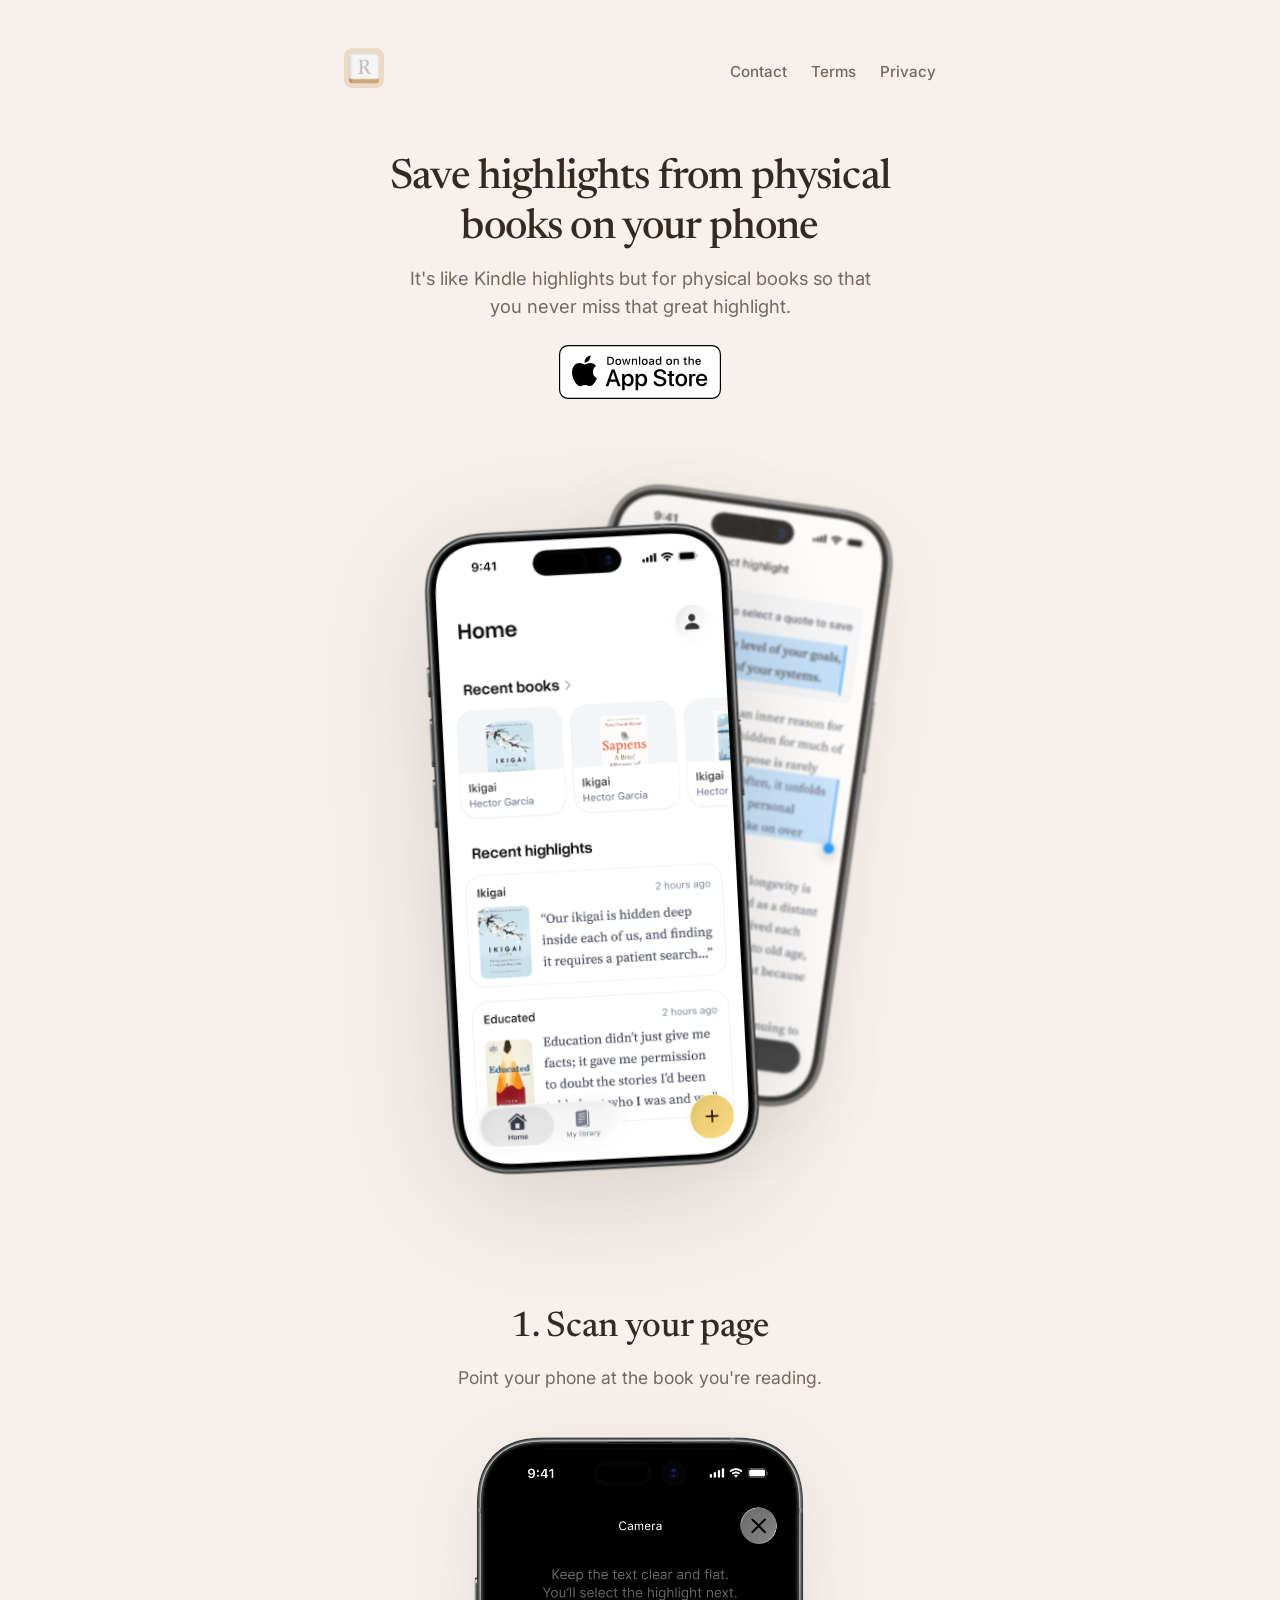
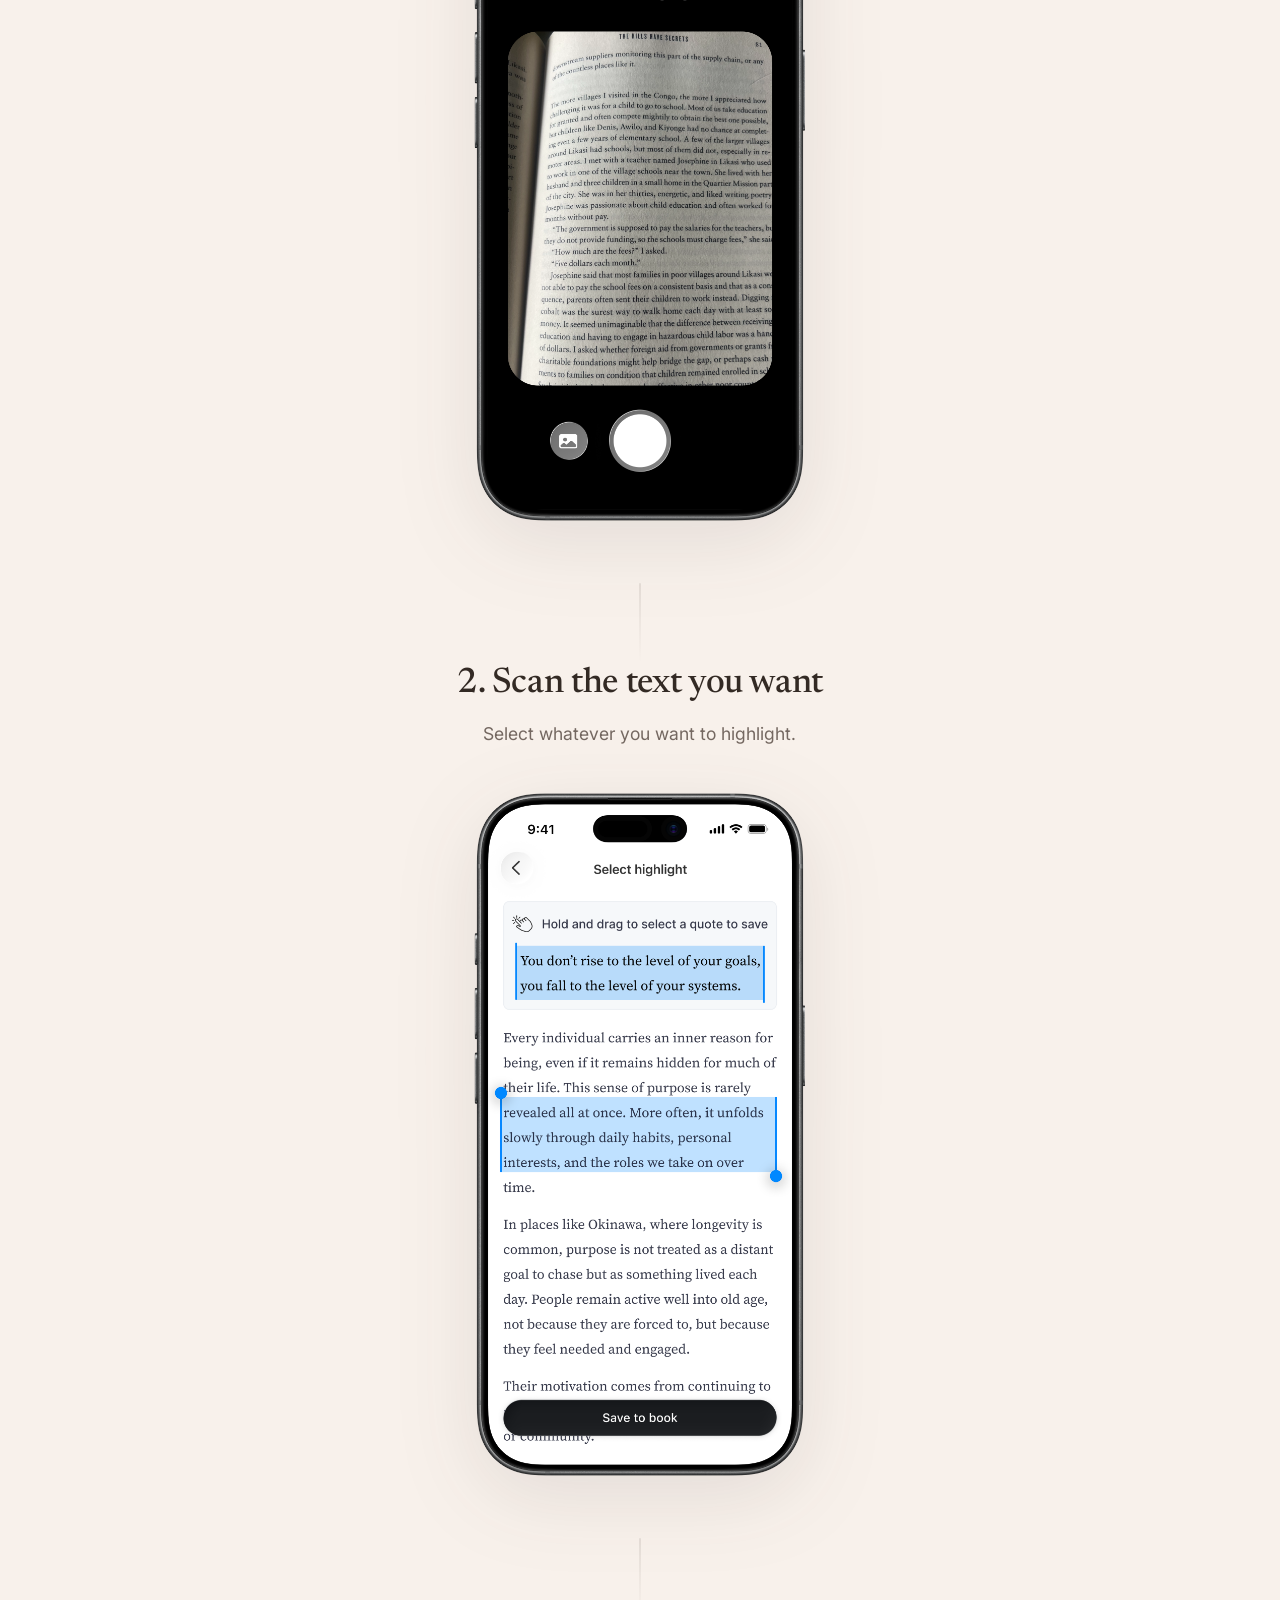
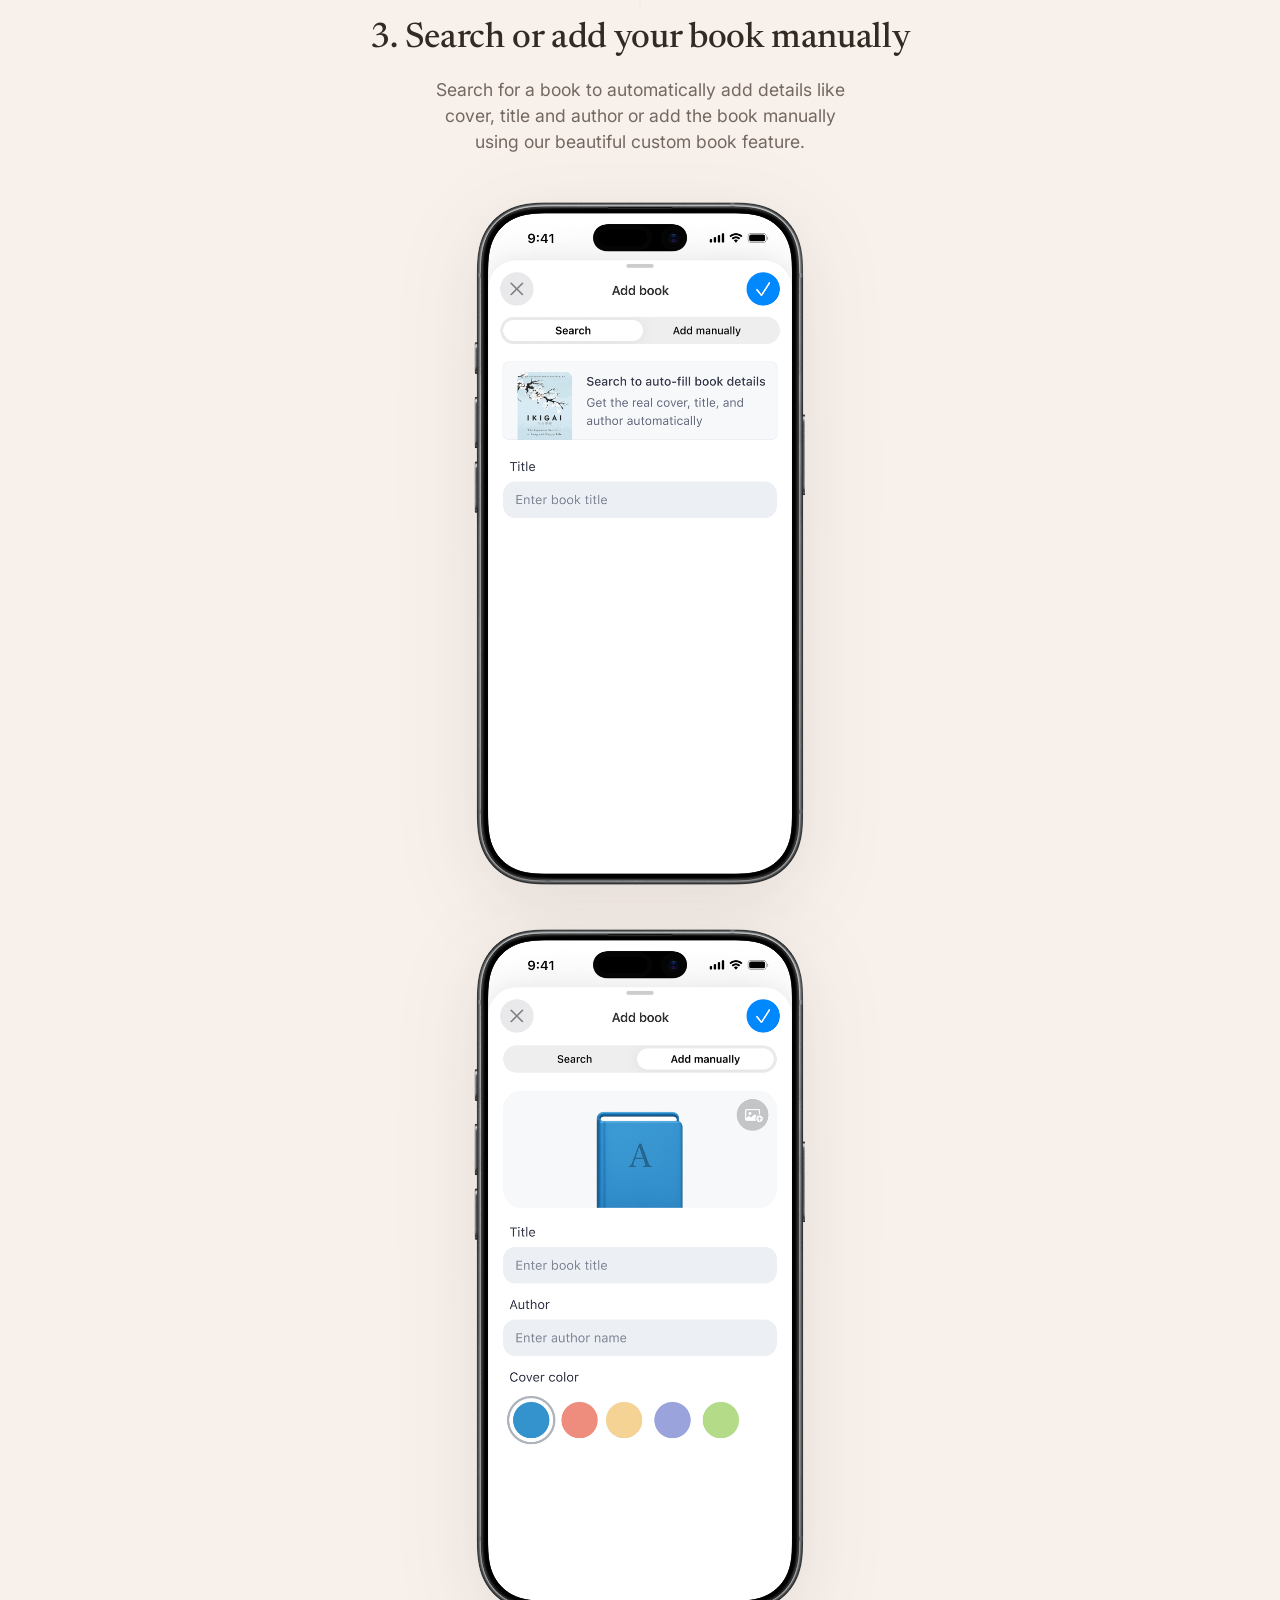
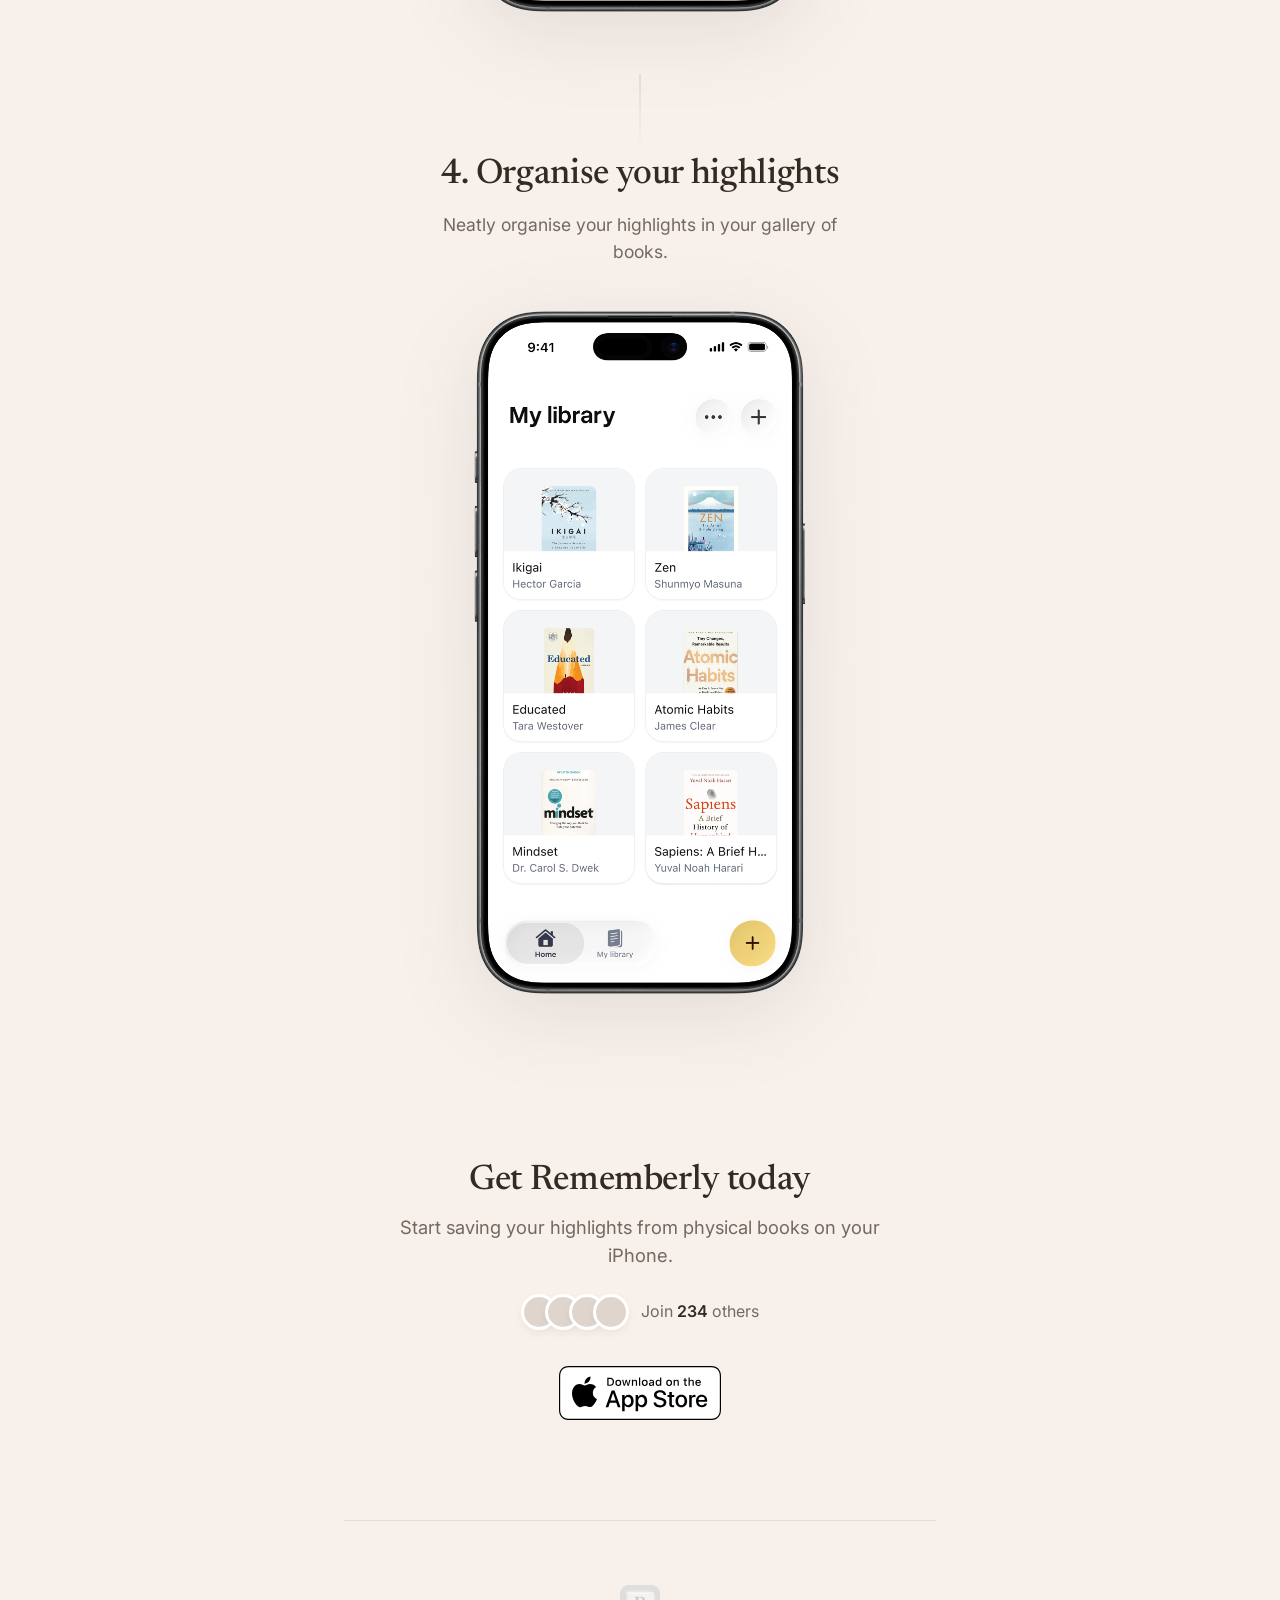
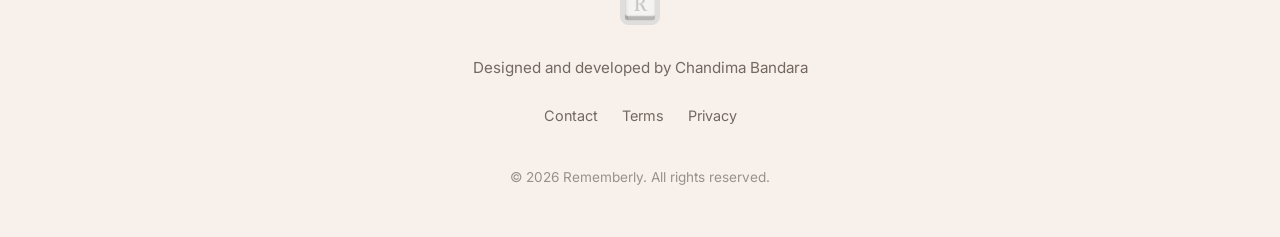
==== commit 8ee9df87: "removed ph" ====
--- a/index.html
+++ b/index.html
@@ -124,9 +124,5 @@
             <p class="footer-copyright">&copy; 2026 Rememberly. All rights reserved.</p>
         </footer>
     </div>
-    
-    <div class="ph-float">
-        <a href="https://www.producthunt.com/products/rememberly?embed=true&amp;utm_source=badge-featured&amp;utm_medium=badge&amp;utm_campaign=badge-rememberly" target="_blank" rel="noopener noreferrer"><img alt="Rememberly - Scan and save highlights from physical books on your phone | Product Hunt" width="250" height="54" src="https://api.producthunt.com/widgets/embed-image/v1/featured.svg?post_id=1143293&amp;theme=light&amp;t=1778368677736"></a>
-    </div>
 </body>
 </html>
--- a/style.css
+++ b/style.css
@@ -653,53 +653,3 @@
     text-decoration: none;
 }
 
-/* Product Hunt Floating Embed */
-.ph-float {
-    position: fixed;
-    bottom: 24px;
-    right: 24px;
-    z-index: 9999; /* Ensure it stays on top of other elements */
-    transition: transform 0.2s ease, filter 0.2s ease, opacity 0.2s ease;
-    filter: drop-shadow(var(--shadow-subtle));
-    /* Force GPU acceleration for smooth Safari rendering */
-    transform: translateZ(0); 
-    -webkit-transform: translateZ(0);
-}
-
-.ph-float:hover {
-    transform: translateY(-2px) scale(1.02);
-    -webkit-transform: translateY(-2px) scale(1.02);
-    filter: drop-shadow(var(--shadow-app));
-}
-
-@media (max-width: 768px) {
-    .ph-float {
-        bottom: 20px;
-        right: 20px;
-        transform: scale(0.9);
-        transform-origin: bottom right;
-        -webkit-transform: scale(0.9);
-        -webkit-transform-origin: bottom right;
-    }
-    
-    .ph-float:hover {
-        transform: translateY(-2px) scale(0.92);
-        -webkit-transform: translateY(-2px) scale(0.92);
-    }
-}
-
-@media (max-width: 480px) {
-    .ph-float {
-        bottom: 16px;
-        right: 16px;
-        transform: scale(0.85);
-        transform-origin: bottom right;
-        -webkit-transform: scale(0.85);
-        -webkit-transform-origin: bottom right;
-    }
-    
-    .ph-float:hover {
-        transform: translateY(-2px) scale(0.87);
-        -webkit-transform: translateY(-2px) scale(0.87);
-    }
-}
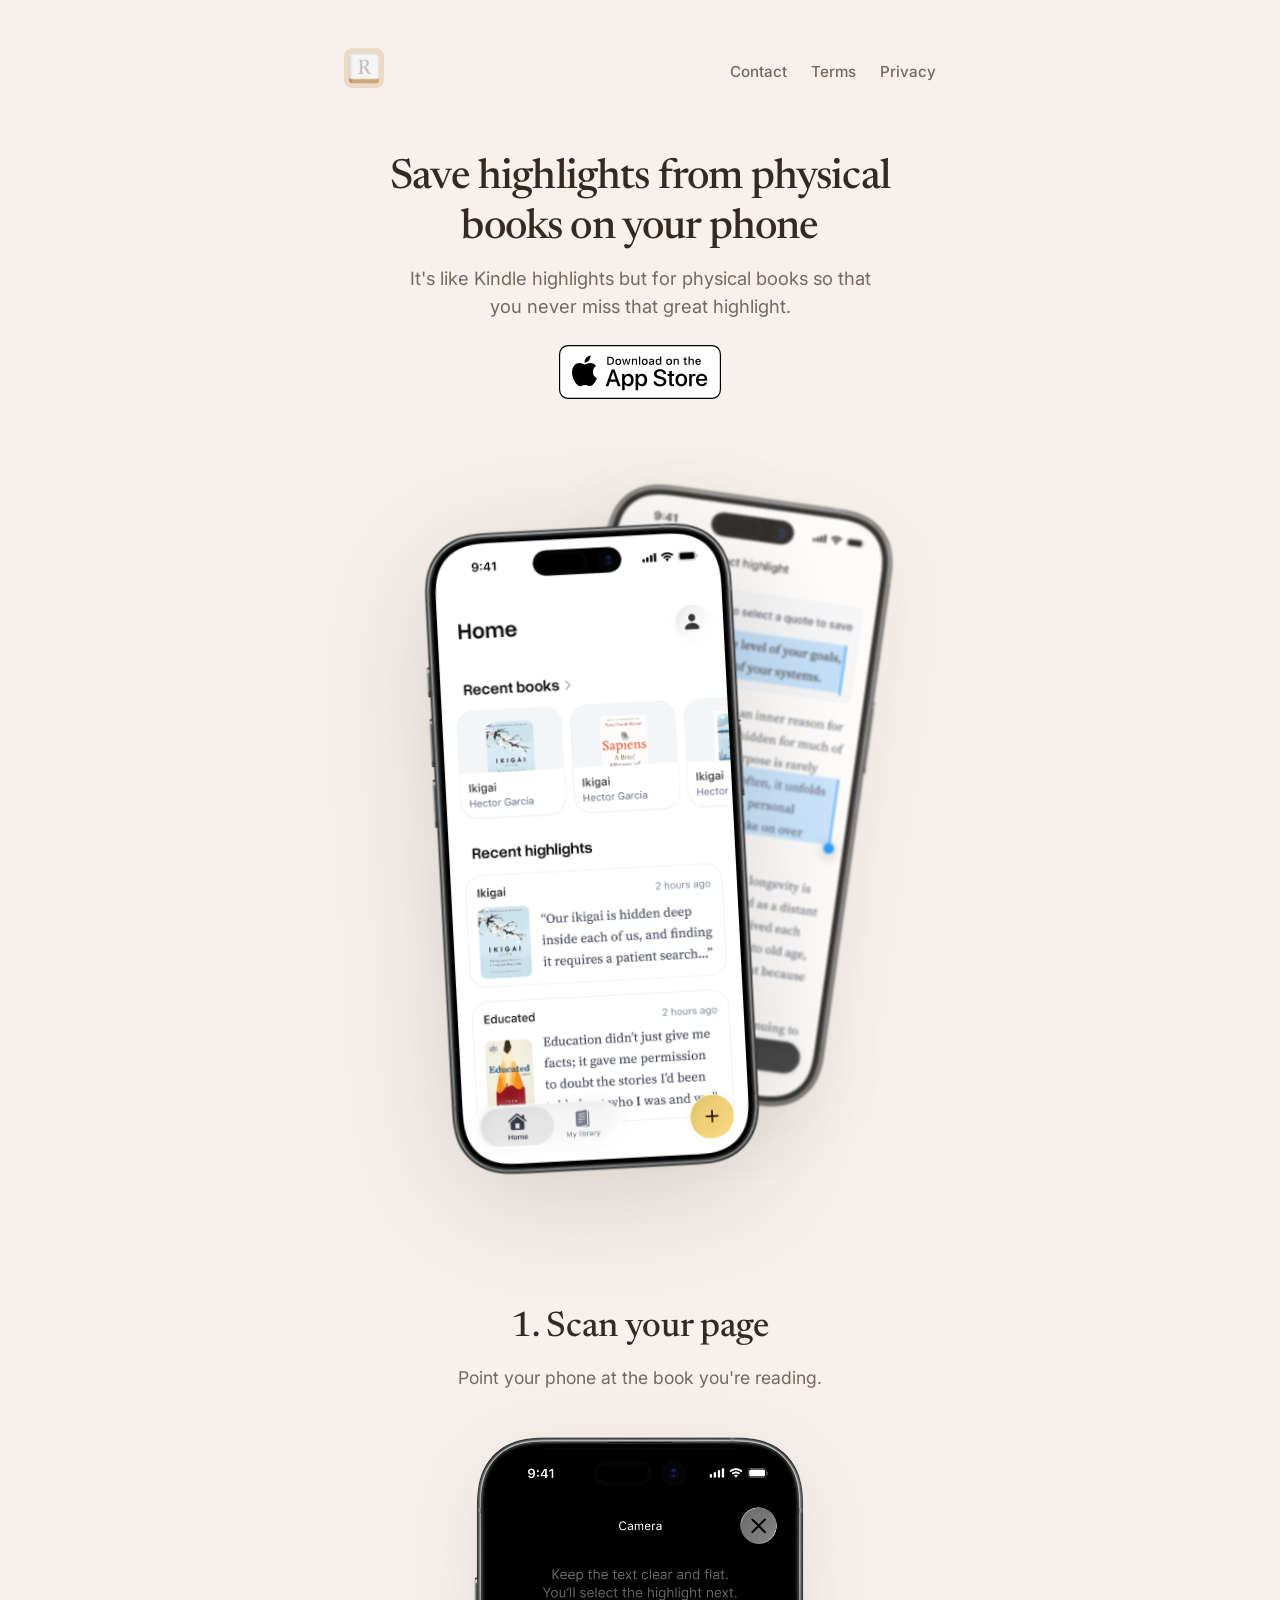
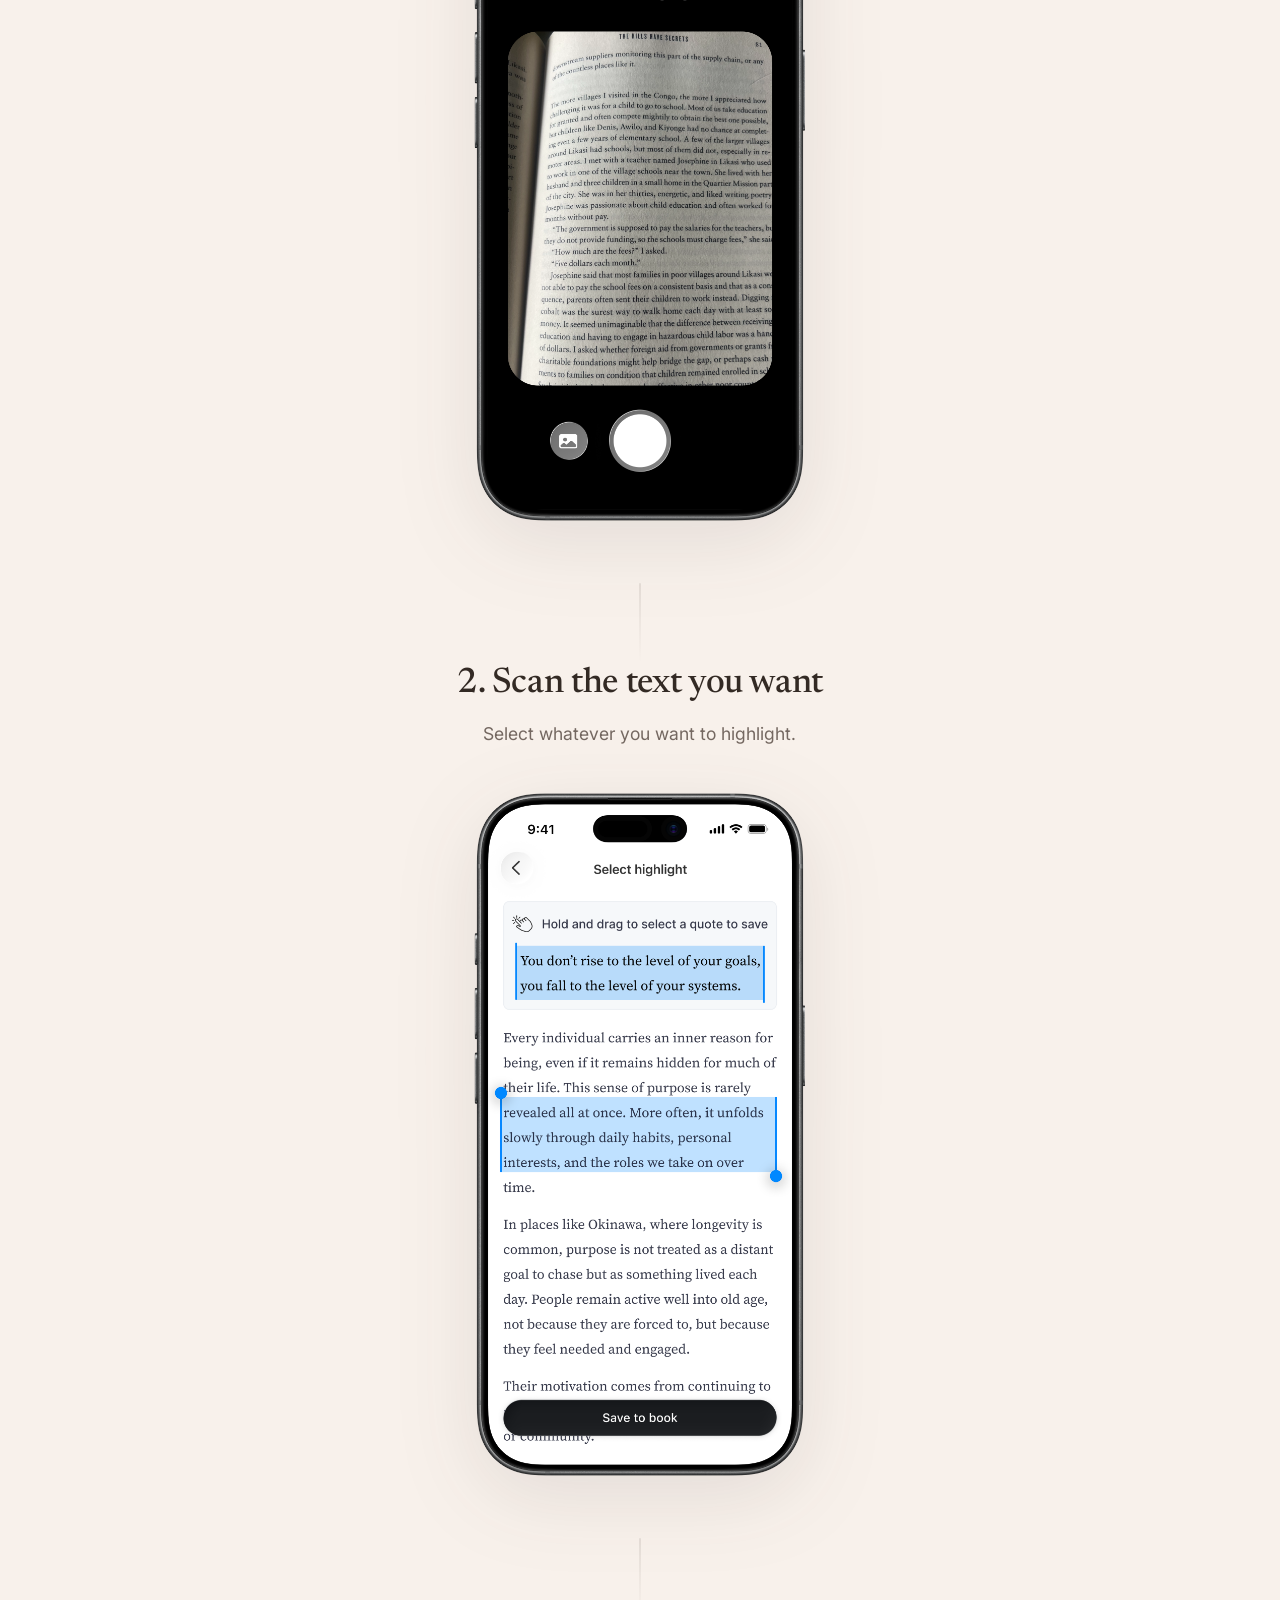
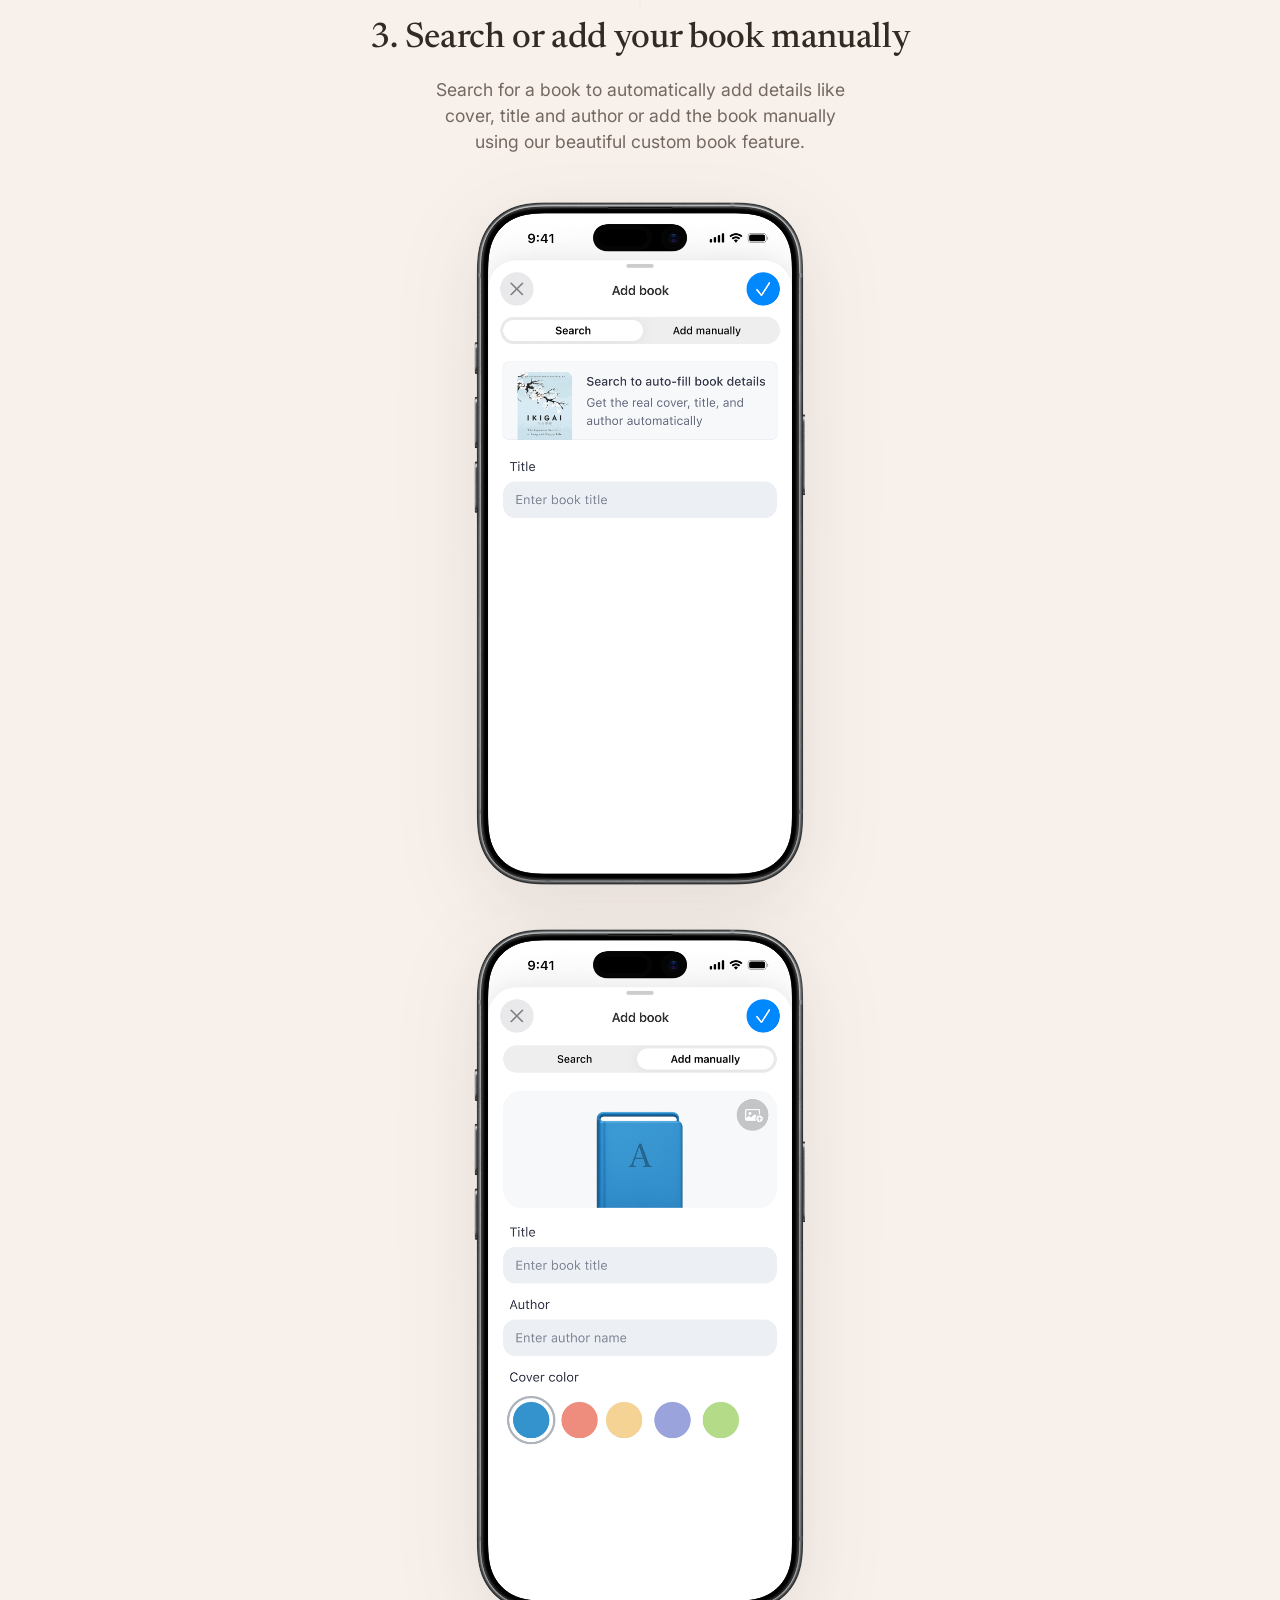
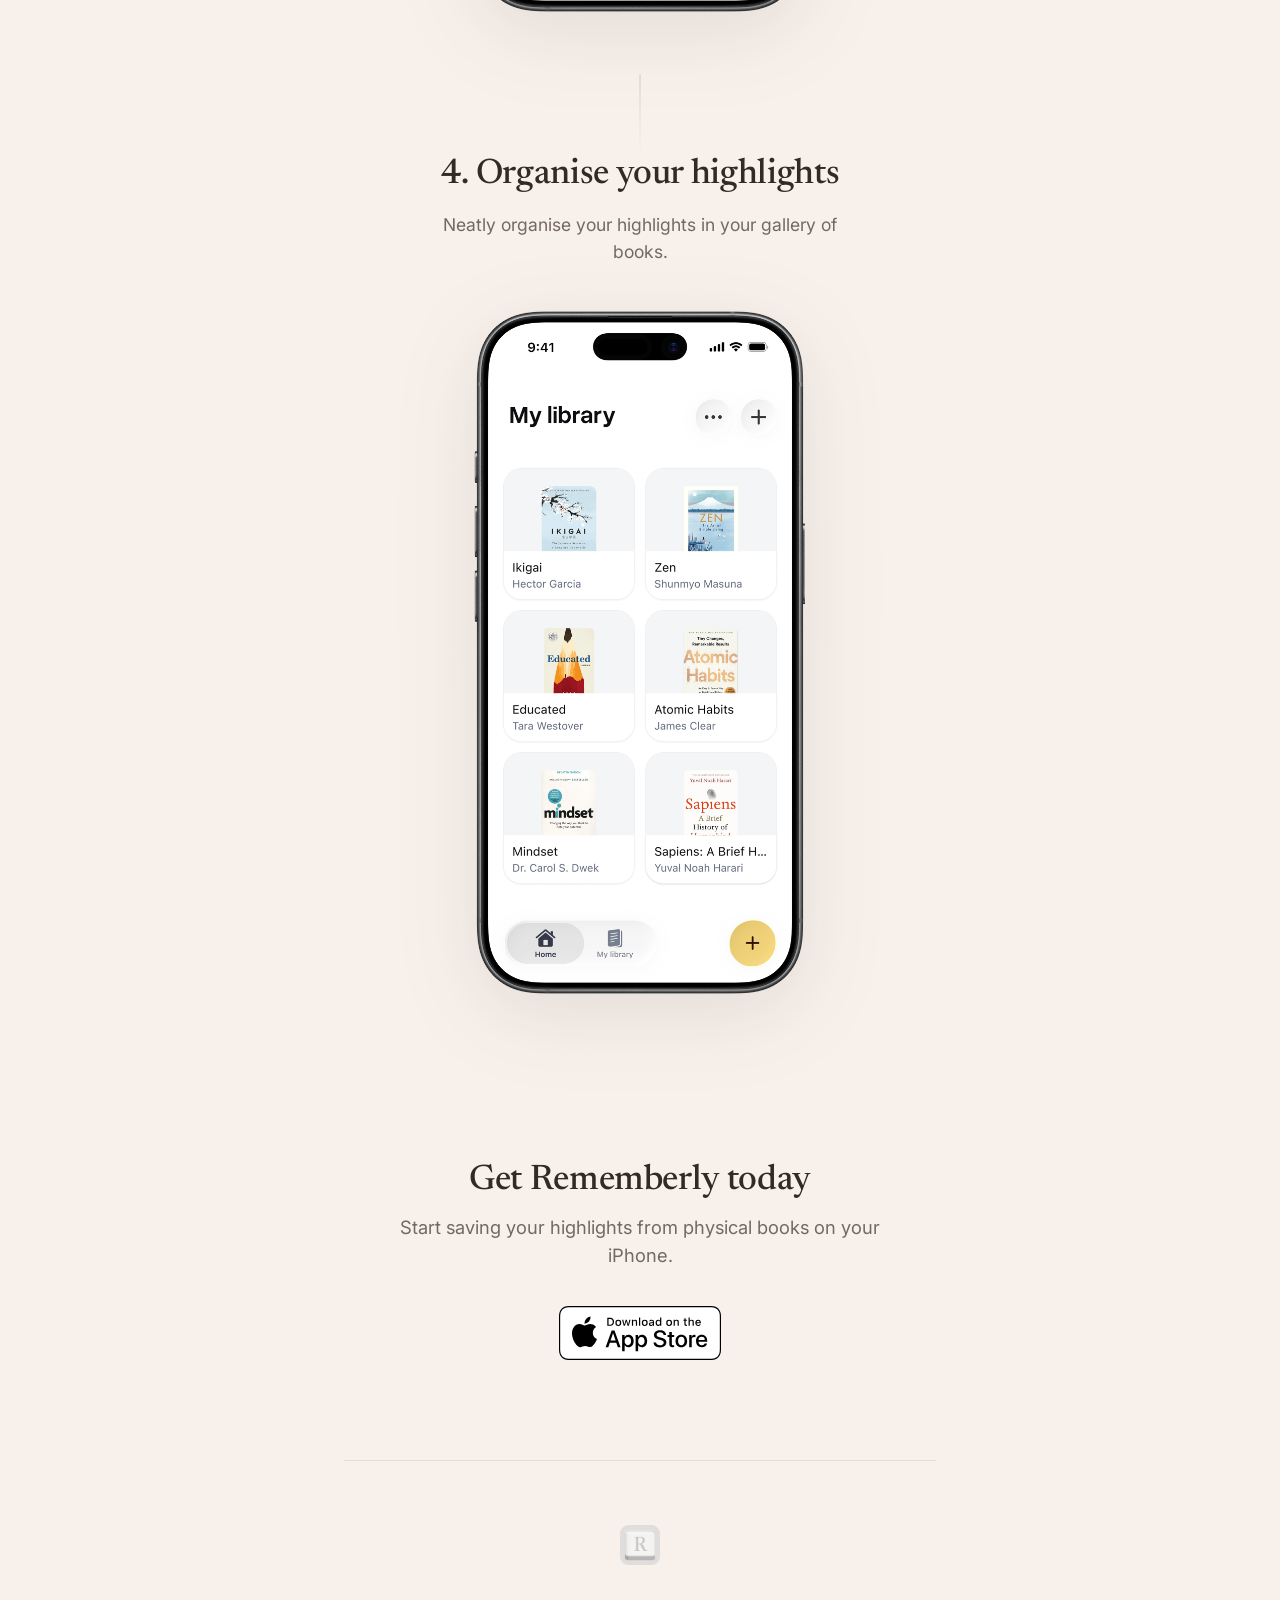
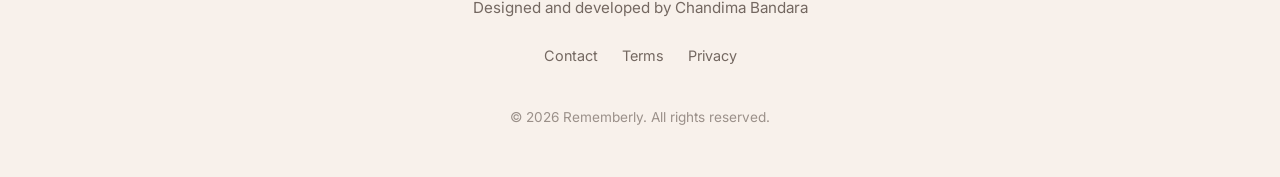
==== commit 5f53302f: "remove join 234" ====
--- a/index.html
+++ b/index.html
@@ -95,15 +95,6 @@
                     <h2 class="waitlist-title">Get Rememberly today</h2>
                     <p class="subheading">Start saving your highlights from physical books on your iPhone.</p>
                 </div>
-                <div class="social-proof">
-                    <div class="avatar-group">
-                        <div class="avatar" style="background-image: url('https://i.pravatar.cc/100?img=47');"></div>
-                        <div class="avatar" style="background-image: url('https://i.pravatar.cc/100?img=33');"></div>
-                        <div class="avatar" style="background-image: url('https://i.pravatar.cc/100?img=12');"></div>
-                        <div class="avatar" style="background-image: url('https://i.pravatar.cc/100?img=32');"></div>
-                    </div>
-                    <p class="social-proof-text">Join <strong>234</strong> others</p>
-                </div>
                 <a href="https://apps.apple.com/us/app/rememberly-save-highlights/id6762345678" target="_blank" rel="noopener noreferrer" class="appstore-link">
                     <img src="assets/appstore-icon.svg" alt="Download on the App Store" class="appstore-badge">
                 </a>
--- a/style.css
+++ b/style.css
@@ -400,42 +400,7 @@
     letter-spacing: -0.01em;
 }
 
-.social-proof {
-    display: flex;
-    align-items: center;
-    gap: 12px;
-}
-
-.avatar-group {
-    display: flex;
-    align-items: center;
-}
-
-.avatar {
-    width: 36px;
-    height: 36px;
-    border-radius: 50%;
-    border: 3px solid var(--bg-surface);
-    background-size: cover;
-    background-position: center;
-    background-color: var(--border-subtle);
-    margin-left: -12px;
-    box-shadow: 0 4px 8px rgba(0,0,0,0.05); /* very soft depth */
-}
-
-.avatar:first-child {
-    margin-left: 0;
-}
-
-.social-proof-text {
-    font-size: 1rem;
-    color: var(--text-secondary);
-}
-
-.social-proof-text strong {
-    color: var(--text-primary);
-    font-weight: 600;
-}
+
 
 /* Footer */
 .footer {
